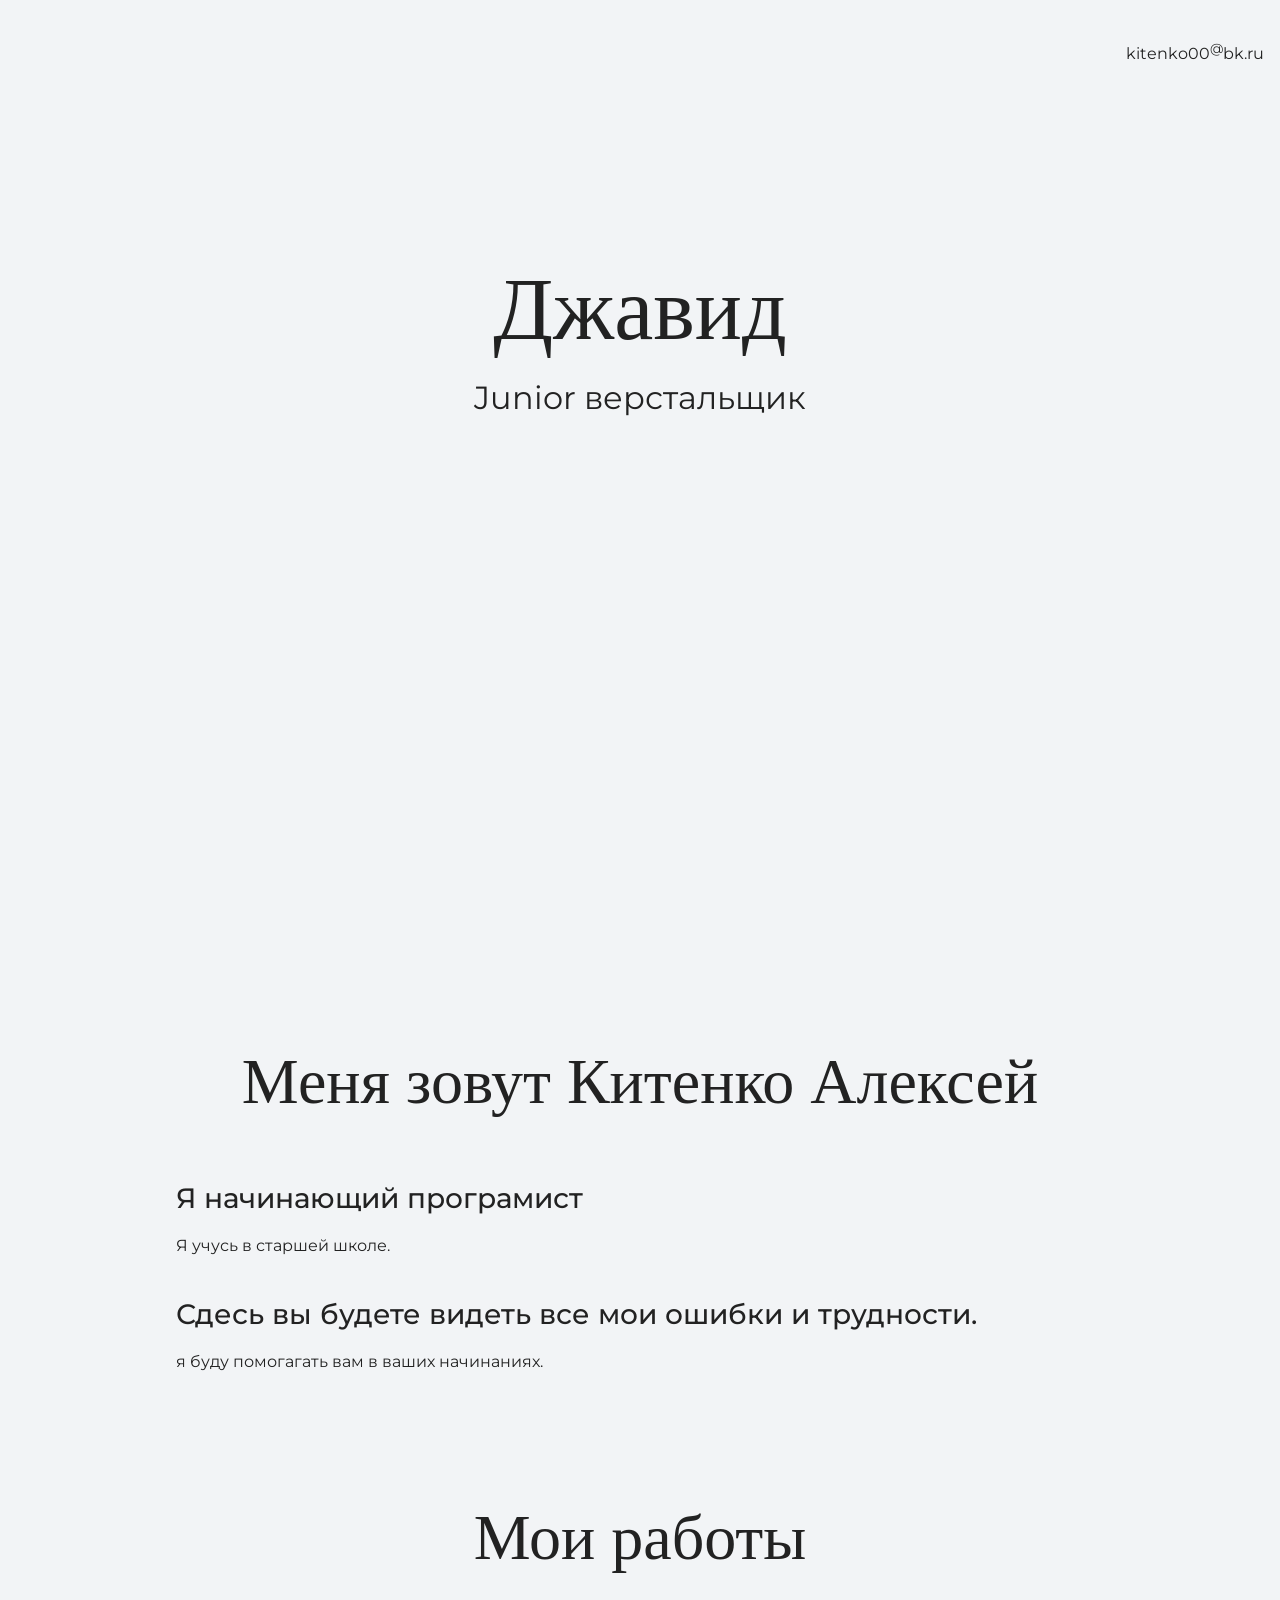
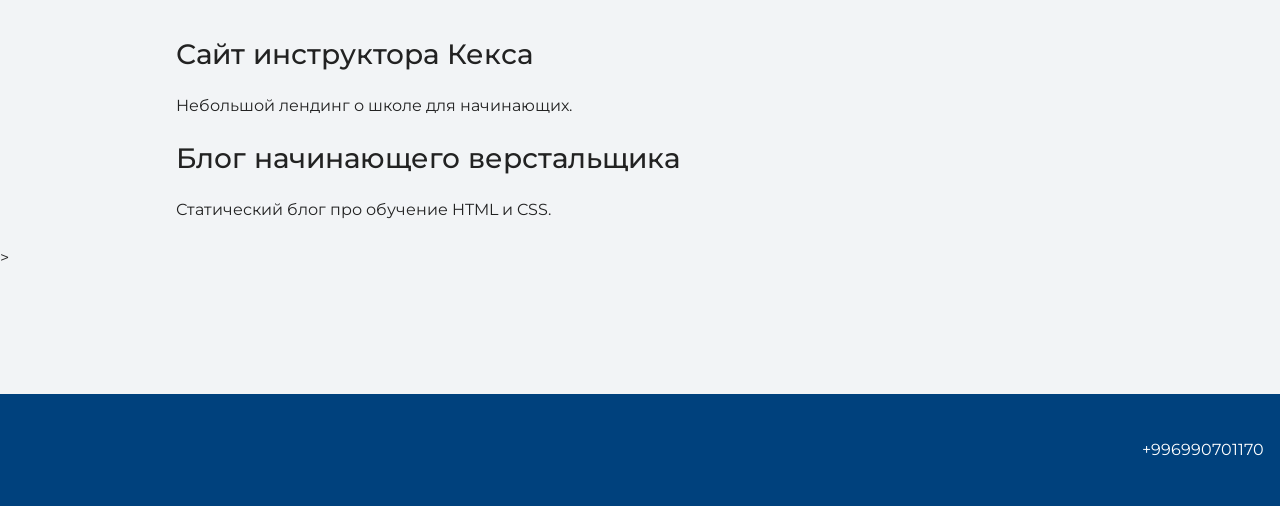
==== index.html @ 37817732 "Убрал ссылки" ====
<!DOCTYPE html>
<html lang="ru">
  <head>
    <link href="https://fonts.googleapis.com/css?family=Montserrat:400,500,700|Old+Standard+TT&display=swap&subset=cyrillic" rel="stylesheet">
    <meta charset="UTF-8">
    <link rel="stylesheet" href="style.css">
    <title>Портфолио Junior верстальщика</title>
  </head>

  <body>
    <header class="page-header">
      <div class="container">
        kitenko00<sup>@</sup>bk.ru
      </div>
    </header>

    <section class="hero-image">
      <div class="container">
      <h1 class="heading">Джавид</h1>
      <p>Junior верстальщик</p>
    </div>
    </section>

    <section class="intro">
      <div class="container">
      <h2 class="subheading">Меня зовут Китенко Алексей </h2>
      <h3>Я начинающий програмист</h3>
      <p>Я учусь в старшей школе.</p>
      <h3>Сдесь вы будете видеть все мои ошибки и трудности.</h3>
      <p>я буду помогагать вам в ваших начинаниях.</p>
    </div>
    </section>

    <section class="portfolio">
      <div class="container">
      <h2 class="subheading">Мои работы</h2>

      <h3>Сайт инструктора Кекса</h3>
      <p>Небольшой лендинг о школе для начинающих.</p>

      <h3>Блог начинающего верстальщика</h3>
      <p>Статический блог про обучение HTML и CSS.</p>
    </div>>
    </section>

    <footer class="page-footer">
      <div class="container">
      +996990701170
      </div>
    </footer>
  </body>
</html>
---- style.css ----
body {
  margin: 0;
  min-width: 960px;
  font-family: "Montserrat", "Helvetica", "Arial", sans-serif;
  font-size: 16px;
  line-height: 32px;
  color: #222222;
  background-color: #f2f4f6;
  background-image: url("img/hero-bg.jpg");
  background-repeat: no-repeat;
  background-position: top center;
}

.container {
  max-width: 928px;
  margin: 0 auto;
  padding: 0 16px;
}

.page-header {
  margin: 0 0 160px;
  padding: 32px 0 32px;
}

.page-header .container,
.page-footer .container {
  max-width: 1408px;
  text-align: right;
}

.page-header a {
  margin-left: 56px;
  color: #288be6;
  text-decoration: none;
  background-repeat: no-repeat;
  background-position: left;
}

.header-email {
  padding-left: 30px;
  background-image: url("img/icon-email-header.svg");
}

.header-phone {
  padding-left: 25px;
  background-image: url("img/icon-phone-header.svg");
}

.hero-image {
  margin-bottom: 620px;
}

.hero-image .container {
  max-width: 1408px;
  text-align: center;
}

.heading {
  margin: 0 0 16px;
  font-family: "Old Standard TT", "Times", "Times New Roman", serif;
  font-size: 88px;
  line-height: 96px;
  font-weight: 400;
}

.hero-image p {
  margin: 0;
  font-size: 32px;
  line-height: 48px;
}

.intro {
  margin: 0 0 120px;
}

.subheading {
  margin: 0 0 56px;
  font-family: "Old Standard TT", "Times", "Times New Roman", serif;
  font-size: 64px;
  line-height: 80px;
  font-weight: 400;
  text-align: center;
}

.user-image {
  margin: 0 0 32px;
  text-align: center;
}

.intro h3,
.portfolio h3 {
  margin: 0 0 12px;
  font-size: 28px;
  line-height: 40px;
  font-weight: 500;
}

.intro p {
  margin: 0 0 32px;
}

.skills-list {
  margin: 0;
  padding: 0;
}

.skills-list dt {
  padding-left: 32px;
  background-repeat: no-repeat;
  background-position: left;
}

.skill-html {
  background-image: url("img/icon-html.svg");
}

.skill-css {
  background-image: url("img/icon-css.svg");
}

.level {
  margin: 4px 0 16px;
  padding: 0;
  height: 14px;
  font-size: 0;
  background-color: #ffffff;
  border: 1px solid #86c3fa;
  border-radius: 8px;
}

.level div {
  margin: 1px;
  height: 12px;
  background-color: #288be6;
  border-radius: 6px;
}

.portfolio {
  margin: 0 0 120px;
}

.projects {
  margin: 0;
  padding: 0;
  list-style: none;
}

.projects li {
  margin: 0 0 80px;
}

.project-image {
  margin: 0 0 24px;
  text-align: center;
}

.projects p {
  margin: 0 0 24px;
}

.button {
  padding: 6px 20px;
  display: inline-block;
  vertical-align: baseline;
  text-decoration: none;
  text-transform: uppercase;
  border-radius: 4px;
  background-color: #288be6;
  color: #ffffff;
}

.page-footer {
  padding: 40px 0;
  background-color: #00417d;
  color: #ffffff;
}

.page-footer a {
  margin-left: 56px;
  color: inherit;
  text-decoration: none;
  background-repeat: no-repeat;
  background-position: left;
}

.footer-email {
  padding-left: 30px;
  background-image: url("img/icon-email-footer.svg");
}

.footer-phone {
  padding-left: 25px;
  background-image: url("img/icon-phone-footer.svg");
}
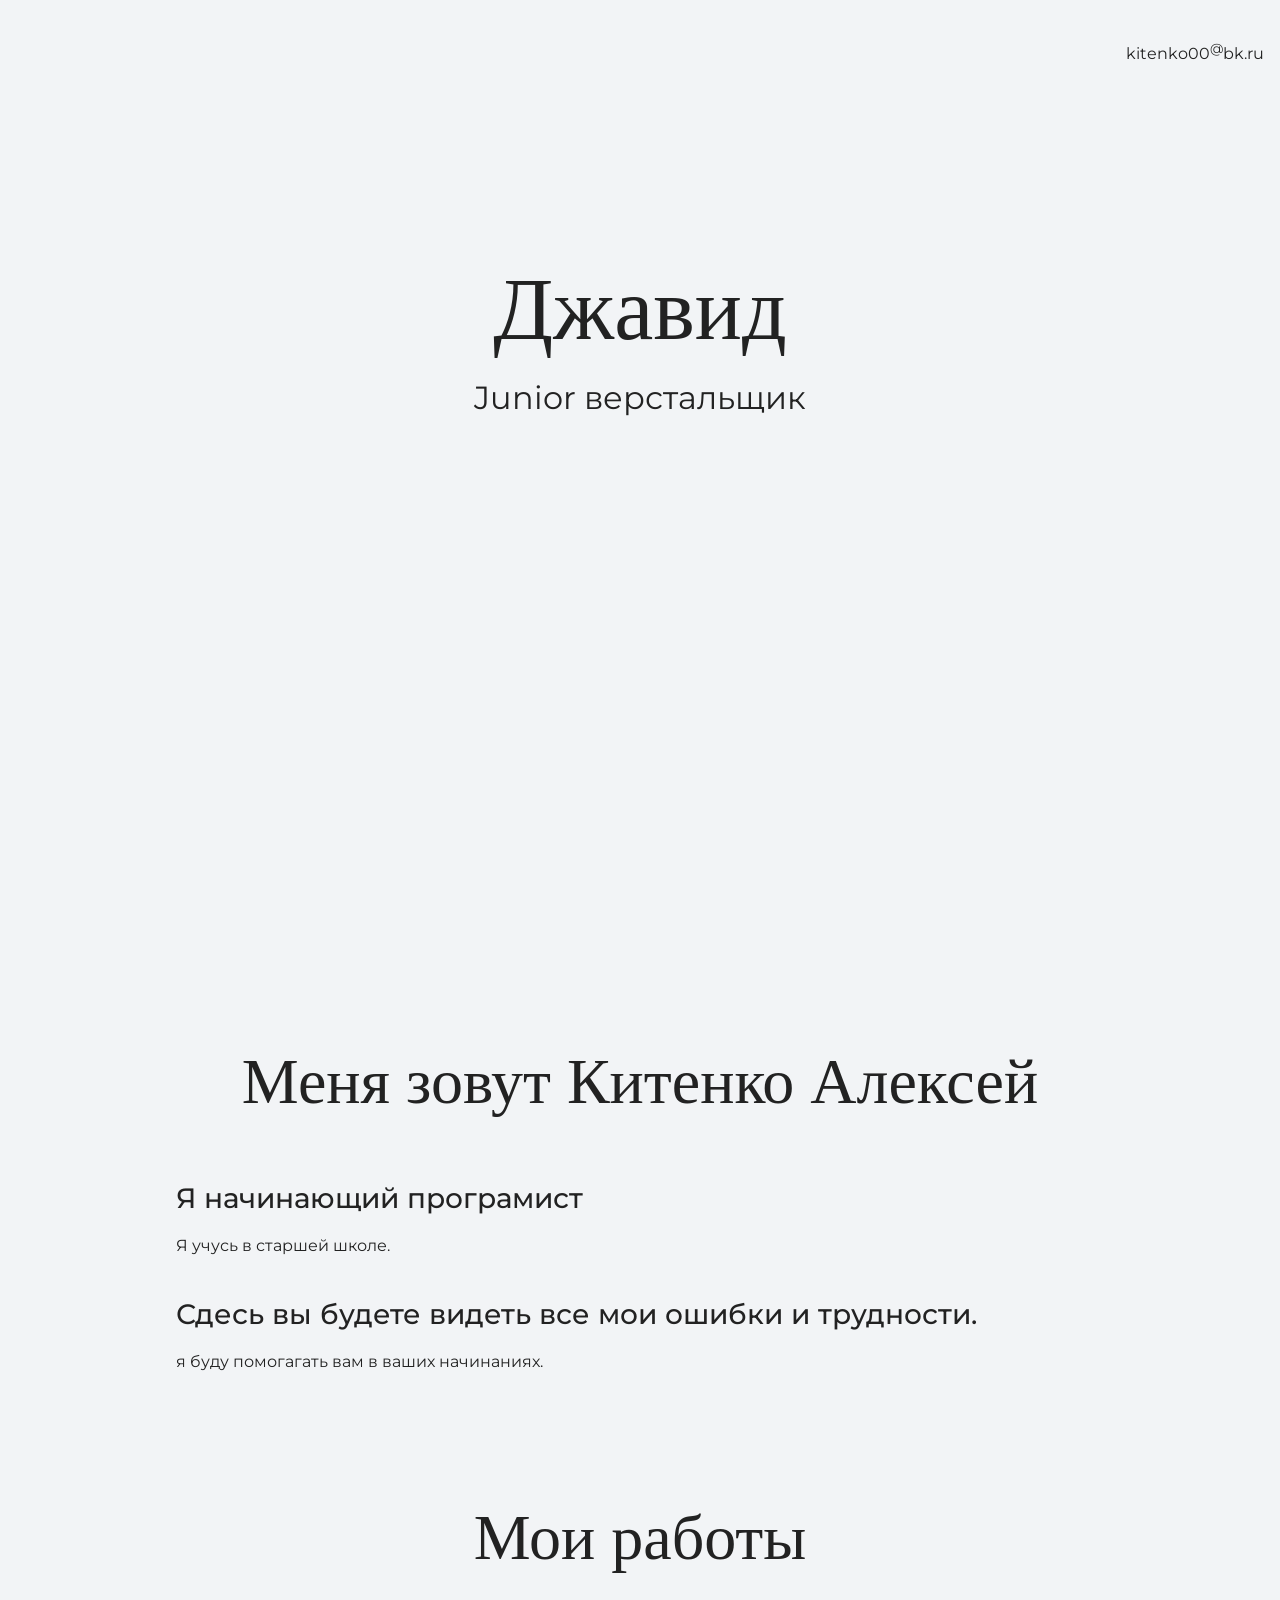
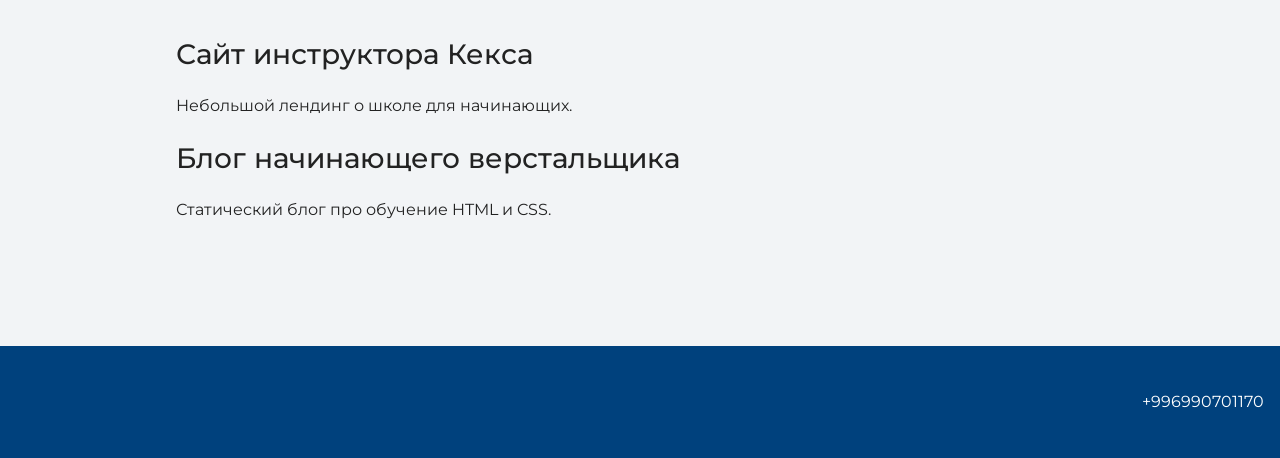
==== commit c15ed359: "изменение фона" ====
--- a/index.html
+++ b/index.html
@@ -40,7 +40,7 @@
 
       <h3>Блог начинающего верстальщика</h3>
       <p>Статический блог про обучение HTML и CSS.</p>
-    </div>>
+    </div>
     </section>
 
     <footer class="page-footer">
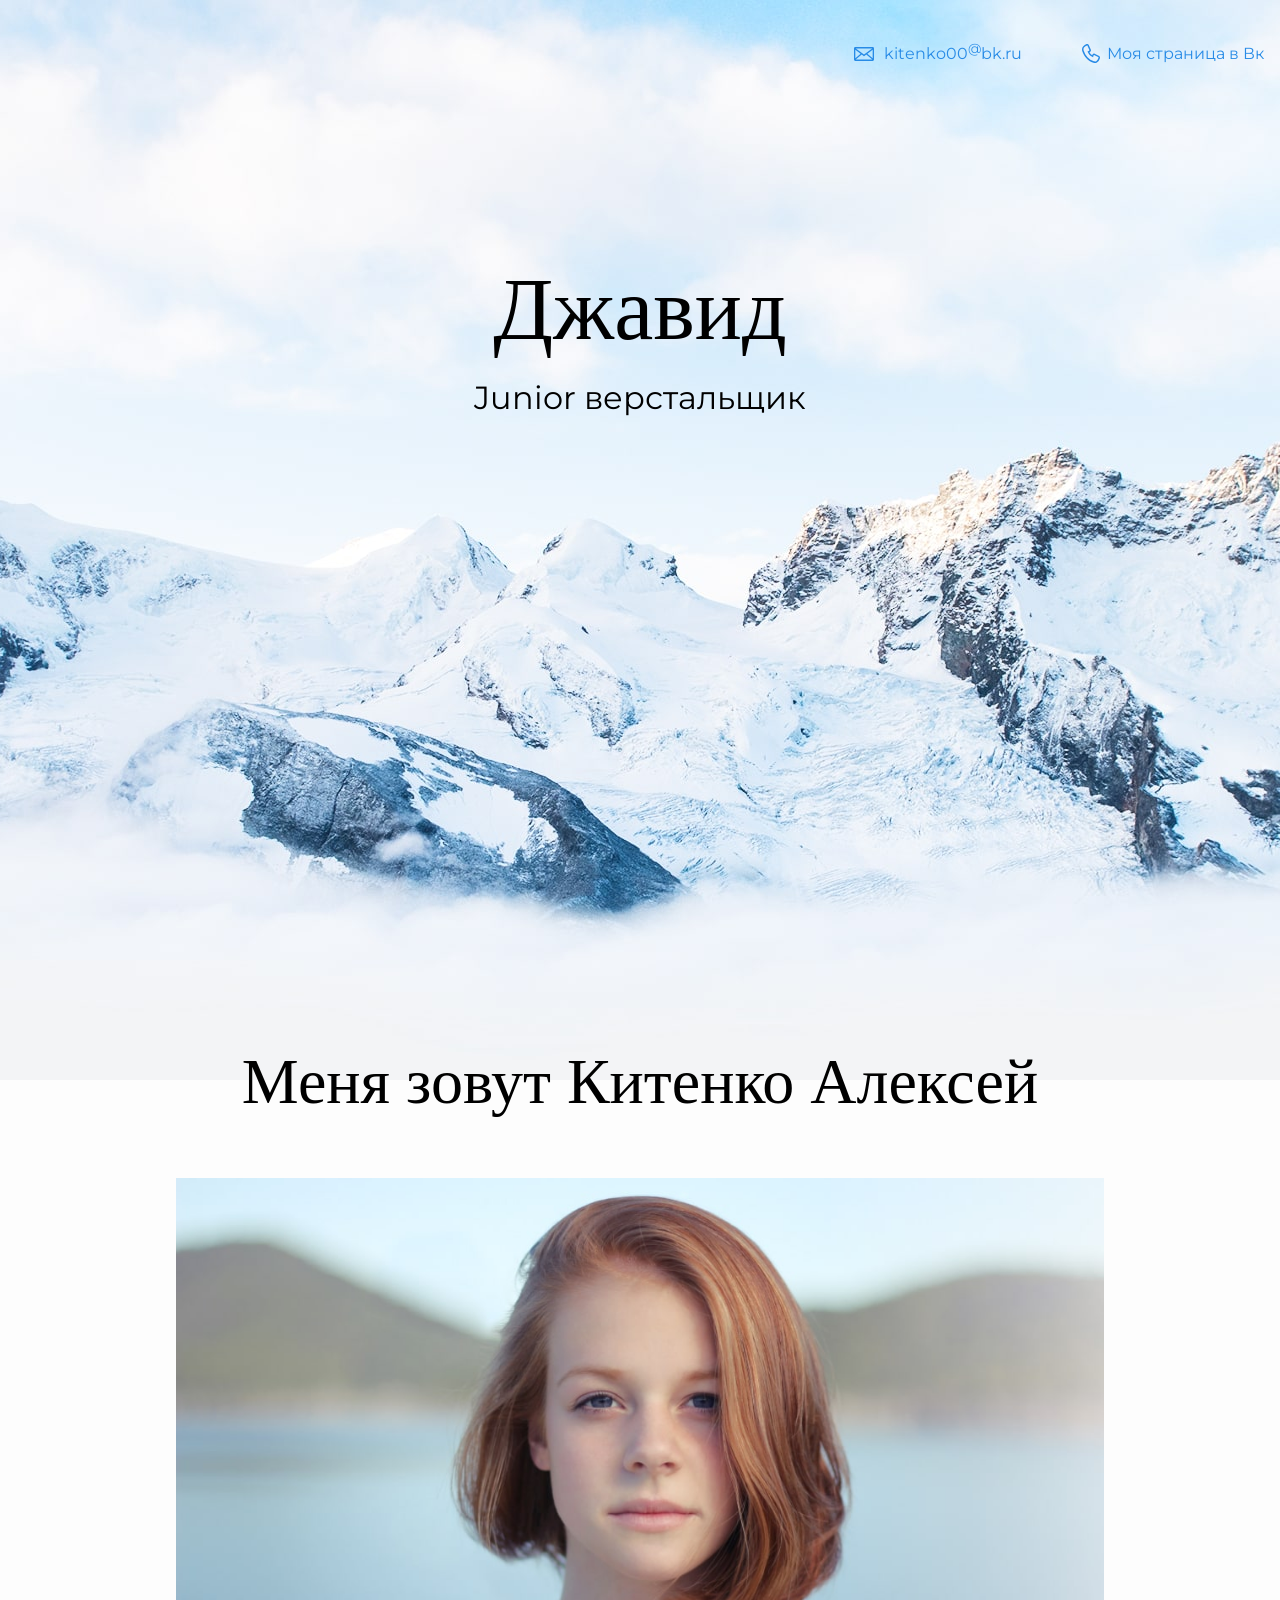
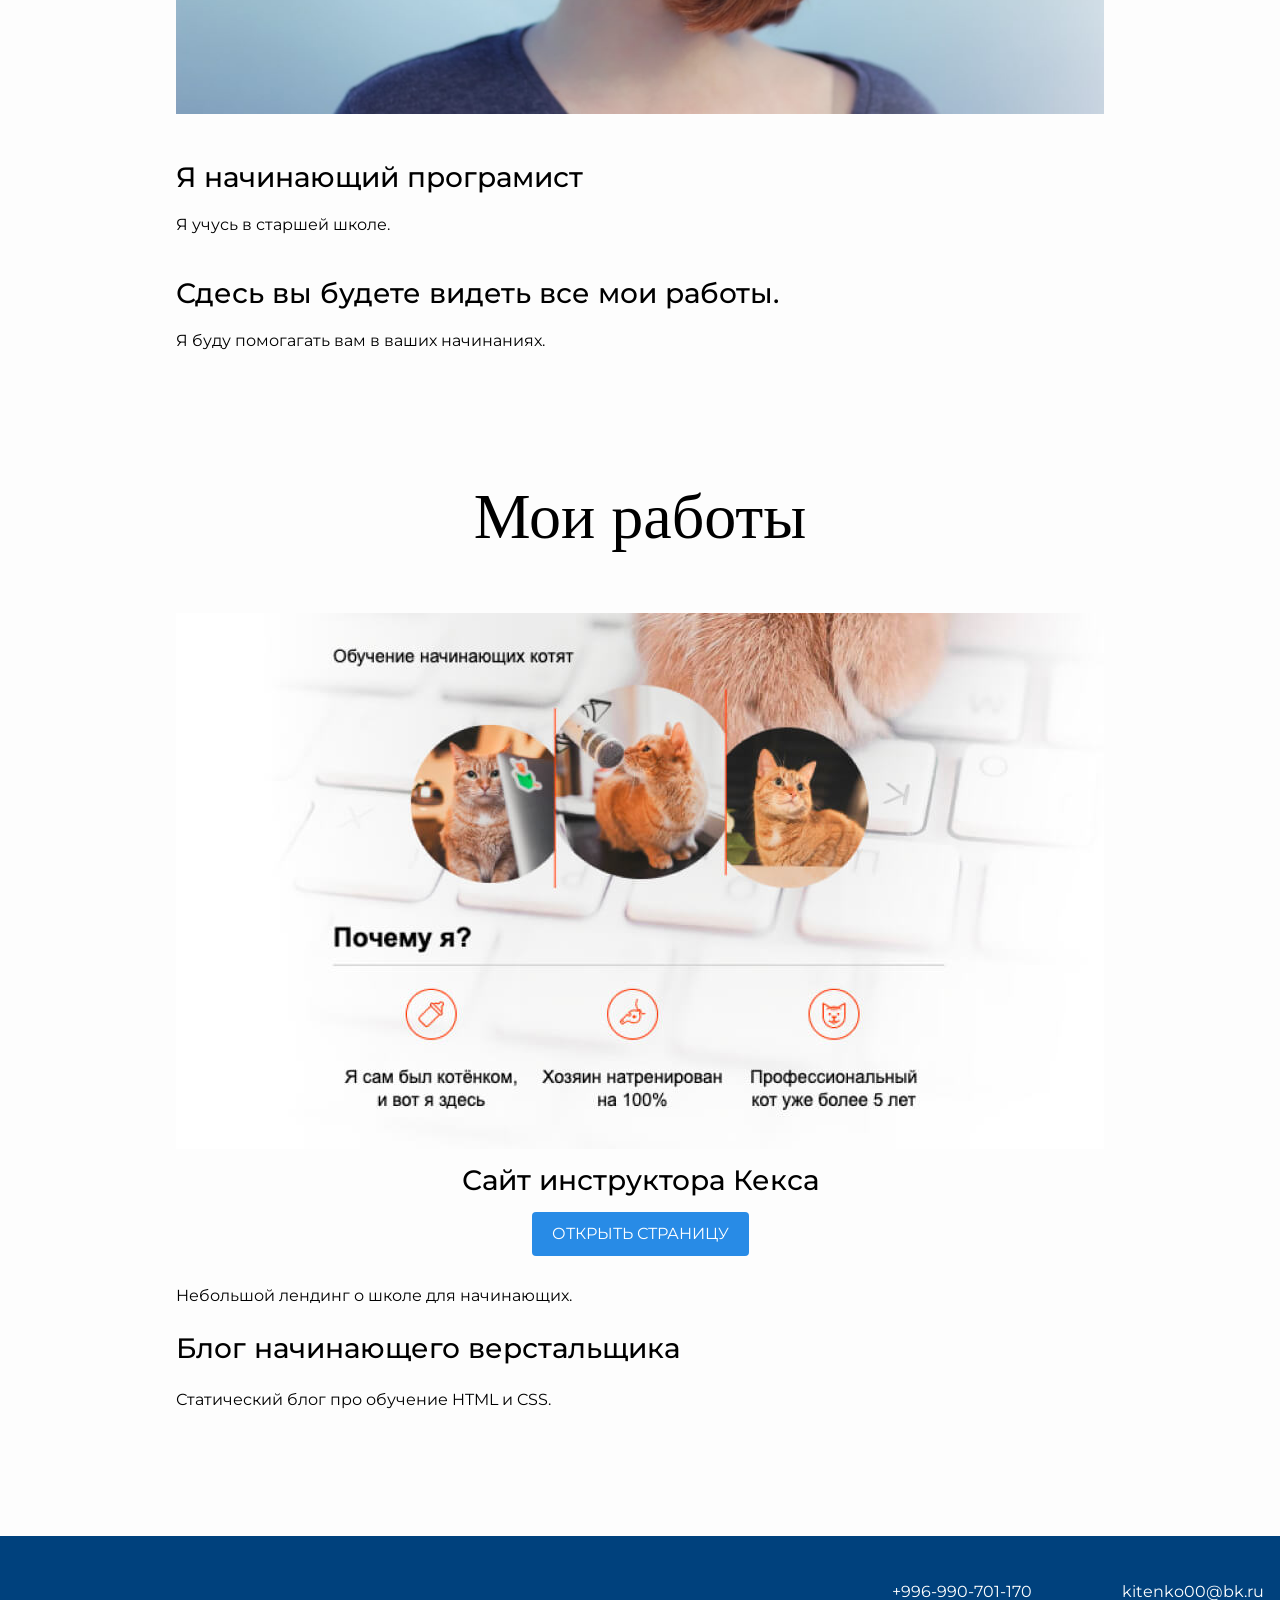
==== commit 903bbeda: "изменение фона. добавление страниц. добавление фот" ====
--- a/index.html
+++ b/index.html
@@ -10,7 +10,10 @@
   <body>
     <header class="page-header">
       <div class="container">
-        kitenko00<sup>@</sup>bk.ru
+        <a class="header-email"
+        href="kitenko00@bk.ru">kitenko00<sup>@</sup>bk.ru</a>
+        <a class="header-phone"
+        href="https://vk.com/a.kit_02">Моя страница в Вк</a>
       </div>
     </header>
 
@@ -24,18 +27,24 @@
     <section class="intro">
       <div class="container">
       <h2 class="subheading">Меня зовут Китенко Алексей </h2>
+      <figure class="user-image">
+        <img src="files/user.jpg" width="928" height="536" alt="Фотография Джавида">
+      </figure>
       <h3>Я начинающий програмист</h3>
       <p>Я учусь в старшей школе.</p>
-      <h3>Сдесь вы будете видеть все мои ошибки и трудности.</h3>
-      <p>я буду помогагать вам в ваших начинаниях.</p>
+      <h3>Сдесь вы будете видеть все мои работы.</h3>
+      <p>Я буду помогагать вам в ваших начинаниях.</p>
     </div>
     </section>
 
     <section class="portfolio">
       <div class="container">
       <h2 class="subheading">Мои работы</h2>
-
-      <h3>Сайт инструктора Кекса</h3>
+      <figure class="project-image">
+        <img src="files/project.jpg" width="928" height="536" alt="Cайт инструктора Кекса">
+        <h3>Сайт инструктора Кекса</h3>
+        <a class="button" href="source/project/project/index.html">Открыть страницу</a>
+    </figure>
       <p>Небольшой лендинг о школе для начинающих.</p>
 
       <h3>Блог начинающего верстальщика</h3>
@@ -45,7 +54,11 @@
 
     <footer class="page-footer">
       <div class="container">
-      +996990701170
+        <a class="footer-phone"
+        hrev="+996990701170">
+      +996-990-701-170</a>
+      <a class="footer-email"
+      href="kitenko00@bk.ru">kitenko00@bk.ru</a>
       </div>
     </footer>
   </body>
--- a/style.css
+++ b/style.css
@@ -4,8 +4,8 @@
   font-family: "Montserrat", "Helvetica", "Arial", sans-serif;
   font-size: 16px;
   line-height: 32px;
-  color: #222222;
-  background-color: #f2f4f6;
+  color: #000000;
+  background-color: #fdfdfd;
   background-image: url("img/hero-bg.jpg");
   background-repeat: no-repeat;
   background-position: top center;
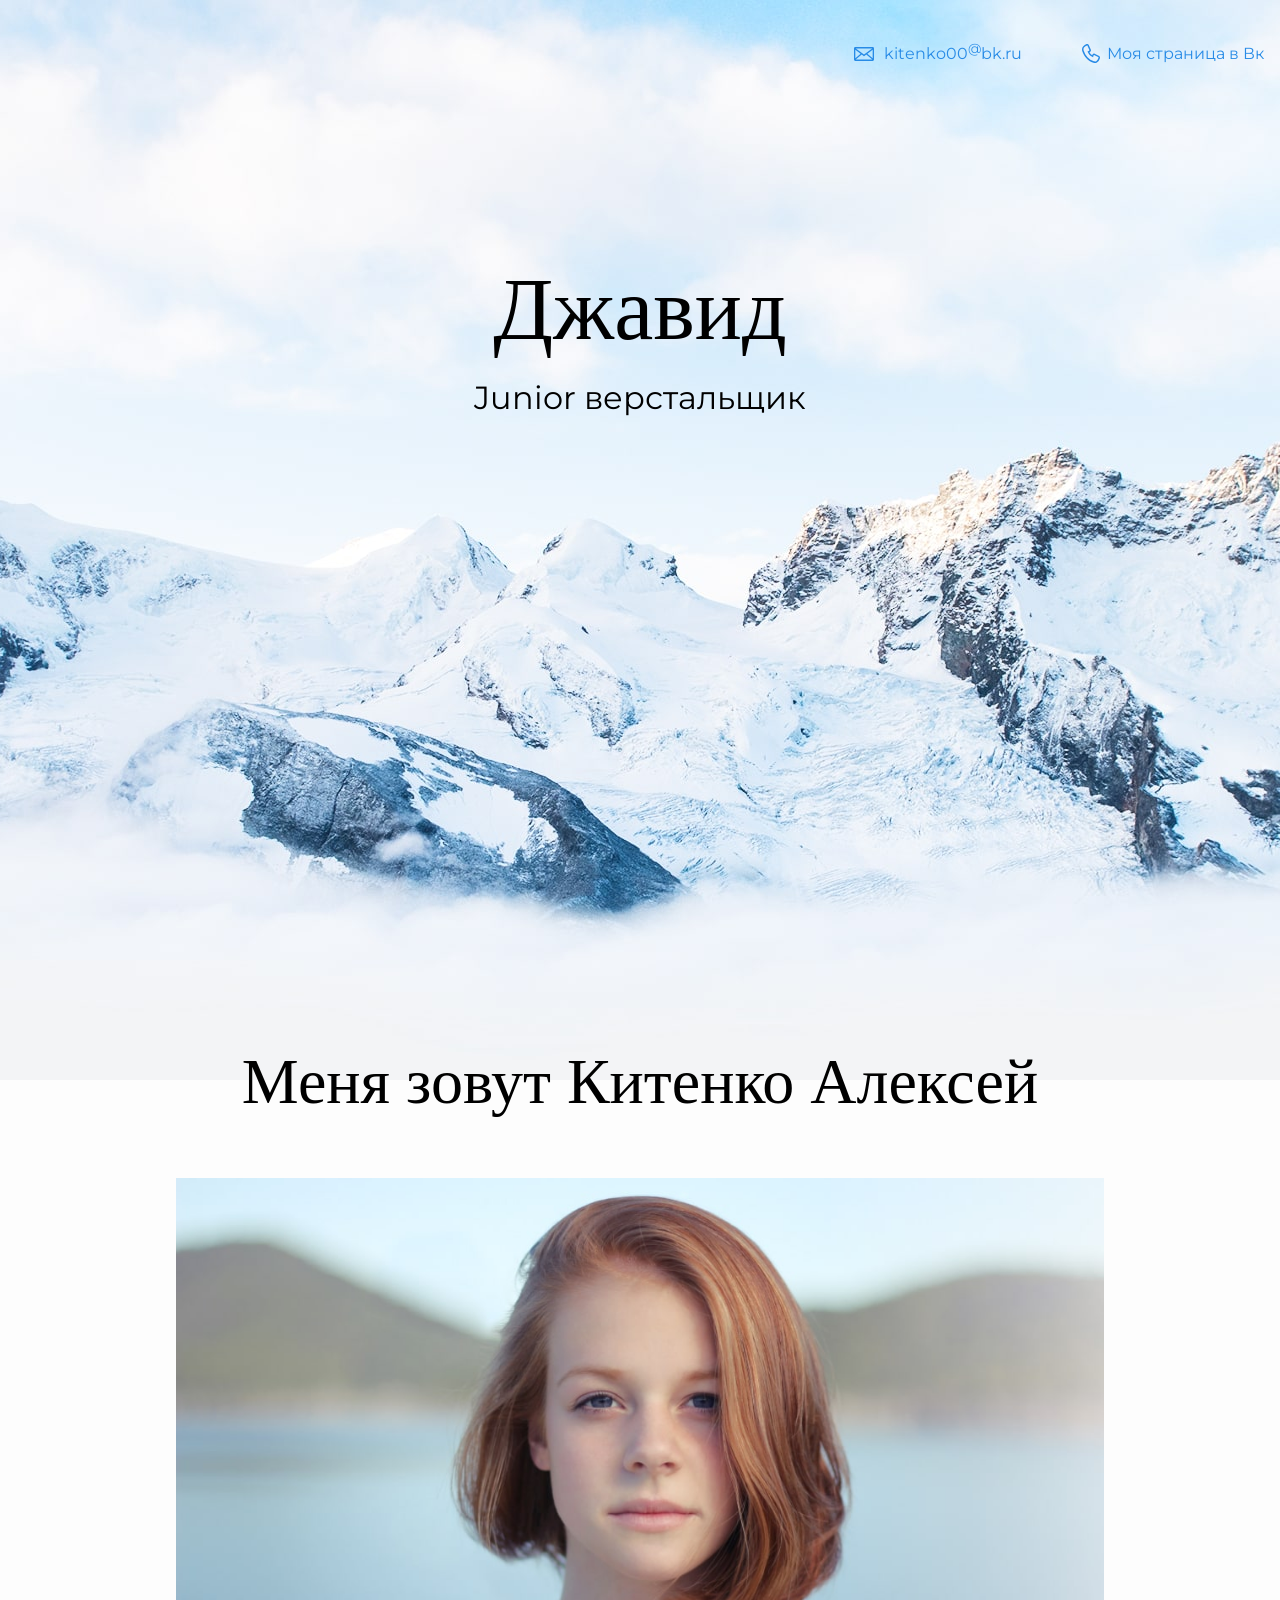
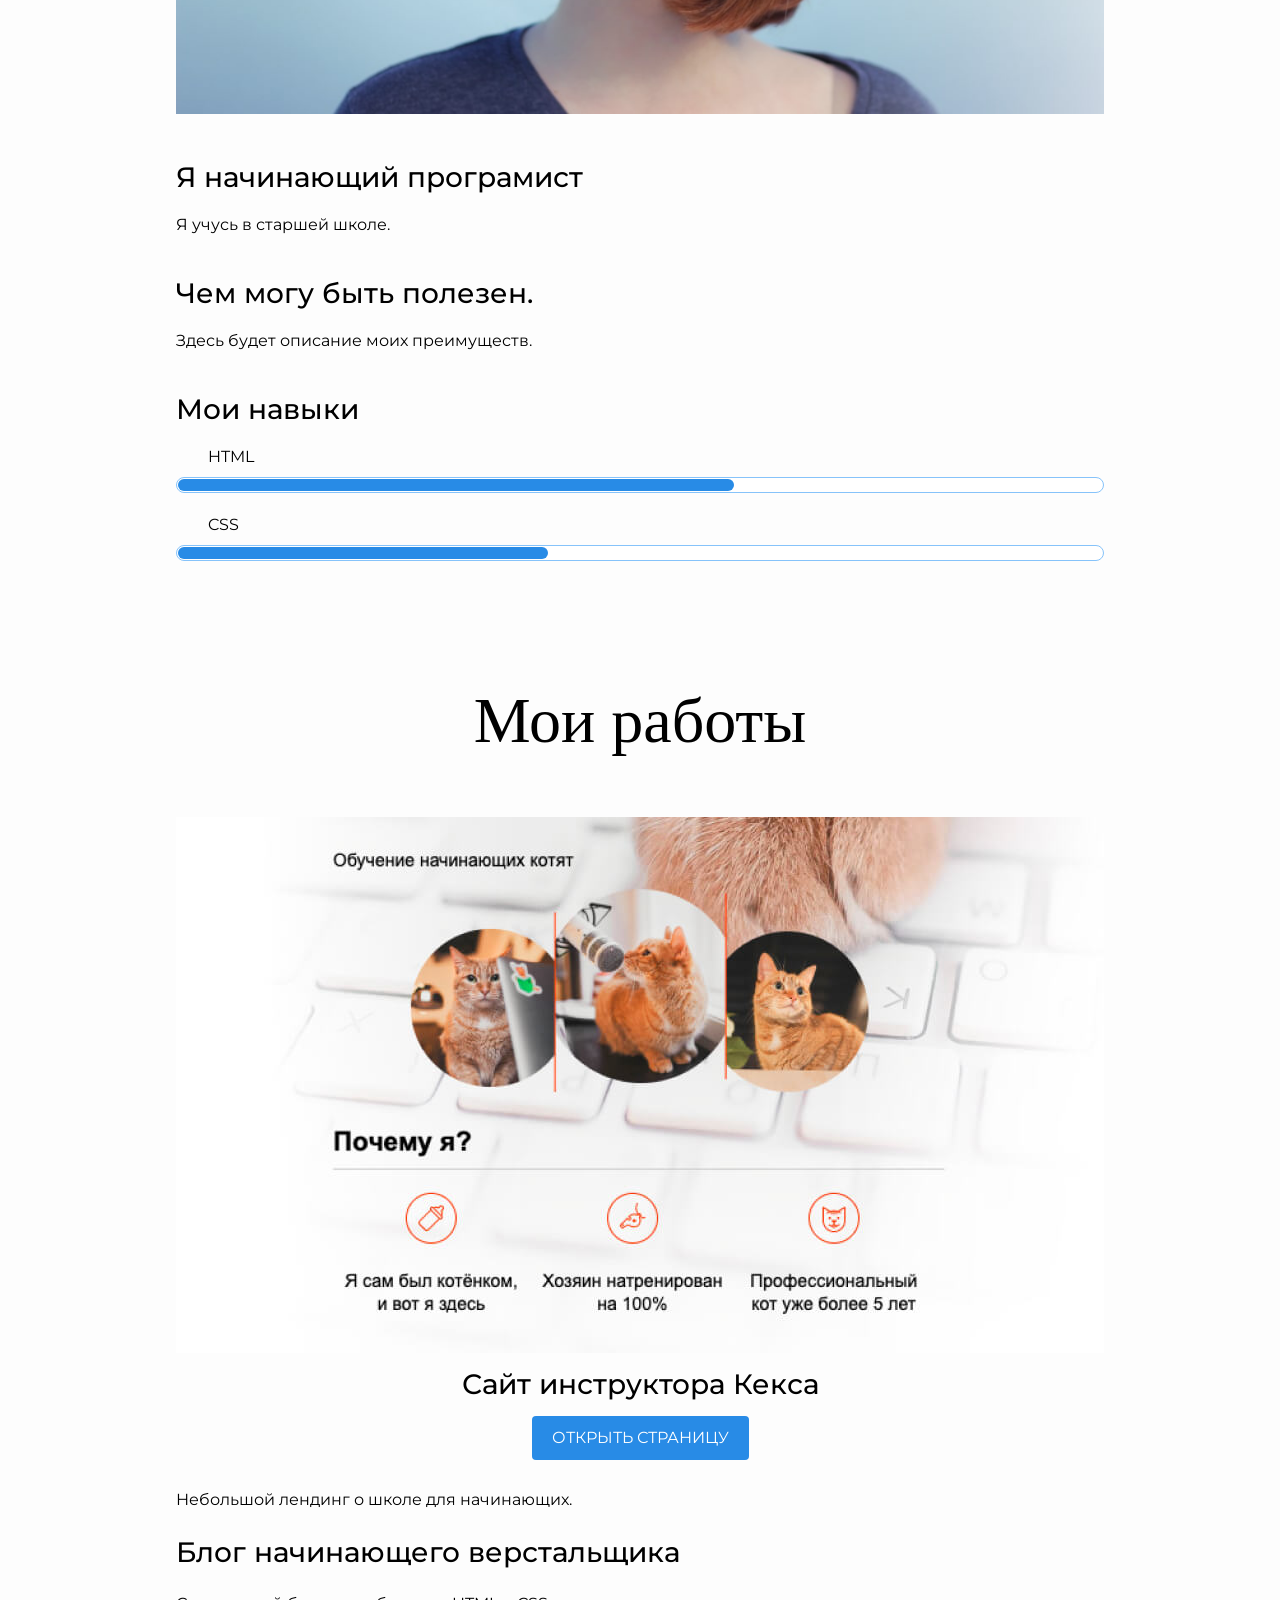
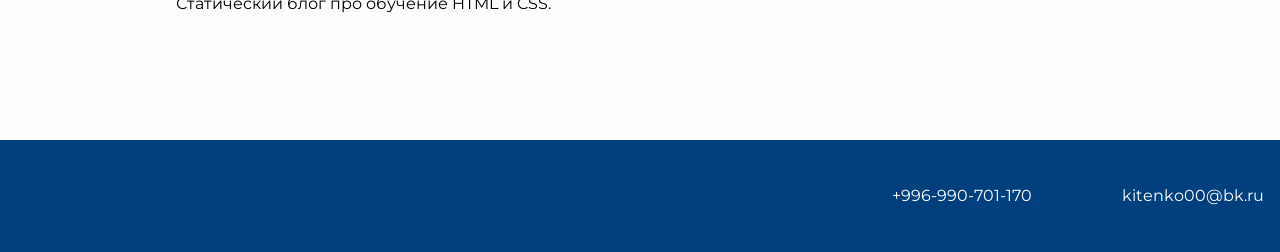
==== commit 543df1fa: "добавление навыков" ====
--- a/index.html
+++ b/index.html
@@ -32,8 +32,19 @@
       </figure>
       <h3>Я начинающий програмист</h3>
       <p>Я учусь в старшей школе.</p>
-      <h3>Сдесь вы будете видеть все мои работы.</h3>
-      <p>Я буду помогагать вам в ваших начинаниях.</p>
+    </div>
+    <div class="container">
+      <h3>Чем могу быть полезен.</h3>
+      <p>Здесь будет описание моих преимуществ.</p>
+    </div>
+    <div class= "container">
+      <h3>Мои навыки</h3>
+      <dl class="skills-list">
+        <dt class="skill-html">HTML</dt>
+        <dd class="level"><div style="width: 60%;">60%</div></dd>
+        <dt class="skill-css">CSS</dt>
+        <dd class="level"><div style="width: 40%;">40%</div></dd>
+      </dl>
     </div>
     </section>
 
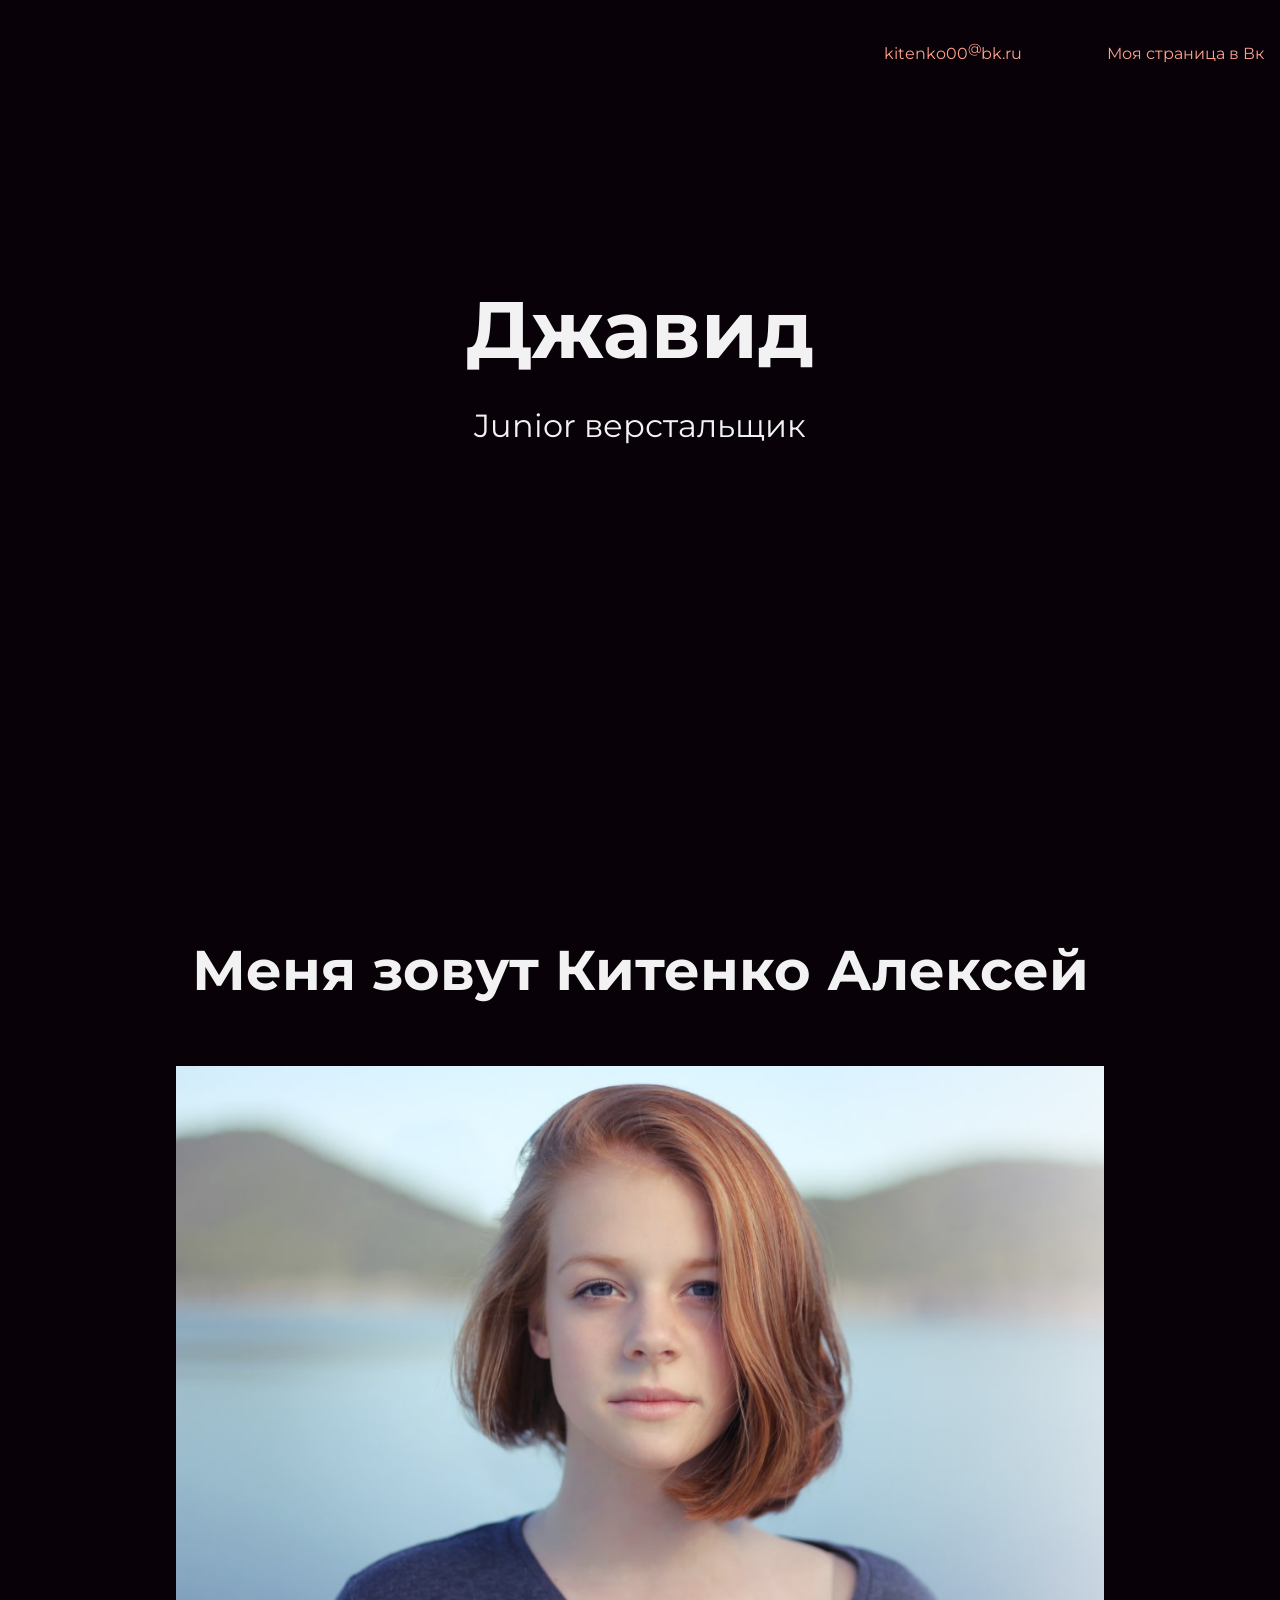
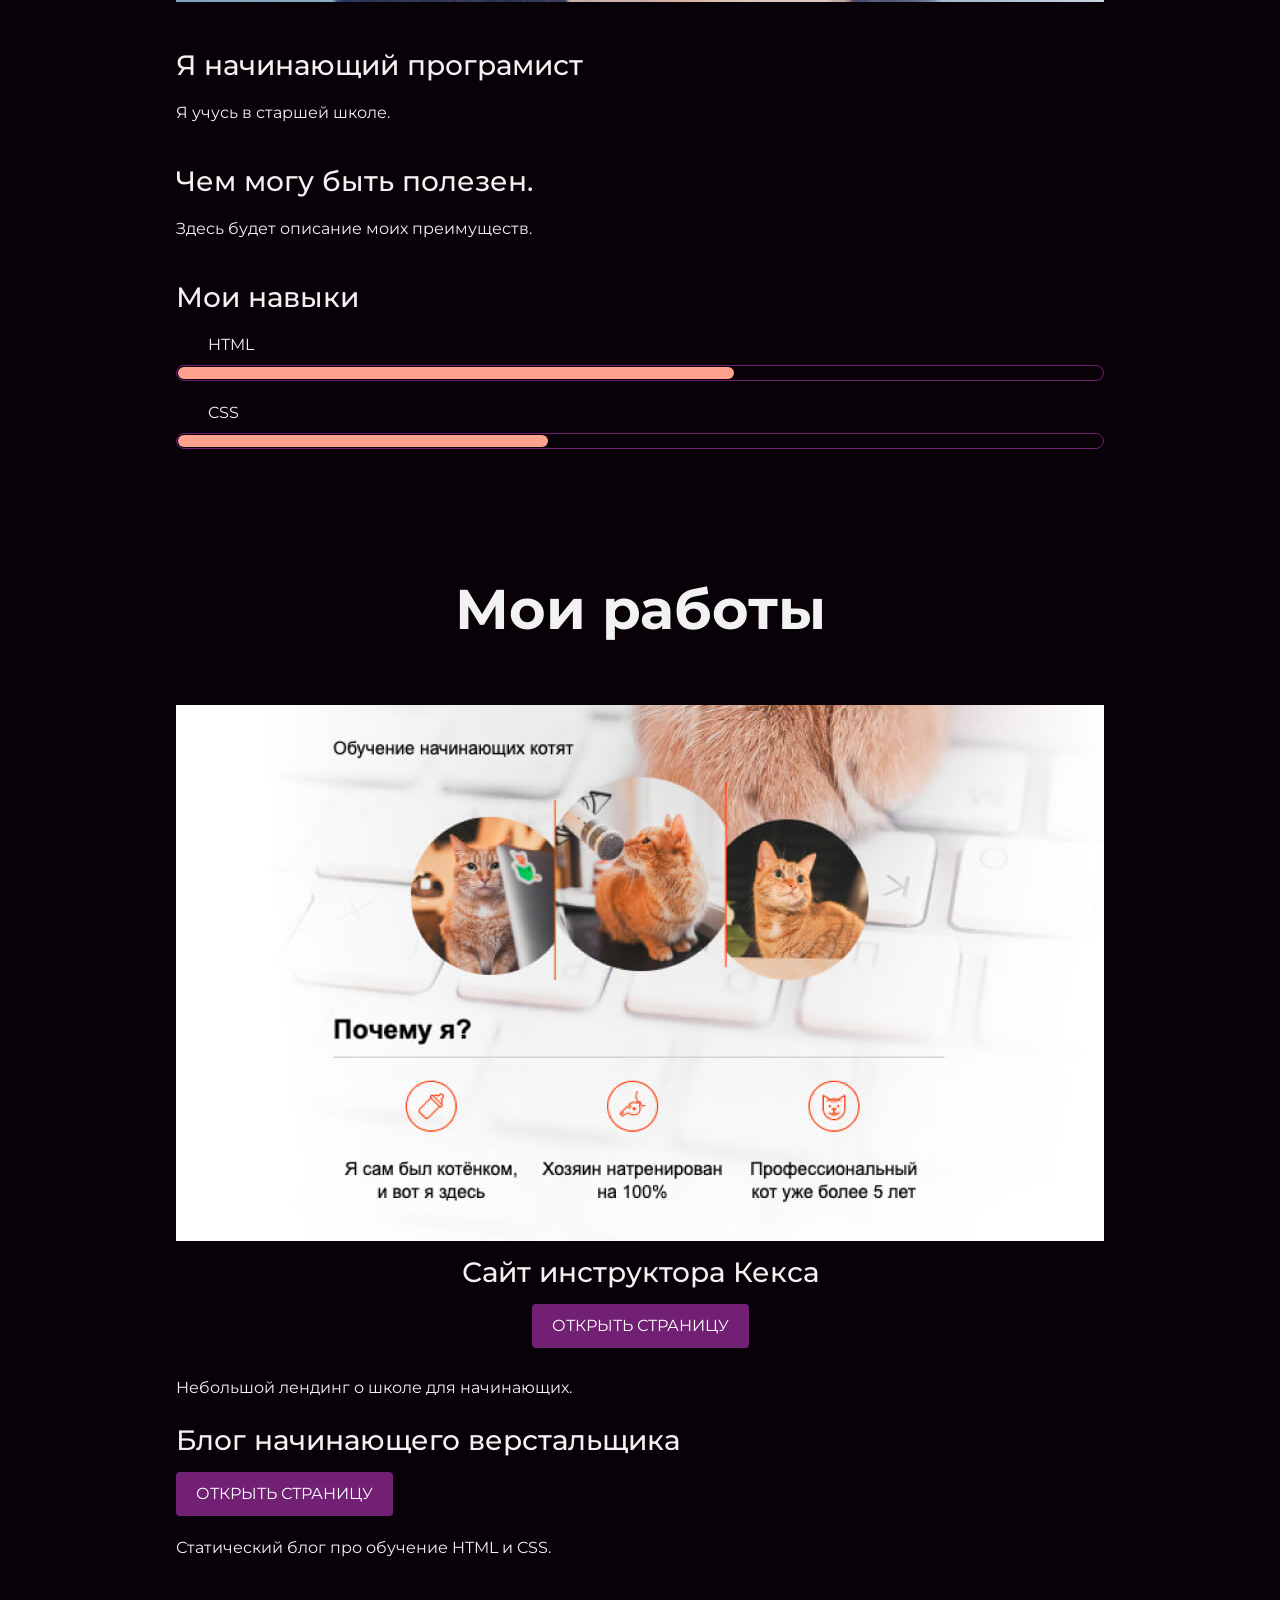
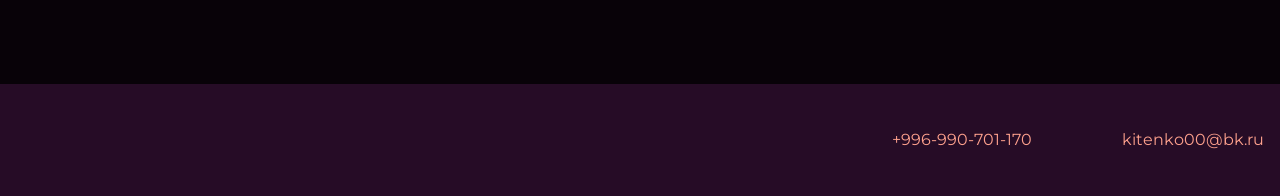
==== commit b29d8349: "добавление новых страниц" ====
--- a/index.html
+++ b/index.html
@@ -59,6 +59,7 @@
       <p>Небольшой лендинг о школе для начинающих.</p>
 
       <h3>Блог начинающего верстальщика</h3>
+      <a class="button" href="source/pro/project/index.html">Открыть страницу</a>
       <p>Статический блог про обучение HTML и CSS.</p>
     </div>
     </section>
--- a/style.css
+++ b/style.css
@@ -4,8 +4,8 @@
   font-family: "Montserrat", "Helvetica", "Arial", sans-serif;
   font-size: 16px;
   line-height: 32px;
-  color: #000000;
-  background-color: #fdfdfd;
+  color: #f2f2f2;
+  background-color: #080208;
   background-image: url("img/hero-bg.jpg");
   background-repeat: no-repeat;
   background-position: top center;
@@ -18,7 +18,7 @@
 }
 
 .page-header {
-  margin: 0 0 160px;
+  margin: 0 0 180px;
   padding: 32px 0 32px;
 }
 
@@ -30,7 +30,7 @@
 
 .page-header a {
   margin-left: 56px;
-  color: #288be6;
+  color: #fea18d;
   text-decoration: none;
   background-repeat: no-repeat;
   background-position: left;
@@ -38,16 +38,16 @@
 
 .header-email {
   padding-left: 30px;
-  background-image: url("img/icon-email-header.svg");
+  background-image: url("img/icon-email.svg");
 }
 
 .header-phone {
   padding-left: 25px;
-  background-image: url("img/icon-phone-header.svg");
+  background-image: url("img/icon-phone.svg");
 }
 
 .hero-image {
-  margin-bottom: 620px;
+  margin-bottom: 480px;
 }
 
 .hero-image .container {
@@ -56,11 +56,9 @@
 }
 
 .heading {
-  margin: 0 0 16px;
-  font-family: "Old Standard TT", "Times", "Times New Roman", serif;
-  font-size: 88px;
+  margin: 0 0 24px;
+  font-size: 80px;
   line-height: 96px;
-  font-weight: 400;
 }
 
 .hero-image p {
@@ -75,10 +73,8 @@
 
 .subheading {
   margin: 0 0 56px;
-  font-family: "Old Standard TT", "Times", "Times New Roman", serif;
-  font-size: 64px;
+  font-size: 56px;
   line-height: 80px;
-  font-weight: 400;
   text-align: center;
 }
 
@@ -123,15 +119,15 @@
   padding: 0;
   height: 14px;
   font-size: 0;
-  background-color: #ffffff;
-  border: 1px solid #86c3fa;
+  background-color: #080208;
+  border: 1px solid #712073;
   border-radius: 8px;
 }
 
 .level div {
   margin: 1px;
   height: 12px;
-  background-color: #288be6;
+  background-color: #fea18d;
   border-radius: 6px;
 }
 
@@ -165,19 +161,18 @@
   text-decoration: none;
   text-transform: uppercase;
   border-radius: 4px;
-  background-color: #288be6;
+  background-color: #712073;
   color: #ffffff;
 }
 
 .page-footer {
   padding: 40px 0;
-  background-color: #00417d;
-  color: #ffffff;
+  background-color: #260c26;
 }
 
 .page-footer a {
   margin-left: 56px;
-  color: inherit;
+  color: #fea18d;
   text-decoration: none;
   background-repeat: no-repeat;
   background-position: left;
@@ -185,10 +180,10 @@
 
 .footer-email {
   padding-left: 30px;
-  background-image: url("img/icon-email-footer.svg");
+  background-image: url("img/icon-email.svg");
 }
 
 .footer-phone {
   padding-left: 25px;
-  background-image: url("img/icon-phone-footer.svg");
+  background-image: url("img/icon-phone.svg");
 }
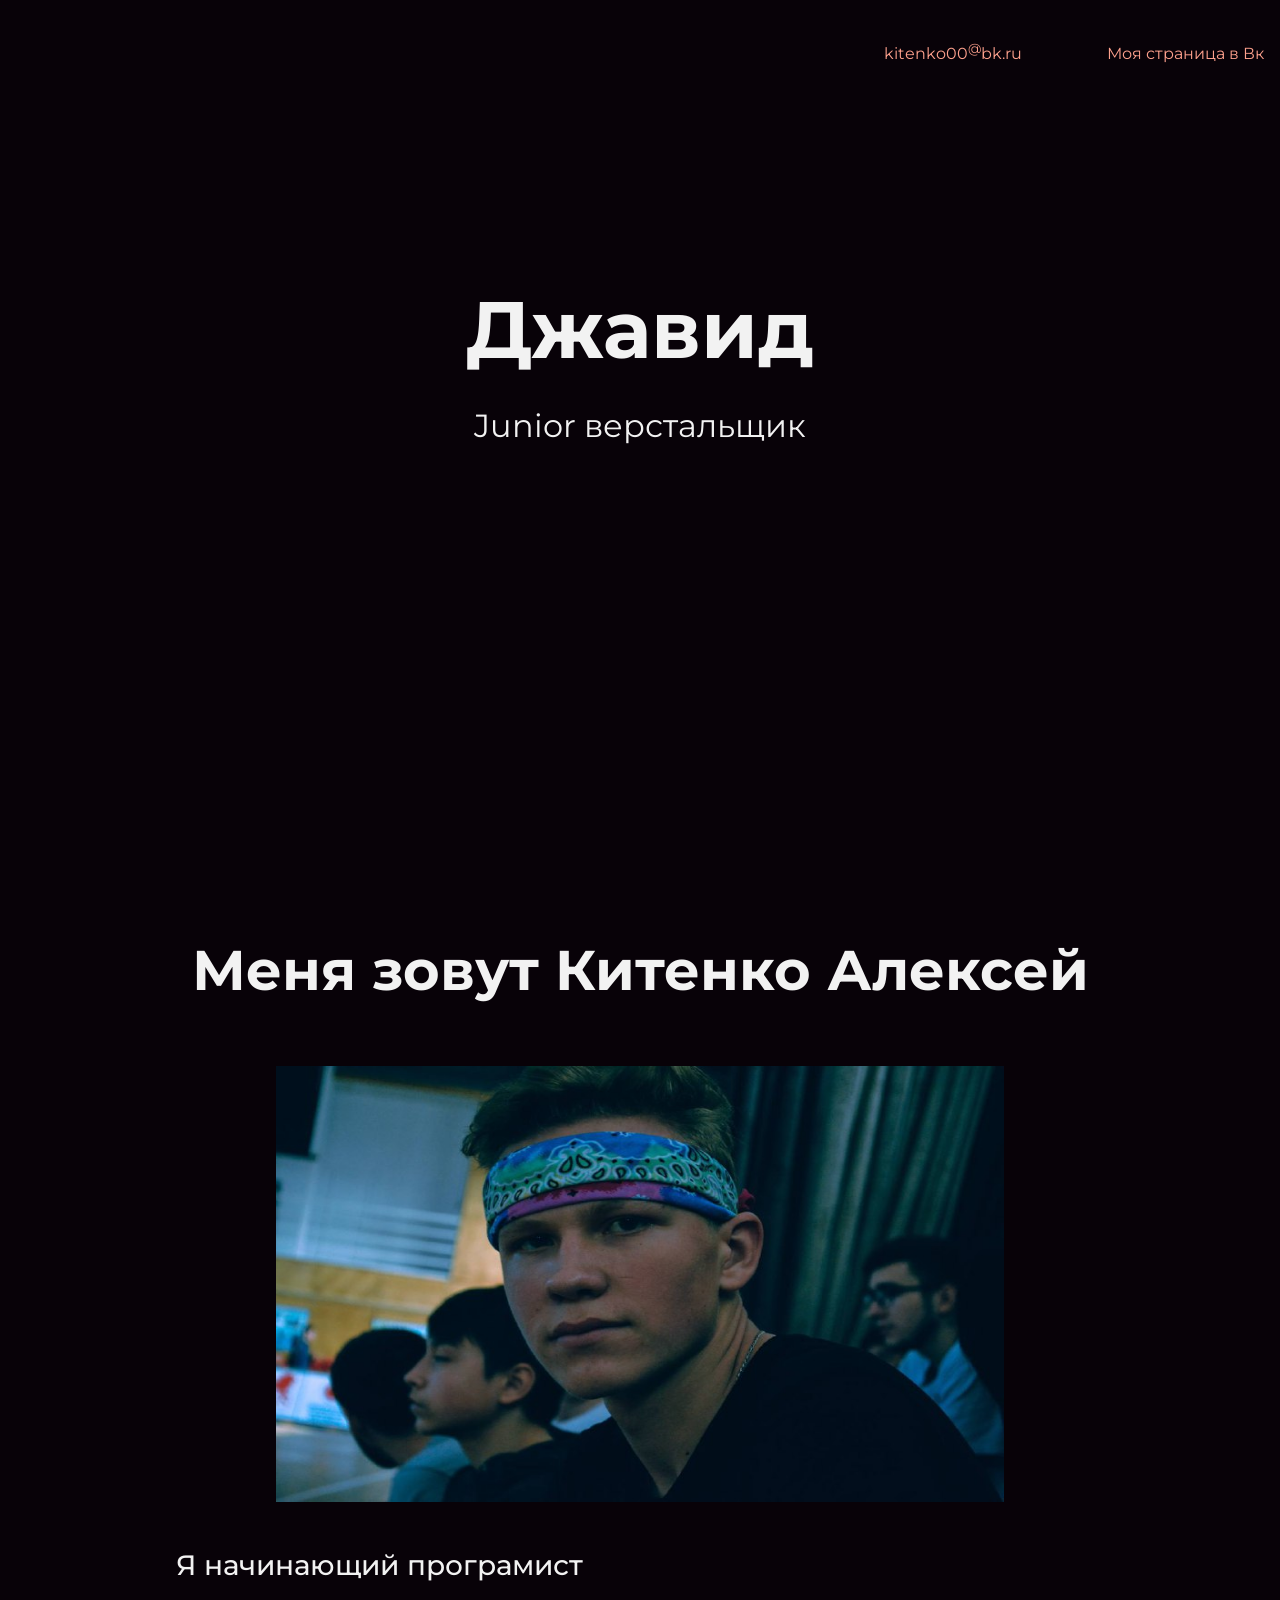
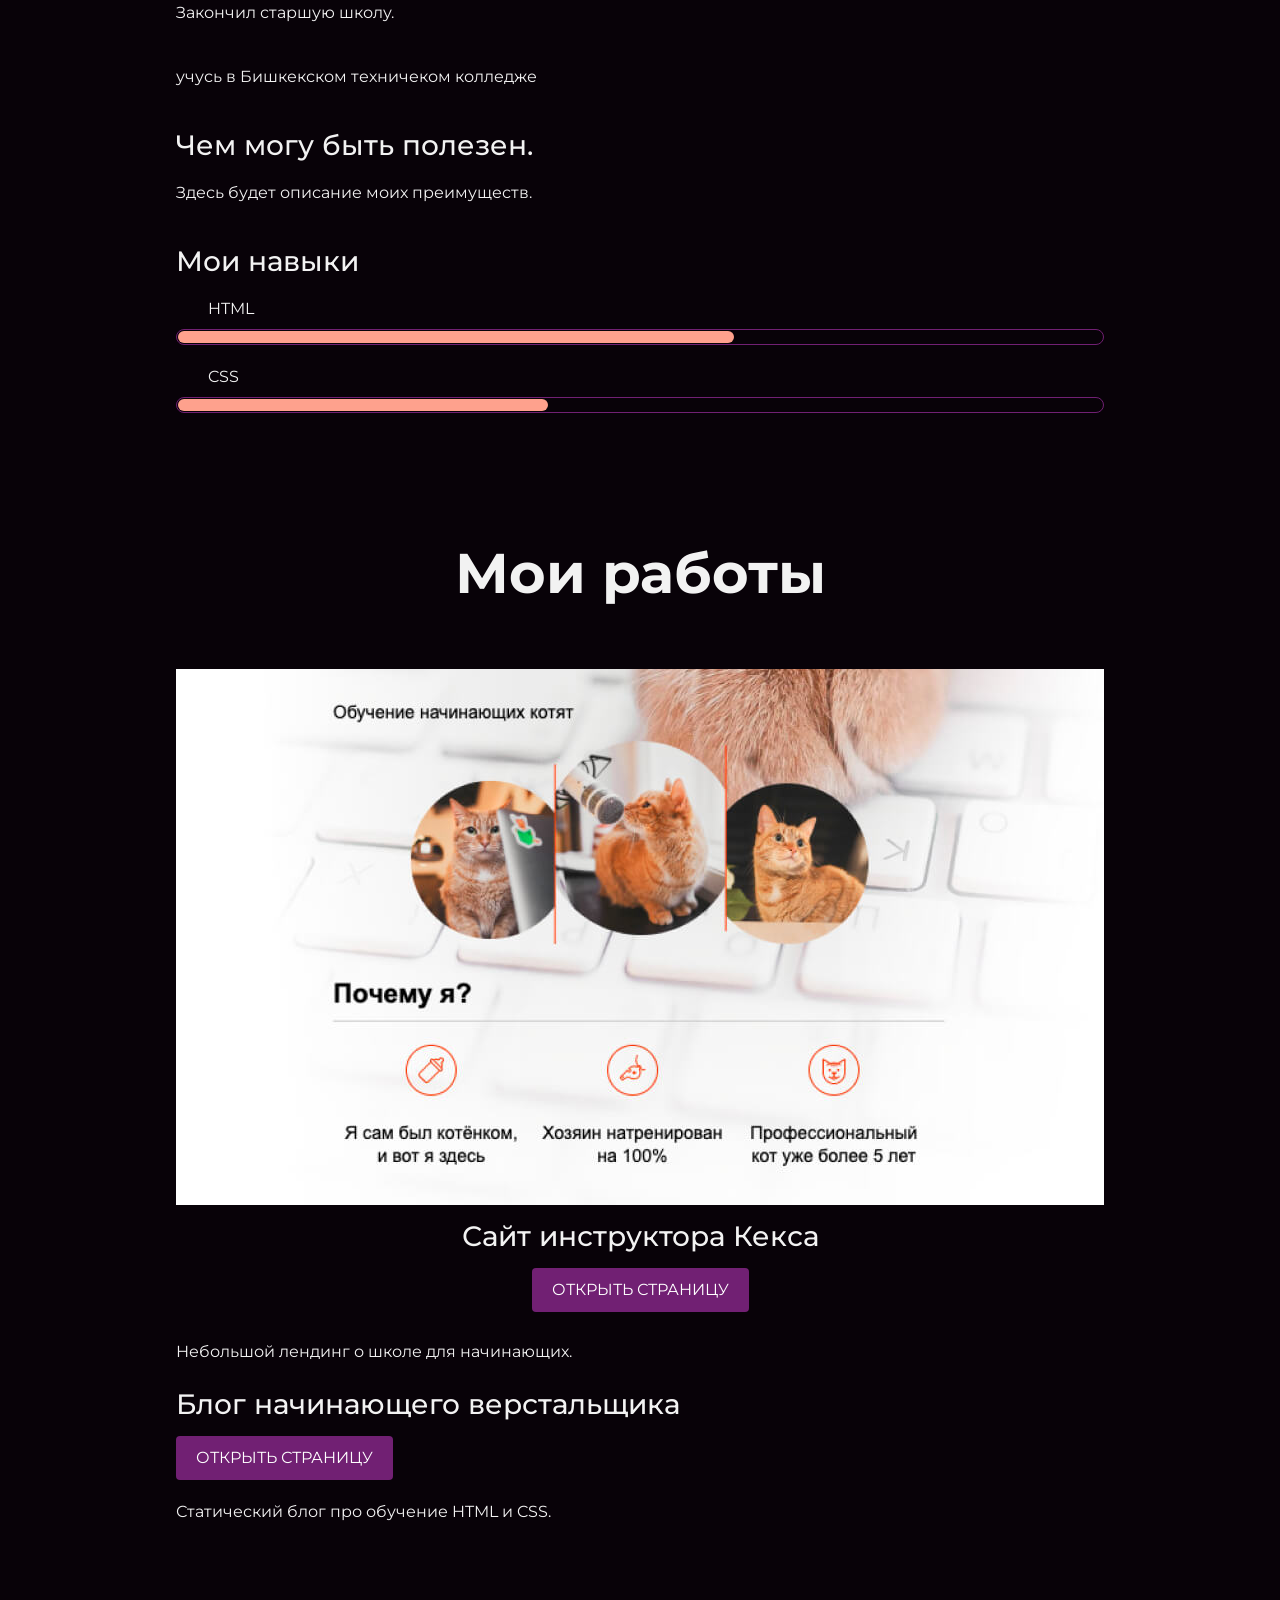
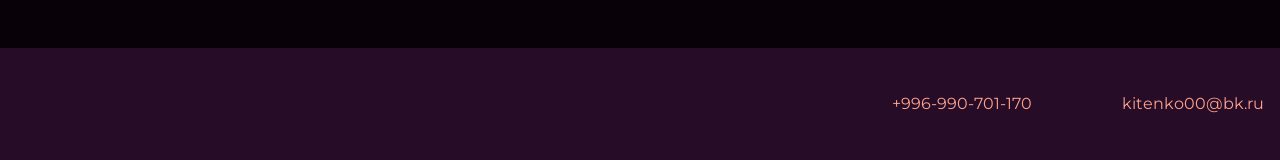
==== commit 82f344d1: "изменение фота" ====
--- a/index.html
+++ b/index.html
@@ -19,7 +19,7 @@
 
     <section class="hero-image">
       <div class="container">
-      <h1 class="heading">Джавид</h1>
+      <h1 class="heading"> <href="https://vk.com/a.kit_02">Джавид</h1>
       <p>Junior верстальщик</p>
     </div>
     </section>
@@ -28,10 +28,11 @@
       <div class="container">
       <h2 class="subheading">Меня зовут Китенко Алексей </h2>
       <figure class="user-image">
-        <img src="files/user.jpg" width="928" height="536" alt="Фотография Джавида">
+        <img src="files/user.jpg" width="728" height="436" alt="Фотография Джавида">
       </figure>
       <h3>Я начинающий програмист</h3>
-      <p>Я учусь в старшей школе.</p>
+      <p>Закончил старшую школу.</p>
+      <p>учусь в Бишкекском техничеком колледже</p>
     </div>
     <div class="container">
       <h3>Чем могу быть полезен.</h3>
@@ -39,7 +40,11 @@
     </div>
     <div class= "container">
       <h3>Мои навыки</h3>
-      <dl class="skills-list">
+      <dl class="skills-list">      <div class="65%www h">
+        <mom class="hhhww">
+          <fazer.www <hnorok class="www"></hnorok>
+        </mom>
+      </div>
         <dt class="skill-html">HTML</dt>
         <dd class="level"><div style="width: 60%;">60%</div></dd>
         <dt class="skill-css">CSS</dt>
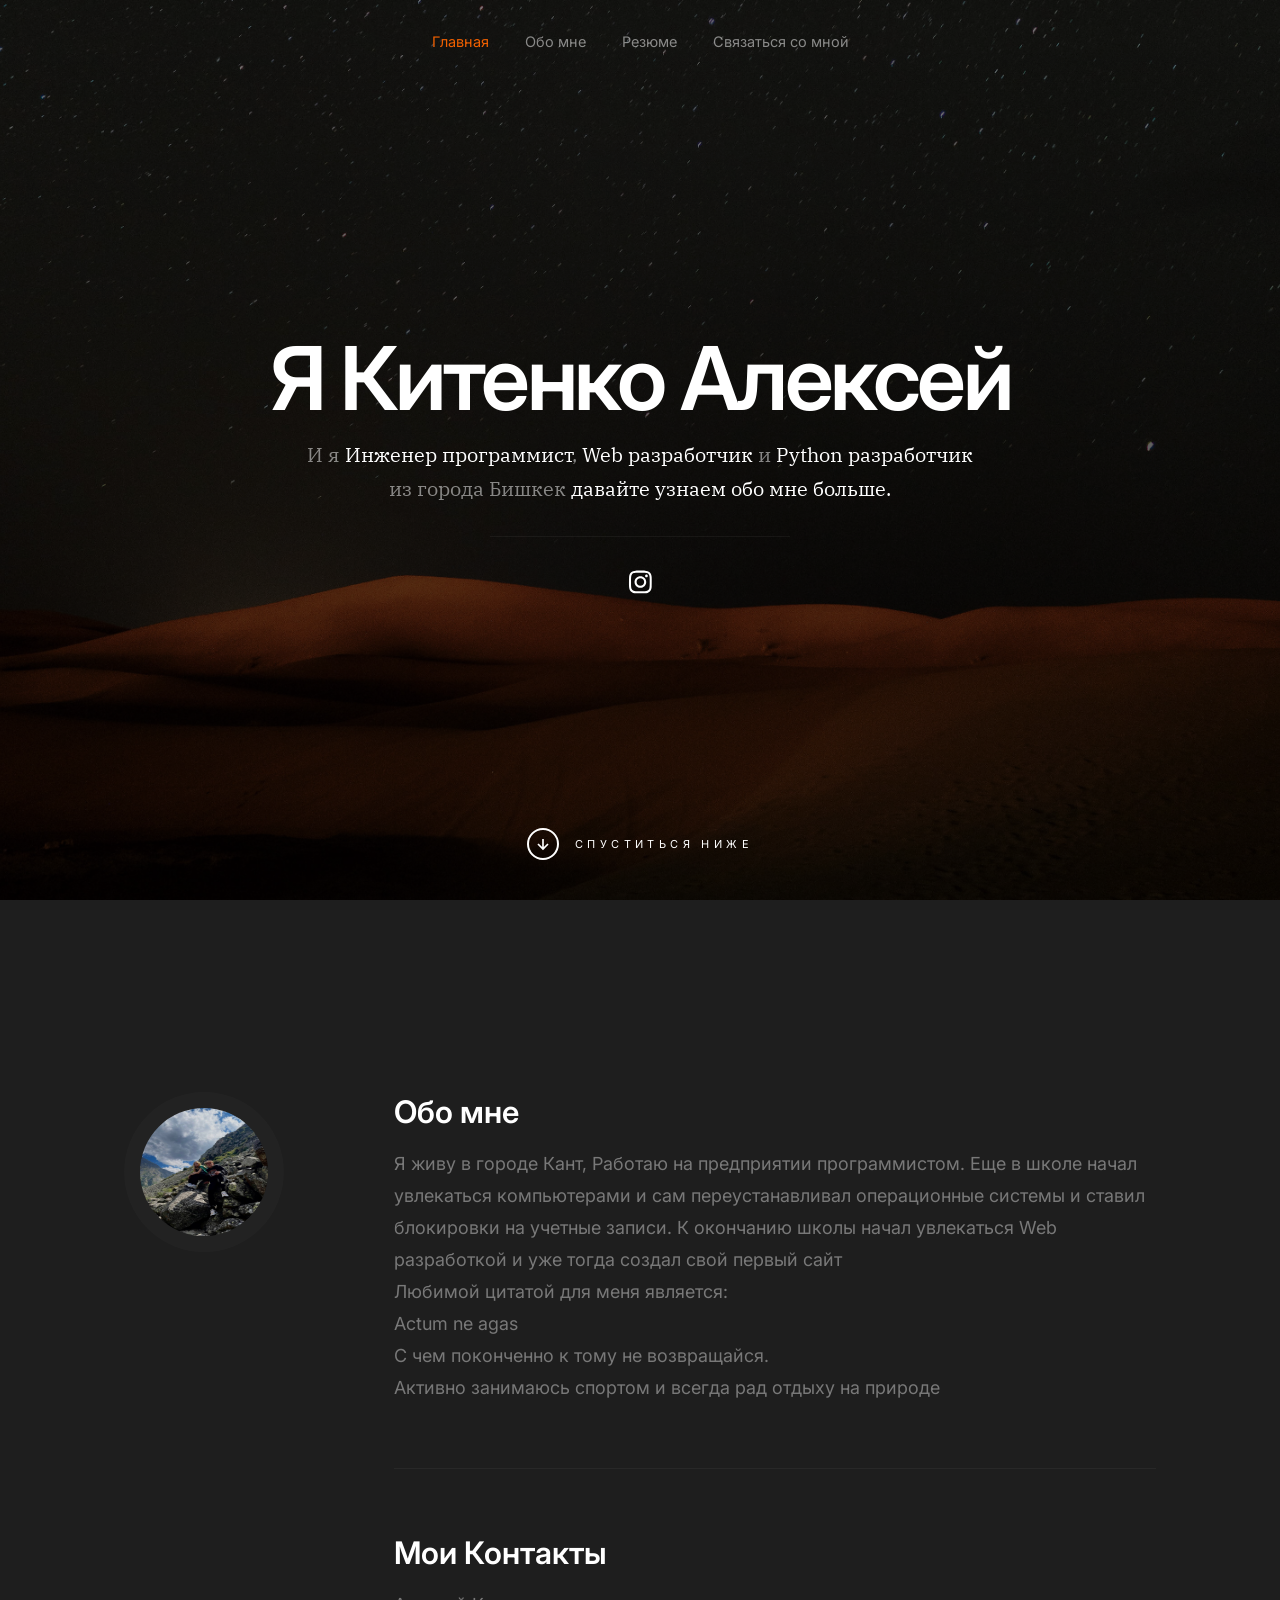
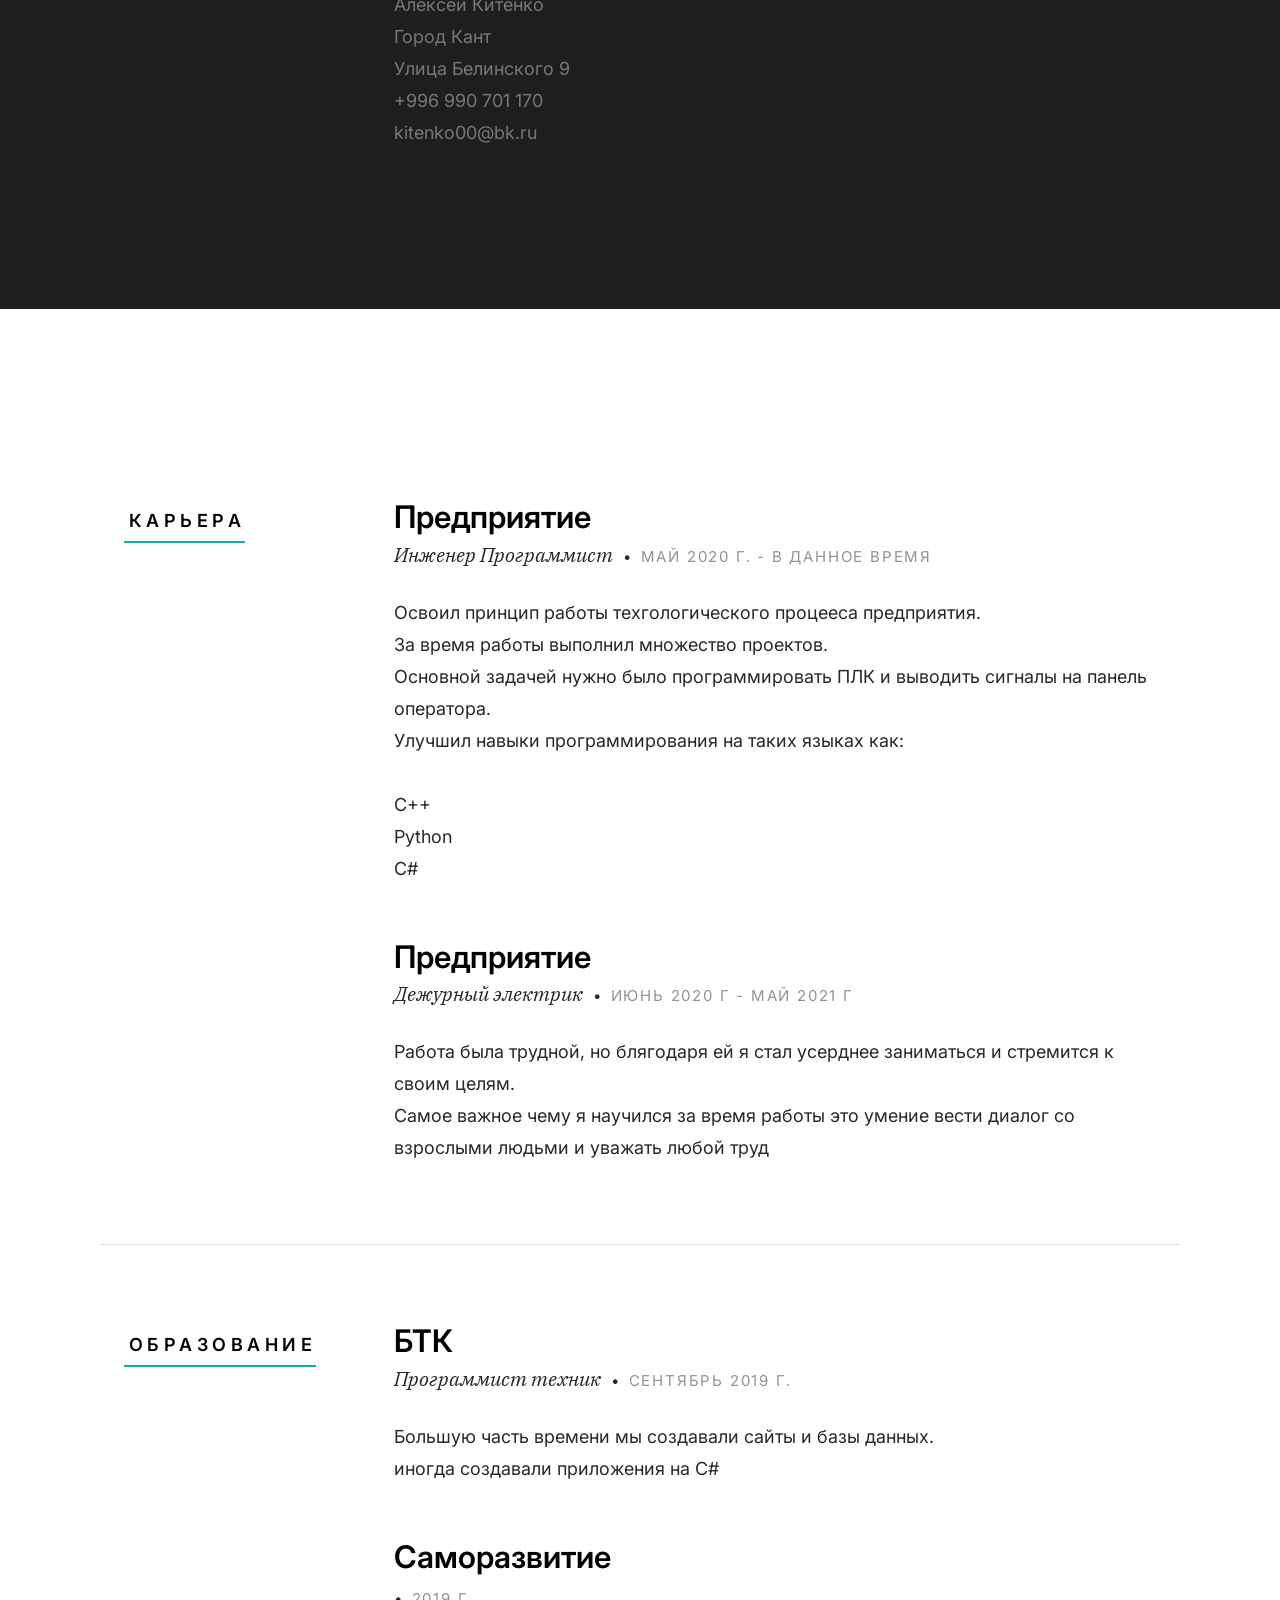
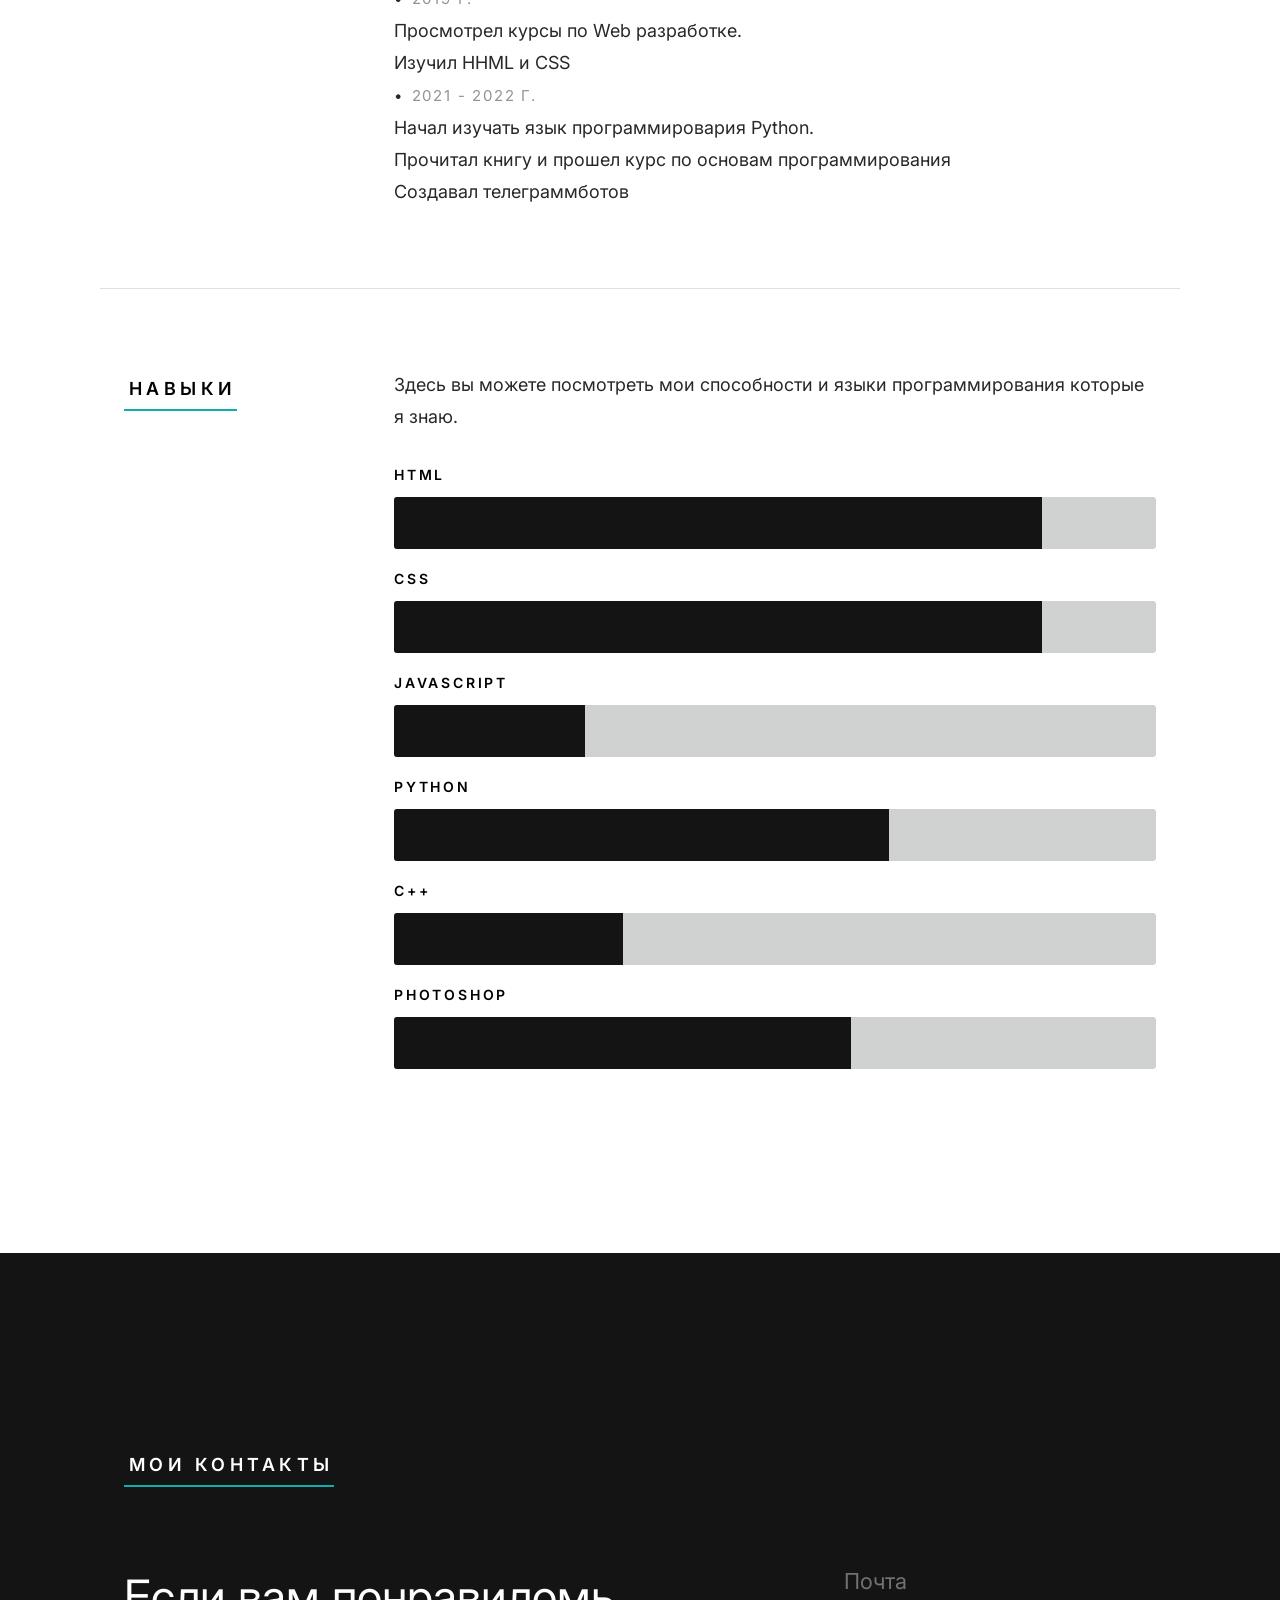
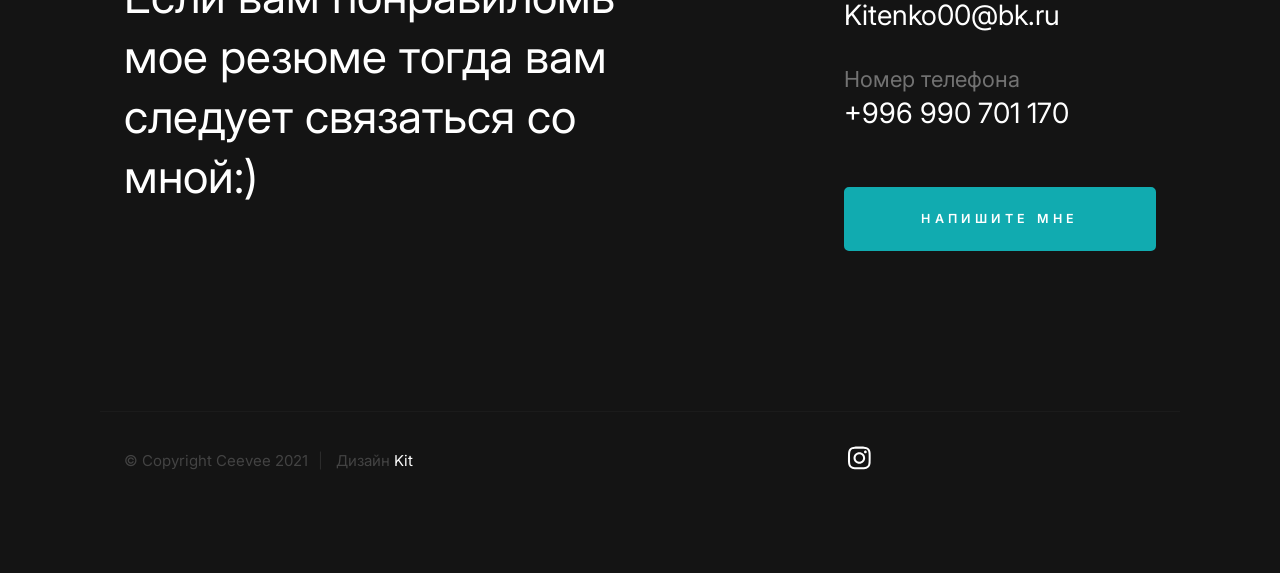
==== commit badbeca1: "Add files via upload" ====
--- a/index.html
+++ b/index.html
@@ -1,82 +1,402 @@
-<!DOCTYPE html>
-<html lang="ru">
-  <head>
-    <link href="https://fonts.googleapis.com/css?family=Montserrat:400,500,700|Old+Standard+TT&display=swap&subset=cyrillic" rel="stylesheet">
-    <meta charset="UTF-8">
-    <link rel="stylesheet" href="style.css">
-    <title>Портфолио Junior верстальщика</title>
-  </head>
-
-  <body>
-    <header class="page-header">
-      <div class="container">
-        <a class="header-email"
-        href="kitenko00@bk.ru">kitenko00<sup>@</sup>bk.ru</a>
-        <a class="header-phone"
-        href="https://vk.com/a.kit_02">Моя страница в Вк</a>
-      </div>
-    </header>
-
-    <section class="hero-image">
-      <div class="container">
-      <h1 class="heading"> <href="https://vk.com/a.kit_02">Джавид</h1>
-      <p>Junior верстальщик</p>
-    </div>
-    </section>
-
-    <section class="intro">
-      <div class="container">
-      <h2 class="subheading">Меня зовут Китенко Алексей </h2>
-      <figure class="user-image">
-        <img src="files/user.jpg" width="728" height="436" alt="Фотография Джавида">
-      </figure>
-      <h3>Я начинающий програмист</h3>
-      <p>Закончил старшую школу.</p>
-      <p>учусь в Бишкекском техничеком колледже</p>
-    </div>
-    <div class="container">
-      <h3>Чем могу быть полезен.</h3>
-      <p>Здесь будет описание моих преимуществ.</p>
-    </div>
-    <div class= "container">
-      <h3>Мои навыки</h3>
-      <dl class="skills-list">      <div class="65%www h">
-        <mom class="hhhww">
-          <fazer.www <hnorok class="www"></hnorok>
-        </mom>
-      </div>
-        <dt class="skill-html">HTML</dt>
-        <dd class="level"><div style="width: 60%;">60%</div></dd>
-        <dt class="skill-css">CSS</dt>
-        <dd class="level"><div style="width: 40%;">40%</div></dd>
-      </dl>
-    </div>
-    </section>
-
-    <section class="portfolio">
-      <div class="container">
-      <h2 class="subheading">Мои работы</h2>
-      <figure class="project-image">
-        <img src="files/project.jpg" width="928" height="536" alt="Cайт инструктора Кекса">
-        <h3>Сайт инструктора Кекса</h3>
-        <a class="button" href="source/project/project/index.html">Открыть страницу</a>
-    </figure>
-      <p>Небольшой лендинг о школе для начинающих.</p>
-
-      <h3>Блог начинающего верстальщика</h3>
-      <a class="button" href="source/pro/project/index.html">Открыть страницу</a>
-      <p>Статический блог про обучение HTML и CSS.</p>
-    </div>
-    </section>
-
-    <footer class="page-footer">
-      <div class="container">
-        <a class="footer-phone"
-        hrev="+996990701170">
-      +996-990-701-170</a>
-      <a class="footer-email"
-      href="kitenko00@bk.ru">kitenko00@bk.ru</a>
-      </div>
-    </footer>
-  </body>
+<!DOCTYPE html>
+<html class="no-js" lang="ru">
+<head>
+
+    <!--- basic page needs
+    ================================================== -->
+    <meta charset="utf-8">
+    <title>Портфолио</title>
+    <meta name="description" content="">
+    <meta name="author" content="">
+
+    <!-- mobile specific metas
+    ================================================== -->
+    <meta name="viewport" content="width=device-width, initial-scale=1">
+
+    <!-- CSS
+    ================================================== -->
+    <link rel="stylesheet" href="css/styles.css">
+    <link rel="stylesheet" href="css/vendor.css">
+
+    <!-- script
+    ================================================== -->
+    <script defer src="js/vendor/fontawesome/all.min.js"></script>
+
+    <!-- favicons
+    ================================================== -->
+    <link rel="apple-touch-icon" sizes="180x180" href="apple-touch-icon.png">
+    <link rel="icon" type="image/png" sizes="32x32" href="favicon-32x32.png">
+    <link rel="icon" type="image/png" sizes="16x16" href="favicon-16x16.png">
+    <link rel="manifest" href="site.webmanifest">
+
+</head>
+
+<body id="top" class="ss-preload">
+
+
+    <!-- preloader
+    ================================================== -->
+    <div id="preloader">
+        <div id="loader"></div>
+    </div>
+
+
+    <!-- header
+    ================================================== -->
+    <header class="s-header">
+        <div class="row s-header__nav-wrap">
+            <nav class="s-header__nav">
+                <ul>
+                    <li class="current"><a class="smoothscroll" href="#hero">Главная</a></li>
+                    <li><a class="smoothscroll" href="#about">Обо мне</a></li>
+                    <li><a class="smoothscroll" href="#resume">Резюме</a></li>
+                    <!--<li><a class="smoothscroll" href="#portfolio">Работы</a></li>-->
+                    <!-- <li><a class="smoothscroll" href="#testimonials">Testimonials</a></li> -->
+                    <li><a class="smoothscroll" href="#contact">Связаться со мной</a></li>
+                </ul>
+            </nav>
+        </div> <!-- end row -->
+        
+        <a class="s-header__menu-toggle" href="#0" title="Menu">
+            <span class="s-header__menu-icon"></span>
+        </a>
+    </header> <!-- end s-header -->
+
+
+    <!-- hero
+    ================================================== -->
+    <section id="hero" class="s-hero target-section">
+
+        <div class="s-hero__bg rellax" data-rellax-speed="-7"></div>
+
+        <div class="row s-hero__content">
+            <div class="column">
+
+                <div class="s-hero__content-about">
+
+                    <h1>Я Китенко Алексей</h1>
+
+                    <h3>
+                    И я <span>Инженер программист</span>, <span>Web разработчик</span> и <span>Python разработчик</span>
+                    из города Бишкек    
+                    <a class="smoothscroll" href="#about">давайте узнаем обо мне больше.</a>
+                    </h3>
+
+                    <div class="s-hero__content-social">
+                        <!-- <a href="#0"><i class="fab fa-facebook-square" aria-hidden="true"></i></a> -->
+                        <!-- <a href="#0"><i class="fab fa-twitter" aria-hidden="true"></i></a> -->
+                        <a href="https://www.instagram.com/?hl=ru"><i class="fab fa-instagram" aria-hidden="true"></i></a>
+                        <!-- <a href="#0"><i class="fab fa-dribbble" aria-hidden="true"></i></a> -->
+                        <!-- <a href="#0"><i class="fab fa-behance" aria-hidden="true"></i></a> -->
+                        <!-- <a href="#0"><i class="fab fa-linkedin" aria-hidden="true"></i></a> -->
+                    </div>
+
+                </div> <!-- end s-hero__content-about -->
+
+            </div>
+        </div> <!-- s-hero__content -->
+
+        <div class="s-hero__scroll">
+            <a href="#about" class="s-hero__scroll-link smoothscroll">
+                <span class="scroll-arrow">
+                    <svg xmlns="http://www.w3.org/2000/svg" width="24" height="24" viewBox="0 0 24 24" style="fill:rgba(0, 0, 0, 1);transform:;-ms-filter:"><path d="M18.707 12.707L17.293 11.293 13 15.586 13 6 11 6 11 15.586 6.707 11.293 5.293 12.707 12 19.414z"></path></svg>
+                </span>
+                <span class="scroll-text">Спуститься ниже</span>
+            </a>
+        </div> <!-- s-hero__scroll -->
+
+    </section> <!-- end s-hero -->
+
+
+    <!-- about
+    ================================================== -->
+    <section id="about" class="s-about target-section">
+
+        <div class="row">
+            <div class="column large-3 tab-12">
+                <img class="s-about__pic" src="images/avatars/user-06.jpeg" alt="">
+            </div>
+            <div class="column large-9 tab-12 s-about__content">
+                <h3>Обо мне</h3>
+                <p>
+                Я живу в городе Кант, Работаю на предприятии программистом.
+                Еще в школе начал увлекаться  компьютерами и  сам переустанавливал
+                операционные системы и ставил блокировки на учетные записи.
+                К окончанию школы начал увлекаться Web разработкой и уже тогда создал свой первый сайт<br>
+                Любимой цитатой для меня является:<br>
+                <span>Actum ne agas</span><br>
+                С чем поконченно к тому не возвращайся.<br>
+                Активно занимаюсь спортом и всегда рад отдыху на природе
+                
+                </p>
+
+                <hr>
+
+                <div class="row s-about__content-bottom">
+                    <div class="column w-1000-stack">
+                        <h3>Мои Контакты</h3>
+    
+                        <p>
+                        Алексей Китенко <br>
+                        Город Кант <br>
+                        Улица Белинского 9<br>
+                        <a href="tel:+996990701170">+996 990 701 170</a> <br>
+                        <a href="mailto:#0">kitenko00@bk.ru</a>
+                        </p>
+                        
+                    </div>
+                </div>
+            </div>
+        </div> <!-- end row -->
+
+    </section> <!-- end s-about -->
+
+
+    <!-- resume
+    ================================================== -->
+    <section id="resume" class="s-resume target-section">
+        
+        <div class="row s-resume__section">
+            <div class="column large-3 tab-12">
+                <h3 class="section-header-allcaps">Карьера</h3>
+            </div>
+            <div class="column large-9 tab-12">
+                <div class="resume-block">
+
+                    <div class="resume-block__header">
+                        <h4 class="h3">Предприятие</h4>
+                        <p class="resume-block__header-meta">
+                            <span>Инженер Программист</span> 
+                            <span class="resume-block__header-date">
+                                Май 2020 Г. - В данное время
+                            </span>
+                        </p>
+                    </div>
+
+                    <p>
+                   Освоил принцип работы техгологического процееса предприятия.<br>
+                   За время работы выполнил множество проектов.<br>
+                   Основной задачей нужно было программировать ПЛК и выводить сигналы на панель оператора.<br>
+                    Улучшил навыки программирования на таких языках как:<br>
+                    <br>
+                    <span>C++</span><br>
+                    <span>Python</span><br>
+                    <span>C#</span><br>
+                    </p>
+
+                </div> <!-- end resume-block -->
+
+                <div class="resume-block">
+
+                    <div class="resume-block__header">
+                        <h4 class="h3">Предприятие</h4>
+                        <p class="resume-block__header-meta">
+                            <span>Дежурный электрик</span> 
+                            <span class="resume-block__header-date">
+                                Июнь 2020 Г - Май 2021 Г
+                            </span>
+                        </p>
+                    </div>
+
+                    <p>
+                    Работа была трудной, но блягодаря ей я стал усерднее заниматься и стремится к своим целям.<br>
+                    Самое важное чему я научился за время работы это умение вести диалог со взрослыми людьми и уважать любой труд
+                    
+                    </p>
+
+                </div> <!-- end resume-block -->
+            </div>
+        </div> <!-- s-resume__section -->
+
+
+        <div class="row s-resume__section">
+            <div class="column large-3 tab-12">
+                <h3 class="section-header-allcaps">Образование</h3>
+            </div>
+            <div class="column large-9 tab-12">
+                <div class="resume-block">
+
+                    <div class="resume-block__header">
+                        <h4 class="h3">БТК</h4>
+                        <p class="resume-block__header-meta">
+                            <span>Программист техник</span> 
+                            <span class="resume-block__header-date">
+                                Сентябрь 2019 Г.
+                            </span>
+                        </p>
+                    </div>
+
+                    <p>
+                    Большую часть времени мы создавали сайты и базы данных.<br>
+                    иногда создавали приложения на С#<br>
+                    </p>
+
+                </div> <!-- end resume-block -->
+
+                <div class="resume-block">
+
+                    <div class="resume-block__header">
+                        <h4 class="h3">Саморазвитие</h4>
+                        <span class="resume-block__header-date">
+                            2019 Г.
+                        </span>
+                        <br>
+                    </div>
+                    <p>
+                        Просмотрел курсы по Web разработке.<br>
+                        Изучил HHML и CSS<br>
+                    <span class="resume-block__header-date">
+                        2021 - 2022 Г.
+                    </span><br>
+                    Начал изучать язык программировария Python.<br>
+                    Прочитал книгу и прошел курс по основам программирования<br>
+                    Создавал телеграммботов
+                    </p>
+
+                </div> <!-- end resume-block -->
+            </div>
+        </div> <!-- s-resume__section -->
+
+
+        <div class="row s-resume__section">
+            <div class="column large-3 tab-12">
+                <h3 class="section-header-allcaps">Навыки</h3>
+            </div>
+            <div class="column large-9 tab-12">
+                <div class="resume-block">
+
+                    <p>
+                    Здесь вы можете посмотреть мои способности и языки программирования которые я знаю.
+                    </p>
+
+                    <ul class="skill-bars-fat">
+                        <li>
+                        <div class="progress percent85"></div>
+                        <strong>HTML</strong>
+                        </li>
+                        <li>
+                        <div class="progress percent85"></div>
+                        <strong>CSS</strong>
+                        </li>
+                        <li>
+                        <div class="progress percent65"></div>
+                        <strong>Javascript</strong>
+                        </li>
+                        <li>
+                        <div class="progress percent90"></div>
+                        <strong>Python</strong>
+                        </li>
+                        <li>
+                        <div class="progress percent75"></div>
+                        <strong>C++</strong>
+                        </li>
+                        <li>
+                        <div class="progress percent60"></div>
+                        <strong>Photoshop</strong>
+                        </li>
+                    </ul>
+
+                </div> <!-- end resume-block -->
+
+            </div>
+        </div> <!-- s-resume__section -->
+
+
+
+    </section> <!-- end s-cta -->
+
+
+
+
+
+    <!-- contact
+    ================================================== -->
+    <section id="contact" class="s-contact target-section">
+
+        <div class="row s-contact__header">
+            <div class="column large-12">
+                <h3 class="section-header-allcaps">Мои контакты</h3>
+            </div>
+        </div>
+
+        <div class="row s-contact__content">
+
+            <div class="column large-7 medium-12">
+
+                <h4 class="huge-text">
+                    Если вам понравиломь мое резюме тогда вам следует связаться со мной:)
+                </h4>
+
+            </div>
+
+            <div class="column large-4 medium-12">
+
+                <div class="row contact-infos">
+                    <div class="column large-12 medium-6 tab-12">
+                        <div class="contact-block">
+                            <h5 class="contact-block__header">
+                                Почта
+                            </h5>
+                            <p class="contact-block__content">
+                                <a class="mailtoui" href="mailto:Kitenko00@bk.ru">Kitenko00@bk.ru</a>
+                            </p>
+                        </div> <!-- end contact-block -->
+                    </div>
+                    <div class="column large-12 medium-6 tab-12">
+                        <div class="contact-block">
+                            <h5 class="contact-block__header">
+                                Номер телефона
+                            </h5>
+                            <p class="contact-block__content">
+                                <a href="tel:+996990701170">+996 990 701 170</a>
+                            </p>
+                        </div> <!-- end contact-block -->
+                    </div>
+
+                    <div class="column large-12">
+                        <a href="mailto:kitenko00@bk.ru" class="mailtoui btn btn--primary h-full-width">Напишите мне</a>
+                    </div>
+                </div> <!-- end contact-infos -->
+
+            </div>
+        </div> <!-- s-contact__content -->
+
+    </section> <!-- end s-contact -->
+    
+
+    <!-- footer
+    ================================================== -->
+    <footer class="s-footer">
+        <div class="row">
+            <div class="column large-4 medium-6 w-1000-stack s-footer__social-block">
+                <ul class="s-footer__social">
+                     <!--<li><a href="#0"><i class="fab fa-facebook-f" aria-hidden="true"></i></a></li>--> 
+                     <!--<li><a href="#0"><i class="fab fa-twitter" aria-hidden="true"></i></a></li>--> 
+                    <li><a href="https://www.instagram.com/?hl=ru"><i class="fab fa-instagram" aria-hidden="true"></i></a></li>
+                     <!--<li><a href="#0"><i class="fab fa-dribbble" aria-hidden="true"></i></a></li>--> 
+                    <!--<li><a href="#0"><i class="fab fa-linkedin-in" aria-hidden="true"></i></a></li>--> 
+                </ul>
+            </div>
+
+            <div class="column large-7 medium-6 w-1000-stack ss-copyright">
+                <span>© Copyright Ceevee 2021</span> 
+                <span>Дизайн <a href="https://vk.com/a.kit_02">Kit</a></span>
+            </div>
+        </div>
+
+ <!--       <div class="ss-go-top">
+            <a class="smoothscroll" title="Back to Top" href="#top">
+                <svg xmlns="http://www.w3.org/2000/svg" viewBox="0 0 24 24"><path d="M6 4h12v2H6zm5 10v6h2v-6h5l-6-6-6 6z"/></svg>
+             </a>
+        </div> end ss-go-top --> 
+    </footer>
+
+
+    <!-- Java Script
+    ================================================== -->
+    <script src="js/plugins.js"></script>
+    <script src="js/main.js"></script>
+
+</body>
+
 </html>
--- a/css/styles.css
+++ b/css/styles.css
@@ -0,0 +1,4712 @@
+/* =================================================================== 
+ * Ceevee Main Stylesheet
+ * Template Ver. 2.0.0
+ * 01-03-2021
+ * ------------------------------------------------------------------
+ *
+ * TOC:
+ * # settings and variables
+ *      ## fonts
+ *      ## colors
+ *      ## vertical spacing and typescale
+ *      ## grid variables
+ * # normalize
+ * # basic/base setup styles
+ *      ## media
+ *      ## typography resets
+ *      ## links
+ *      ## inputs
+ * # Grid v3.0.0
+ *      ## medium screen devices
+ *      ## tablets
+ *      ## mobile devices
+ *      ## small mobile devices <= 400px
+ * # block grids
+ *      ## block grids - medium screen devices
+ *      ## block grids - tablets
+ *      ## block grids - mobile devices
+ *      ## block grids - small mobile devices <= 400px
+ * # MISC 
+ * # custom grid, block grid STACK breakpoints
+ * # base style overrides 
+ *      ## links
+ * # typography & general theme styles
+ *      ## Lists
+ *      ## responsive video container
+ *      ## floated image
+ *      ## tables
+ *      ## spacing
+ * # preloader
+ *      ## page loaded
+ * # forms 
+ *      ## Style Placeholder Text
+ * # buttons 
+ * # additional components
+ *      ## skillbars
+ *      ## alert box
+ *      ## pagination 
+ * # common and reusable styles
+ *      ## animation stuff 
+ *      ## MailtoUI style overrides
+ * # site header
+ *      ## header nav
+ *      ## mobile menu toggle 
+ * # hero
+ *      ## hero content
+ *      ## hero social
+ *      ## hero scrolldown
+ *      ## animate intro content
+ * # resume 
+ *      ## resume block
+ * # portfolio
+ *      ## portfolio list
+ *      ## modal popup
+ * # CTA
+ * # testimonials
+ *      ## swiper style overrides
+ *      ## testimonial slider 
+ * # contact
+ *      ## contact block
+ * # footer
+ *      ## footer social
+ *      ## copyright
+ *      ## go top
+ *
+ * ------------------------------------------------------------------ */
+
+
+/* ===================================================================
+ * # settings and variables
+ *
+ * ------------------------------------------------------------------- */
+
+/* ------------------------------------------------------------------- 
+ * ## fonts
+ * ------------------------------------------------------------------- */
+@import url("https://fonts.googleapis.com/css2?family=IBM+Plex+Serif:ital,wght@0,300;0,400;0,500;0,600;0,700;1,200;1,300;1,400;1,500;1,600&family=Inter:wght@300;400;500;600;700&display=swap");
+:root {
+    --font-1: "Inter", sans-serif;
+    --font-2: "IBM Plex Serif", serif;
+    /* monospace
+     */
+    --font-mono: Consolas, "Andale Mono", Courier, "Courier New", monospace;
+}
+
+/* ------------------------------------------------------------------- 
+ * ## colors
+ * ------------------------------------------------------------------- */
+:root {
+    /* color-1(#11ABB0)
+     * color-2(#F06000)
+     */
+    --color-1: hsla(182, 82%, 38%, 1);
+    --color-2: hsla(24, 100%, 47%, 1);
+
+    /* theme color variations
+     */
+    --color-1-lighter: hsla(182, 82%, 58%, 1);
+    --color-1-light  : hsla(182, 82%, 48%, 1);
+    --color-1-dark   : hsla(182, 82%, 28%, 1);
+    --color-1-darker : hsla(182, 82%, 18%, 1);
+    --color-2-lighter: hsla(24, 100%, 67%, 1);
+    --color-2-light  : hsla(24, 100%, 57%, 1);
+    --color-2-dark   : hsla(24, 100%, 37%, 1);
+    --color-2-darker : hsla(24, 100%, 27%, 1);
+
+    /* feedback colors
+     * color-error(#ffd1d2), color-success(#c8e675), 
+     * color-info(#d7ecfb), color-notice(#fff099)
+     */
+    --color-error          : hsla(359, 100%, 91%, 1);
+    --color-success        : hsla(76, 69%, 68%, 1);
+    --color-info           : hsla(205, 82%, 91%, 1);
+    --color-notice         : hsla(51, 100%, 80%, 1);
+    --color-error-content  : hsla(359, 50%, 50%, 1);
+    --color-success-content: hsla(76, 29%, 28%, 1);
+    --color-info-content   : hsla(205, 32%, 31%, 1);
+    --color-notice-content : hsla(51, 30%, 30%, 1);
+
+    /* shades 
+     * generated using 
+     * Tint & Shade Generator 
+     * (https://maketintsandshades.com/)
+     */
+    --color-black  : #000000;
+    --color-gray-19: #0a0a0a;
+    --color-gray-18: #141414;
+    --color-gray-17: #1e1e1e;
+    --color-gray-16: #282828;
+    --color-gray-15: #323333;
+    --color-gray-14: #3b3d3d;
+    --color-gray-13: #454747;
+    --color-gray-12: #4f5151;
+    --color-gray-11: #595b5b;
+    --color-gray-10: #636565;
+    --color-gray-9 : #737474;
+    --color-gray-8 : #828484;
+    --color-gray-7 : #929393;
+    --color-gray-6 : #a1a3a3;
+    --color-gray-5 : #b1b2b2;
+    --color-gray-4 : #c1c1c1;
+    --color-gray-3 : #d0d1d1;
+    --color-gray-2 : #e0e0e0;
+    --color-gray-1 : #eff0f0;
+    --color-white  : #ffffff;
+
+    /* text
+     */
+    --color-text       : var(--color-gray-16);
+    --color-text-dark  : var(--color-black);
+    --color-text-light : var(--color-gray-7);
+    --color-placeholder: var(--color-gray-7);
+
+    /* buttons
+     */
+    --color-btn                   : var(--color-gray-3);
+    --color-btn-text              : var(--color-black);
+    --color-btn-hover             : var(--color-black);
+    --color-btn-hover-text        : var(--color-white);
+    --color-btn-primary           : var(--color-1);
+    --color-btn-primary-text      : var(--color-white);
+    --color-btn-primary-hover     : var(--color-2);
+    --color-btn-primary-hover-text: var(--color-white);
+    --color-btn-stroke            : var(--color-black);
+    --color-btn-stroke-text       : var(--color-black);
+    --color-btn-stroke-hover      : var(--color-black);
+    --color-btn-stroke-hover-text : var(--color-white);
+
+    /* others
+     */
+    --color-bg     : var(--color-gray-18);
+    --color-border : var(--color-gray-2);
+    --border-radius: 5px;
+}
+
+/* ------------------------------------------------------------------- 
+ * ## vertical spacing and typescale
+ * ------------------------------------------------------------------- */
+:root {
+
+    /* spacing
+     * base font size: 18px 
+     * vertical space unit : 32px
+     */
+    --base-size: 62.5%;
+    --base-font-size: 1.8rem;
+    --space: 3.2rem;
+
+    /* vertical spacing 
+     */
+    --vspace-0_125: calc(0.125 * var(--space));
+    --vspace-0_25 : calc(0.25 * var(--space));
+    --vspace-0_5  : calc(0.5 * var(--space));
+    --vspace-0_75 : calc(0.75 * var(--space));
+    --vspace-0_875: calc(0.875 * var(--space));
+    --vspace-1    : calc(var(--space));
+    --vspace-1_25 : calc(1.25 * var(--space));
+    --vspace-1_5  : calc(1.5 * var(--space));
+    --vspace-1_75 : calc(1.75 * var(--space));
+    --vspace-2    : calc(2 * var(--space));
+    --vspace-2_5  : calc(2.5 * var(--space));
+    --vspace-3    : calc(3 * var(--space));
+    --vspace-3_5  : calc(3.5 * var(--space));
+    --vspace-4    : calc(4 * var(--space));
+    --vspace-4_5  : calc(4.5 * var(--space));
+    --vspace-5    : calc(5 * var(--space));
+
+    /* type scale
+     * ratio 1:2 | base: 18px
+     * -------------------------------------------------------
+     *
+     * --text-display-3 = (77.40px)
+     * --text-display-2 = (64.50px)
+     * --text-display-1 = (53.75px)
+     * --text-xxxl      = (44.79px)
+     * --text-xxl       = (37.32px)
+     * --text-xl        = (31.10px)
+     * --text-lg        = (25.92px)
+     * --text-md        = (21.60px)
+     * --text-size      = (18.00px) BASE
+     * --text-sm        = (15.00px)
+     * --text-xs        = (12.50px)
+     *
+     * -------------------------------------------------------
+     */
+    --text-scale-ratio: 1.2;
+    --text-size       : var(--base-font-size);
+    --text-xs         : calc((var(--text-size) / var(--text-scale-ratio)) / var(--text-scale-ratio));
+    --text-sm         : calc(var(--text-xs) * var(--text-scale-ratio));
+    --text-md         : calc(var(--text-sm) * var(--text-scale-ratio) * var(--text-scale-ratio));
+    --text-lg         : calc(var(--text-md) * var(--text-scale-ratio));
+    --text-xl         : calc(var(--text-lg) * var(--text-scale-ratio));
+    --text-xxl        : calc(var(--text-xl) * var(--text-scale-ratio));
+    --text-xxxl       : calc(var(--text-xxl) * var(--text-scale-ratio));
+    --text-display-1  : calc(var(--text-xxxl) * var(--text-scale-ratio));
+    --text-display-2  : calc(var(--text-display-1) * var(--text-scale-ratio));
+    --text-display-3  : calc(var(--text-display-2) * var(--text-scale-ratio));
+
+    /* default button height
+     */
+    --vspace-btn: var(--vspace-2);
+}
+
+/* on mobile devices below 600px
+ */
+@media screen and (max-width: 600px) {
+    :root {
+        --base-font-size: 1.6rem;
+        --space: 2.8rem;
+    }
+}
+
+/* ------------------------------------------------------------------- 
+ * ## grid variables
+ * ------------------------------------------------------------------- */
+:root {
+
+    /* widths for rows and containers
+     */
+    --width-full    : 100%;
+    --width-max     : 1080px;
+    --width-wide    : 1400px;
+    --width-wider   : 1600px;
+    --width-widest  : 1800px;
+    --width-narrow  : 800px;
+    --width-narrower: 600px;
+    --width-grid-max: var(--width-max);
+
+    /* gutters
+     */
+    --gutter-lg : 2.4rem;
+    --gutter-md : 2rem;
+    --gutter-mob: 1rem;
+}
+
+
+/* ==========================================================================
+ * # normalize
+ * normalize.css v8.0.1 | MIT License |
+ * github.com/necolas/normalize.css
+ *
+ * -------------------------------------------------------------------------- */
+
+/* ------------------------------------------------------------------- 
+ * ## document
+ * ------------------------------------------------------------------- */
+
+/* 1. Correct the line height in all browsers.
+ * 2. Prevent adjustments of font size after orientation changes in iOS.*/
+
+html {
+    line-height: 1.15;
+    /* 1 */
+    -webkit-text-size-adjust: 100%;
+    /* 2 */
+}
+
+/* ------------------------------------------------------------------- 
+ * ## sections
+ * ------------------------------------------------------------------- */
+
+/* Remove the margin in all browsers. */
+
+body {
+    margin: 0;
+}
+
+/* Render the `main` element consistently in IE. */
+
+main {
+    display: block;
+}
+
+/* Correct the font size and margin on `h1` elements within `section` and
+ * `article` contexts in Chrome, Firefox, and Safari. */
+
+h1 {
+    font-size: 2em;
+    margin: 0.67em 0;
+}
+
+/* ------------------------------------------------------------------- 
+ * ## grouping
+ * ------------------------------------------------------------------- */
+
+/* 1. Add the correct box sizing in Firefox.
+ * 2. Show the overflow in Edge and IE. */
+
+hr {
+    -webkit-box-sizing: content-box;
+    box-sizing: content-box;
+    /* 1 */
+    height: 0;
+    /* 1 */
+    overflow: visible;
+    /* 2 */
+}
+
+/* 1. Correct the inheritance and scaling of font size in all browsers.
+ * 2. Correct the odd `em` font sizing in all browsers. */
+
+pre {
+    font-family: monospace, monospace;
+    /* 1 */
+    font-size: 1em;
+    /* 2 */
+}
+
+/* ------------------------------------------------------------------- 
+ * ## text-level semantics
+ * ------------------------------------------------------------------- */
+
+/* Remove the gray background on active links in IE 10. */
+
+a {
+    background-color: transparent;
+}
+
+/* 1. Remove the bottom border in Chrome 57-
+ * 2. Add the correct text decoration in Chrome, Edge, IE, Opera, and Safari. */
+
+abbr[title] {
+    border-bottom: none;
+    /* 1 */
+    text-decoration: underline;
+    /* 2 */
+    -webkit-text-decoration: underline dotted;
+    text-decoration: underline dotted;
+    /* 2 */
+}
+
+/* Add the correct font weight in Chrome, Edge, and Safari. */
+
+b, strong {
+    font-weight: bolder;
+}
+
+/* 1. Correct the inheritance and scaling of font size in all browsers.
+ * 2. Correct the odd `em` font sizing in all browsers. */
+
+code, kbd, samp {
+    font-family: monospace, monospace;
+    /* 1 */
+    font-size: 1em;
+    /* 2 */
+}
+
+/* Add the correct font size in all browsers. */
+
+small {
+    font-size: 80%;
+}
+
+/* Prevent `sub` and `sup` elements from affecting the line height in
+ * all browsers. */
+
+sub, sup {
+    font-size: 75%;
+    line-height: 0;
+    position: relative;
+    vertical-align: baseline;
+}
+
+sub {
+    bottom: -0.25em;
+}
+
+sup {
+    top: -0.5em;
+}
+
+/* ------------------------------------------------------------------- 
+ * ## embedded content
+ * ------------------------------------------------------------------- */
+
+/* Remove the border on images inside links in IE 10. */
+
+img {
+    border-style: none;
+}
+
+/* ------------------------------------------------------------------- 
+ * ## forms
+ * ------------------------------------------------------------------- */
+
+/* 1. Change the font styles in all browsers.
+ * 2. Remove the margin in Firefox and Safari. */
+
+button, input, optgroup, select, textarea {
+    font-family: inherit;
+    /* 1 */
+    font-size: 100%;
+    /* 1 */
+    line-height: 1.15;
+    /* 1 */
+    margin: 0;
+    /* 2 */
+}
+
+/* Show the overflow in IE.
+ * 1. Show the overflow in Edge. */
+
+button, input {
+    /* 1 */
+    overflow: visible;
+}
+
+/* Remove the inheritance of text transform in Edge, Firefox, and IE.
+ * 1. Remove the inheritance of text transform in Firefox. */
+
+button, select {
+    /* 1 */
+    text-transform: none;
+}
+
+/* Correct the inability to style clickable types in iOS and Safari. */
+
+button, [type="button"], [type="reset"], [type="submit"] {
+    -webkit-appearance: button;
+}
+
+/* Remove the inner border and padding in Firefox. */
+
+button::-moz-focus-inner, [type="button"]::-moz-focus-inner, [type="reset"]::-moz-focus-inner, [type="submit"]::-moz-focus-inner {
+    border-style: none;
+    padding: 0;
+}
+
+/* Restore the focus styles unset by the previous rule. */
+
+button:-moz-focusring, [type="button"]:-moz-focusring, [type="reset"]:-moz-focusring, [type="submit"]:-moz-focusring {
+    outline: 1px dotted ButtonText;
+}
+
+/* Correct the padding in Firefox. */
+
+fieldset {
+    padding: 0.35em 0.75em 0.625em;
+}
+
+/* 1. Correct the text wrapping in Edge and IE.
+ * 2. Correct the color inheritance from `fieldset` elements in IE.
+ * 3. Remove the padding so developers are not caught out when they zero out
+ *    `fieldset` elements in all browsers. */
+
+legend {
+    -webkit-box-sizing: border-box;
+    box-sizing: border-box;
+    /* 1 */
+    color: inherit;
+    /* 2 */
+    display: table;
+    /* 1 */
+    max-width: 100%;
+    /* 1 */
+    padding: 0;
+    /* 3 */
+    white-space: normal;
+    /* 1 */
+}
+
+/* Add the correct vertical alignment in Chrome, Firefox, and Opera. */
+
+progress {
+    vertical-align: baseline;
+}
+
+/* Remove the default vertical scrollbar in IE 10+. */
+
+textarea {
+    overflow: auto;
+}
+
+/* 1. Add the correct box sizing in IE 10.
+ * 2. Remove the padding in IE 10. */
+
+[type="checkbox"], [type="radio"] {
+    -webkit-box-sizing: border-box;
+    box-sizing: border-box;
+    /* 1 */
+    padding: 0;
+    /* 2 */
+}
+
+/* Correct the cursor style of increment and decrement buttons in Chrome. */
+
+[type="number"]::-webkit-inner-spin-button, [type="number"]::-webkit-outer-spin-button {
+    height: auto;
+}
+
+/* 1. Correct the odd appearance in Chrome and Safari.
+ * 2. Correct the outline style in Safari. */
+
+[type="search"] {
+    -webkit-appearance: textfield;
+    /* 1 */
+    outline-offset: -2px;
+    /* 2 */
+}
+
+/* Remove the inner padding in Chrome and Safari on macOS. */
+
+[type="search"]::-webkit-search-decoration {
+    -webkit-appearance: none;
+}
+
+/* 1. Correct the inability to style clickable types in iOS and Safari.
+ * 2. Change font properties to `inherit` in Safari. */
+
+::-webkit-file-upload-button {
+    -webkit-appearance: button;
+    /* 1 */
+    font: inherit;
+    /* 2 */
+}
+
+/* ------------------------------------------------------------------- 
+ * ## interactive
+ * ------------------------------------------------------------------- */
+
+/* Add the correct display in Edge, IE 10+, and Firefox. */
+
+details {
+    display: block;
+}
+
+/* Add the correct display in all browsers. */
+
+summary {
+    display: list-item;
+}
+
+/* ------------------------------------------------------------------- 
+ * ## misc
+ * ------------------------------------------------------------------- */
+
+/* Add the correct display in IE 10+. */
+
+template {
+    display: none;
+}
+
+/* Add the correct display in IE 10. */
+
+[hidden] {
+    display: none;
+}
+
+
+/* ===================================================================
+ * # basic/base setup styles
+ *
+ * ------------------------------------------------------------------- */
+html {
+    font-size: 62.5%;
+    -webkit-box-sizing: border-box;
+    box-sizing: border-box;
+}
+
+*, *::before, *::after {
+    -webkit-box-sizing: inherit;
+    box-sizing: inherit;
+}
+
+body {
+    font-weight: normal;
+    line-height: 1;
+    word-wrap: break-word;
+    -moz-font-smoothing: grayscale;
+    -moz-osx-font-smoothing: grayscale;
+    -webkit-font-smoothing: antialiased;
+    -webkit-overflow-scrolling: touch;
+    -webkit-text-size-adjust: none;
+}
+
+/* ------------------------------------------------------------------- 
+ * ## media
+ * ------------------------------------------------------------------- */
+svg, img, video embed, iframe, object {
+    max-width: 100%;
+    height: auto;
+}
+
+/* ------------------------------------------------------------------- 
+ * ## typography resets
+ * ------------------------------------------------------------------- */
+div, dl, dt, dd, ul, ol, li, h1, h2, h3, h4, h5, h6, pre, form, p, blockquote, th, td {
+    margin: 0;
+    padding: 0;
+}
+
+p {
+    font-size: inherit;
+    text-rendering: optimizeLegibility;
+}
+
+em, i {
+    font-style: italic;
+    line-height: inherit;
+}
+
+strong, b {
+    font-weight: bold;
+    line-height: inherit;
+}
+
+small {
+    font-size: 60%;
+    line-height: inherit;
+}
+
+ol, ul {
+    list-style: none;
+}
+
+li {
+    display: block;
+}
+
+/* ------------------------------------------------------------------- 
+ * ## links
+ * ------------------------------------------------------------------- */
+a {
+    text-decoration: none;
+    line-height: inherit;
+}
+
+a img {
+    border: none;
+}
+
+/* ------------------------------------------------------------------- 
+ * ## inputs
+ * ------------------------------------------------------------------- */
+fieldset {
+    margin: 0;
+    padding: 0;
+}
+
+input[type="email"], 
+input[type="number"], 
+input[type="search"], 
+input[type="text"], 
+input[type="tel"], 
+input[type="url"], 
+input[type="password"], textarea {
+    -webkit-appearance: none;
+    -moz-appearance: none;
+    appearance: none;
+}
+
+
+/* ===================================================================
+ * # Grid v3.0.0
+ *
+ *   -----------------------------------------------------------------
+ * - Grid breakpoints are based on MAXIMUM WIDTH media queries, 
+ *   meaning they apply to that one breakpoint and ALL THOSE BELOW IT.
+ * - Grid columns without a specified width will automatically layout 
+ *   as equal width columns.
+ * ------------------------------------------------------------------- */
+
+/* rows
+ * ------------------------------------- */
+.row {
+    width: 92%;
+    max-width: var(--width-grid-max);
+    margin: 0 auto;
+    display: -ms-flexbox;
+    display: -webkit-box;
+    display: flex;
+    -ms-flex-flow: row wrap;
+    -webkit-box-orient: horizontal;
+    -webkit-box-direction: normal;
+    flex-flow: row wrap;
+}
+
+.row .row {
+    width: auto;
+    max-width: none;
+    margin-left: calc(var(--gutter-lg) * -1);
+    margin-right: calc(var(--gutter-lg) * -1);
+}
+
+/* columns
+ * -------------------------------------- */
+.column {
+    -ms-flex: 1 1 0%;
+    -webkit-box-flex: 1;
+    flex: 1 1 0%;
+    padding: 0 var(--gutter-lg);
+}
+
+.collapse>.column, .column.collapse {
+    padding: 0;
+}
+
+/* flex row containers utility classes
+ */
+.row.row-wrap {
+    -ms-flex-wrap: wrap;
+    flex-wrap: wrap;
+}
+
+.row.row-nowrap {
+    -ms-flex-wrap: none;
+    flex-wrap: nowrap;
+}
+
+.row.row-y-top {
+    -ms-flex-align: start;
+    -webkit-box-align: start;
+    align-items: flex-start;
+}
+
+.row.row-y-bottom {
+    -ms-flex-align: end;
+    -webkit-box-align: end;
+    align-items: flex-end;
+}
+
+.row.row-y-center {
+    -ms-flex-align: center;
+    -webkit-box-align: center;
+    align-items: center;
+}
+
+.row.row-stretch {
+    -ms-flex-align: stretch;
+    -webkit-box-align: stretch;
+    align-items: stretch;
+}
+
+.row.row-baseline {
+    -ms-flex-align: baseline;
+    -webkit-box-align: baseline;
+    align-items: baseline;
+}
+
+.row.row-x-left {
+    -ms-flex-pack: start;
+    -webkit-box-pack: start;
+    justify-content: flex-start;
+}
+
+.row.row-x-right {
+    -ms-flex-pack: end;
+    -webkit-box-pack: end;
+    justify-content: flex-end;
+}
+
+.row.row-x-center {
+    -ms-flex-pack: center;
+    -webkit-box-pack: center;
+    justify-content: center;
+}
+
+/* flex item utility alignment classes
+ */
+.align-center {
+    margin: auto;
+    -webkit-align-self: center;
+    -ms-flex-item-align: center;
+    -ms-grid-row-align: center;
+    align-self: center;
+}
+
+.align-left {
+    margin-right: auto;
+    -webkit-align-self: center;
+    -ms-flex-item-align: center;
+    -ms-grid-row-align: center;
+    align-self: center;
+}
+
+.align-right {
+    margin-left: auto;
+    -webkit-align-self: center;
+    -ms-flex-item-align: center;
+    -ms-grid-row-align: center;
+    align-self: center;
+}
+
+.align-x-center {
+    margin-right: auto;
+    margin-left: auto;
+}
+
+.align-x-left {
+    margin-right: auto;
+}
+
+.align-x-right {
+    margin-left: auto;
+}
+
+.align-y-center {
+    -webkit-align-self: center;
+    -ms-flex-item-align: center;
+    -ms-grid-row-align: center;
+    align-self: center;
+}
+
+.align-y-top {
+    -webkit-align-self: flex-start;
+    -ms-flex-item-align: start;
+    align-self: flex-start;
+}
+
+.align-y-bottom {
+    -webkit-align-self: flex-end;
+    -ms-flex-item-align: end;
+    align-self: flex-end;
+}
+
+/* large screen column widths 
+ */
+.large-1 {
+    -ms-flex: 0 0 8.33333%;
+    -webkit-box-flex: 0;
+    flex: 0 0 8.33333%;
+    max-width: 8.33333%;
+}
+
+.large-2 {
+    -ms-flex: 0 0 16.66667%;
+    -webkit-box-flex: 0;
+    flex: 0 0 16.66667%;
+    max-width: 16.66667%;
+}
+
+.large-3 {
+    -ms-flex: 0 0 25%;
+    -webkit-box-flex: 0;
+    flex: 0 0 25%;
+    max-width: 25%;
+}
+
+.large-4 {
+    -ms-flex: 0 0 33.33333%;
+    -webkit-box-flex: 0;
+    flex: 0 0 33.33333%;
+    max-width: 33.33333%;
+}
+
+.large-5 {
+    -ms-flex: 0 0 41.66667%;
+    -webkit-box-flex: 0;
+    flex: 0 0 41.66667%;
+    max-width: 41.66667%;
+}
+
+.large-6 {
+    -ms-flex: 0 0 50%;
+    -webkit-box-flex: 0;
+    flex: 0 0 50%;
+    max-width: 50%;
+}
+
+.large-7 {
+    -ms-flex: 0 0 58.33333%;
+    -webkit-box-flex: 0;
+    flex: 0 0 58.33333%;
+    max-width: 58.33333%;
+}
+
+.large-8 {
+    -ms-flex: 0 0 66.66667%;
+    -webkit-box-flex: 0;
+    flex: 0 0 66.66667%;
+    max-width: 66.66667%;
+}
+
+.large-9 {
+    -ms-flex: 0 0 75%;
+    -webkit-box-flex: 0;
+    flex: 0 0 75%;
+    max-width: 75%;
+}
+
+.large-10 {
+    -ms-flex: 0 0 83.33333%;
+    -webkit-box-flex: 0;
+    flex: 0 0 83.33333%;
+    max-width: 83.33333%;
+}
+
+.large-11 {
+    -ms-flex: 0 0 91.66667%;
+    -webkit-box-flex: 0;
+    flex: 0 0 91.66667%;
+    max-width: 91.66667%;
+}
+
+.large-12 {
+    -ms-flex: 0 0 100%;
+    -webkit-box-flex: 0;
+    flex: 0 0 100%;
+    max-width: 100%;
+}
+
+/* ------------------------------------------------------------------- 
+ * ## medium screen devices
+ * ------------------------------------------------------------------- */
+@media screen and (max-width: 1200px) {
+    .row .row {
+        margin-left: calc(var(--gutter-md) * -1);
+        margin-right: calc(var(--gutter-md) * -1);
+    }
+    .column {
+        padding: 0 var(--gutter-md);
+    }
+    .medium-1 {
+        -ms-flex: 0 0 8.33333%;
+        -webkit-box-flex: 0;
+        flex: 0 0 8.33333%;
+        max-width: 8.33333%;
+    }
+    .medium-2 {
+        -ms-flex: 0 0 16.66667%;
+        -webkit-box-flex: 0;
+        flex: 0 0 16.66667%;
+        max-width: 16.66667%;
+    }
+    .medium-3 {
+        -ms-flex: 0 0 25%;
+        -webkit-box-flex: 0;
+        flex: 0 0 25%;
+        max-width: 25%;
+    }
+    .medium-4 {
+        -ms-flex: 0 0 33.33333%;
+        -webkit-box-flex: 0;
+        flex: 0 0 33.33333%;
+        max-width: 33.33333%;
+    }
+    .medium-5 {
+        -ms-flex: 0 0 41.66667%;
+        -webkit-box-flex: 0;
+        flex: 0 0 41.66667%;
+        max-width: 41.66667%;
+    }
+    .medium-6 {
+        -ms-flex: 0 0 50%;
+        -webkit-box-flex: 0;
+        flex: 0 0 50%;
+        max-width: 50%;
+    }
+    .medium-7 {
+        -ms-flex: 0 0 58.33333%;
+        -webkit-box-flex: 0;
+        flex: 0 0 58.33333%;
+        max-width: 58.33333%;
+    }
+    .medium-8 {
+        -ms-flex: 0 0 66.66667%;
+        -webkit-box-flex: 0;
+        flex: 0 0 66.66667%;
+        max-width: 66.66667%;
+    }
+    .medium-9 {
+        -ms-flex: 0 0 75%;
+        -webkit-box-flex: 0;
+        flex: 0 0 75%;
+        max-width: 75%;
+    }
+    .medium-10 {
+        -ms-flex: 0 0 83.33333%;
+        -webkit-box-flex: 0;
+        flex: 0 0 83.33333%;
+        max-width: 83.33333%;
+    }
+    .medium-11 {
+        -ms-flex: 0 0 91.66667%;
+        -webkit-box-flex: 0;
+        flex: 0 0 91.66667%;
+        max-width: 91.66667%;
+    }
+    .medium-12 {
+        -ms-flex: 0 0 100%;
+        -webkit-box-flex: 0;
+        flex: 0 0 100%;
+        max-width: 100%;
+    }
+}
+
+/* ------------------------------------------------------------------- 
+ * ## tablets
+ * ------------------------------------------------------------------- */
+@media screen and (max-width: 800px) {
+    .row {
+        width: 90%;
+    }
+    .tab-1 {
+        -ms-flex: 0 0 8.33333%;
+        -webkit-box-flex: 0;
+        flex: 0 0 8.33333%;
+        max-width: 8.33333%;
+    }
+    .tab-2 {
+        -ms-flex: 0 0 16.66667%;
+        -webkit-box-flex: 0;
+        flex: 0 0 16.66667%;
+        max-width: 16.66667%;
+    }
+    .tab-3 {
+        -ms-flex: 0 0 25%;
+        -webkit-box-flex: 0;
+        flex: 0 0 25%;
+        max-width: 25%;
+    }
+    .tab-4 {
+        -ms-flex: 0 0 33.33333%;
+        -webkit-box-flex: 0;
+        flex: 0 0 33.33333%;
+        max-width: 33.33333%;
+    }
+    .tab-5 {
+        -ms-flex: 0 0 41.66667%;
+        -webkit-box-flex: 0;
+        flex: 0 0 41.66667%;
+        max-width: 41.66667%;
+    }
+    .tab-6 {
+        -ms-flex: 0 0 50%;
+        -webkit-box-flex: 0;
+        flex: 0 0 50%;
+        max-width: 50%;
+    }
+    .tab-7 {
+        -ms-flex: 0 0 58.33333%;
+        -webkit-box-flex: 0;
+        flex: 0 0 58.33333%;
+        max-width: 58.33333%;
+    }
+    .tab-8 {
+        -ms-flex: 0 0 66.66667%;
+        -webkit-box-flex: 0;
+        flex: 0 0 66.66667%;
+        max-width: 66.66667%;
+    }
+    .tab-9 {
+        -ms-flex: 0 0 75%;
+        -webkit-box-flex: 0;
+        flex: 0 0 75%;
+        max-width: 75%;
+    }
+    .tab-10 {
+        -ms-flex: 0 0 83.33333%;
+        -webkit-box-flex: 0;
+        flex: 0 0 83.33333%;
+        max-width: 83.33333%;
+    }
+    .tab-11 {
+        -ms-flex: 0 0 91.66667%;
+        -webkit-box-flex: 0;
+        flex: 0 0 91.66667%;
+        max-width: 91.66667%;
+    }
+    .tab-12 {
+        -ms-flex: 0 0 100%;
+        -webkit-box-flex: 0;
+        flex: 0 0 100%;
+        max-width: 100%;
+    }
+    .hide-on-tablet {
+        display: none;
+    }
+}
+
+/* ------------------------------------------------------------------- 
+ * ## mobile devices
+ * ------------------------------------------------------------------- */
+@media screen and (max-width: 600px) {
+    .row {
+        width: 100%;
+        padding-left: 6vw;
+        padding-right: 6vw;
+    }
+    .row .row {
+        margin-left: calc(var(--gutter-mob) * -1);
+        margin-right: calc(var(--gutter-mob) * -1);
+        padding-left: 0;
+        padding-right: 0;
+    }
+    .column {
+        padding: 0 var(--gutter-mob);
+    }
+    .mob-1 {
+        -ms-flex: 0 0 8.33333%;
+        -webkit-box-flex: 0;
+        flex: 0 0 8.33333%;
+        max-width: 8.33333%;
+    }
+    .mob-2 {
+        -ms-flex: 0 0 16.66667%;
+        -webkit-box-flex: 0;
+        flex: 0 0 16.66667%;
+        max-width: 16.66667%;
+    }
+    .mob-3 {
+        -ms-flex: 0 0 25%;
+        -webkit-box-flex: 0;
+        flex: 0 0 25%;
+        max-width: 25%;
+    }
+    .mob-4 {
+        -ms-flex: 0 0 33.33333%;
+        -webkit-box-flex: 0;
+        flex: 0 0 33.33333%;
+        max-width: 33.33333%;
+    }
+    .mob-5 {
+        -ms-flex: 0 0 41.66667%;
+        -webkit-box-flex: 0;
+        flex: 0 0 41.66667%;
+        max-width: 41.66667%;
+    }
+    .mob-6 {
+        -ms-flex: 0 0 50%;
+        -webkit-box-flex: 0;
+        flex: 0 0 50%;
+        max-width: 50%;
+    }
+    .mob-7 {
+        -ms-flex: 0 0 58.33333%;
+        -webkit-box-flex: 0;
+        flex: 0 0 58.33333%;
+        max-width: 58.33333%;
+    }
+    .mob-8 {
+        -ms-flex: 0 0 66.66667%;
+        -webkit-box-flex: 0;
+        flex: 0 0 66.66667%;
+        max-width: 66.66667%;
+    }
+    .mob-9 {
+        -ms-flex: 0 0 75%;
+        -webkit-box-flex: 0;
+        flex: 0 0 75%;
+        max-width: 75%;
+    }
+    .mob-10 {
+        -ms-flex: 0 0 83.33333%;
+        -webkit-box-flex: 0;
+        flex: 0 0 83.33333%;
+        max-width: 83.33333%;
+    }
+    .mob-11 {
+        -ms-flex: 0 0 91.66667%;
+        -webkit-box-flex: 0;
+        flex: 0 0 91.66667%;
+        max-width: 91.66667%;
+    }
+    .mob-12 {
+        -ms-flex: 0 0 100%;
+        -webkit-box-flex: 0;
+        flex: 0 0 100%;
+        max-width: 100%;
+    }
+    .hide-on-mobile {
+        display: none;
+    }
+}
+
+/* ------------------------------------------------------------------- 
+ * ## small mobile devices <= 400px
+ * ------------------------------------------------------------------- */
+@media screen and (max-width: 400px) {
+    .row .row {
+        margin-left: 0;
+        margin-right: 0;
+    }
+    .column {
+        -ms-flex: 0 0 100%;
+        -webkit-box-flex: 0;
+        flex: 0 0 100%;
+        max-width: 100%;
+        margin-left: 0;
+        margin-right: 0;
+        padding: 0;
+    }
+    .hide-on-mobile-small {
+        display: none;
+    }
+}
+
+
+/* ===================================================================
+ * # block grids
+ *
+ * -------------------------------------------------------------------
+ * Equally-sized columns define at parent/row level.
+ * ------------------------------------------------------------------- */
+.block-large-1-8>.column {
+    -ms-flex: 0 0 12.5%;
+    -webkit-box-flex: 0;
+    flex: 0 0 12.5%;
+    max-width: 12.5%;
+}
+
+.block-large-1-6>.column {
+    -ms-flex: 0 0 16.66667%;
+    -webkit-box-flex: 0;
+    flex: 0 0 16.66667%;
+    max-width: 16.66667%;
+}
+
+.block-large-1-5>.column {
+    -ms-flex: 0 0 20%;
+    -webkit-box-flex: 0;
+    flex: 0 0 20%;
+    max-width: 20%;
+}
+
+.block-large-1-4>.column {
+    -ms-flex: 0 0 25%;
+    -webkit-box-flex: 0;
+    flex: 0 0 25%;
+    max-width: 25%;
+}
+
+.block-large-1-3>.column {
+    -ms-flex: 0 0 33.33333%;
+    -webkit-box-flex: 0;
+    flex: 0 0 33.33333%;
+    max-width: 33.33333%;
+}
+
+.block-large-1-2>.column {
+    -ms-flex: 0 0 50%;
+    -webkit-box-flex: 0;
+    flex: 0 0 50%;
+    max-width: 50%;
+}
+
+.block-large-full>.column {
+    -ms-flex: 0 0 100%;
+    -webkit-box-flex: 0;
+    flex: 0 0 100%;
+    max-width: 100%;
+}
+
+/* ------------------------------------------------------------------- 
+ * ## block grids - medium screen devices
+ * ------------------------------------------------------------------- */
+@media screen and (max-width: 1200px) {
+    .block-medium-1-8>.column {
+        -ms-flex: 0 0 12.5%;
+        -webkit-box-flex: 0;
+        flex: 0 0 12.5%;
+        max-width: 12.5%;
+    }
+    .block-medium-1-6>.column {
+        -ms-flex: 0 0 16.66667%;
+        -webkit-box-flex: 0;
+        flex: 0 0 16.66667%;
+        max-width: 16.66667%;
+    }
+    .block-medium-1-5>.column {
+        -ms-flex: 0 0 20%;
+        -webkit-box-flex: 0;
+        flex: 0 0 20%;
+        max-width: 20%;
+    }
+    .block-medium-1-4>.column {
+        -ms-flex: 0 0 25%;
+        -webkit-box-flex: 0;
+        flex: 0 0 25%;
+        max-width: 25%;
+    }
+    .block-medium-1-3>.column {
+        -ms-flex: 0 0 33.33333%;
+        -webkit-box-flex: 0;
+        flex: 0 0 33.33333%;
+        max-width: 33.33333%;
+    }
+    .block-medium-1-2>.column {
+        -ms-flex: 0 0 50%;
+        -webkit-box-flex: 0;
+        flex: 0 0 50%;
+        max-width: 50%;
+    }
+    .block-medium-full>.column {
+        -ms-flex: 0 0 100%;
+        -webkit-box-flex: 0;
+        flex: 0 0 100%;
+        max-width: 100%;
+    }
+}
+
+/* ------------------------------------------------------------------- 
+ * ## block grids - tablets
+ * ------------------------------------------------------------------- */
+@media screen and (max-width: 800px) {
+    .block-tab-1-8>.column {
+        -ms-flex: 0 0 12.5%;
+        -webkit-box-flex: 0;
+        flex: 0 0 12.5%;
+        max-width: 12.5%;
+    }
+    .block-tab-1-6>.column {
+        -ms-flex: 0 0 16.66667%;
+        -webkit-box-flex: 0;
+        flex: 0 0 16.66667%;
+        max-width: 16.66667%;
+    }
+    .block-tab-1-5>.column {
+        -ms-flex: 0 0 20%;
+        -webkit-box-flex: 0;
+        flex: 0 0 20%;
+        max-width: 20%;
+    }
+    .block-tab-1-4>.column {
+        -ms-flex: 0 0 25%;
+        -webkit-box-flex: 0;
+        flex: 0 0 25%;
+        max-width: 25%;
+    }
+    .block-tab-1-3>.column {
+        -ms-flex: 0 0 33.33333%;
+        -webkit-box-flex: 0;
+        flex: 0 0 33.33333%;
+        max-width: 33.33333%;
+    }
+    .block-tab-1-2>.column {
+        -ms-flex: 0 0 50%;
+        -webkit-box-flex: 0;
+        flex: 0 0 50%;
+        max-width: 50%;
+    }
+    .block-tab-full>.column {
+        -ms-flex: 0 0 100%;
+        -webkit-box-flex: 0;
+        flex: 0 0 100%;
+        max-width: 100%;
+    }
+}
+
+/* ------------------------------------------------------------------- 
+ * ## block grids - mobile devices
+ * ------------------------------------------------------------------- */
+@media screen and (max-width: 600px) {
+    .block-mob-1-8>.column {
+        -ms-flex: 0 0 12.5%;
+        -webkit-box-flex: 0;
+        flex: 0 0 12.5%;
+        max-width: 12.5%;
+    }
+    .block-mob-1-6>.column {
+        -ms-flex: 0 0 16.66667%;
+        -webkit-box-flex: 0;
+        flex: 0 0 16.66667%;
+        max-width: 16.66667%;
+    }
+    .block-mob-1-5>.column {
+        -ms-flex: 0 0 20%;
+        -webkit-box-flex: 0;
+        flex: 0 0 20%;
+        max-width: 20%;
+    }
+    .block-mob-1-4>.column {
+        -ms-flex: 0 0 25%;
+        -webkit-box-flex: 0;
+        flex: 0 0 25%;
+        max-width: 25%;
+    }
+    .block-mob-1-3>.column {
+        -ms-flex: 0 0 33.33333%;
+        -webkit-box-flex: 0;
+        flex: 0 0 33.33333%;
+        max-width: 33.33333%;
+    }
+    .block-mob-1-2>.column {
+        -ms-flex: 0 0 50%;
+        -webkit-box-flex: 0;
+        flex: 0 0 50%;
+        max-width: 50%;
+    }
+    .block-mob-full>.column {
+        -ms-flex: 0 0 100%;
+        -webkit-box-flex: 0;
+        flex: 0 0 100%;
+        max-width: 100%;
+    }
+}
+
+/* ------------------------------------------------------------------- 
+ * ## block grids - small mobile devices <= 400px
+ * ------------------------------------------------------------------- */
+@media screen and (max-width: 400px) {
+    .stack>.column {
+        -ms-flex: 0 0 100%;
+        -webkit-box-flex: 0;
+        flex: 0 0 100%;
+        max-width: 100%;
+        margin-left: 0;
+        margin-right: 0;
+        padding: 0;
+    }
+}
+
+
+/* ===================================================================
+ * # MISC 
+ *
+ * ------------------------------------------------------------------- */
+.h-group:after {
+    content: "";
+    display: table;
+    clear: both;
+}
+
+/* misc helper classes
+ */
+.is-hidden {
+    display: none;
+}
+
+.is-invisible {
+    visibility: hidden;
+}
+
+.h-screen-reader-text {
+    clip: rect(1px, 1px, 1px, 1px);
+    -webkit-clip-path: inset(50%);
+    clip-path: inset(50%);
+    height: 1px;
+    width: 1px;
+    margin: -1px;
+    overflow: hidden;
+    padding: 0;
+    border: 0;
+    position: absolute;
+}
+
+.h-antialiased {
+    -webkit-font-smoothing: antialiased;
+    -moz-osx-font-smoothing: grayscale;
+}
+
+.h-overflow-hidden {
+    overflow: hidden;
+}
+
+.h-remove-top {
+    margin-top: 0;
+}
+
+.h-remove-bottom {
+    margin-bottom: 0;
+}
+
+.h-add-half-bottom {
+    margin-bottom: var(--vspace-0_5) !important;
+}
+
+.h-add-bottom {
+    margin-bottom: var(--vspace-1) !important;
+}
+
+.h-no-border {
+    border: none;
+}
+
+.h-full-width {
+    width: 100%;
+}
+
+.h-text-center {
+    text-align: center;
+}
+
+.h-text-left {
+    text-align: left;
+}
+
+.h-text-right {
+    text-align: right;
+}
+
+.h-pull-left {
+    float: left;
+}
+
+.h-pull-right {
+    float: right;
+}
+
+
+/* ===================================================================
+ * # custom grid, block grid STACK breakpoints
+ *
+ * ------------------------------------------------------------------- */
+@media screen and (max-width: 1000px) {
+    .w-1000-stack, .block-1000-stack>.column {
+        -ms-flex: 0 0 100%;
+        -webkit-box-flex: 0;
+        flex: 0 0 100%;
+        max-width: 100%;
+    }
+}
+
+@media screen and (max-width: 700px) {
+    .w-700-stack, .block-700-stack>.column {
+        -ms-flex: 0 0 100%;
+        -webkit-box-flex: 0;
+        flex: 0 0 100%;
+        max-width: 100%;
+    }
+}
+
+@media screen and (max-width: 500px) {
+    .w-500-stack, .block-500-stack>.column {
+        -ms-flex: 0 0 100%;
+        -webkit-box-flex: 0;
+        flex: 0 0 100%;
+        max-width: 100%;
+    }
+}
+
+/* ===================================================================
+ * # base style overrides 
+ *
+ * ------------------------------------------------------------------- */
+html {
+    font-size: var(--base-size);
+}
+
+html, body {
+    height: 100%;
+}
+
+body {
+    background: var(--color-bg);
+    font-family: var(--font-1);
+    font-size: var(--text-size);
+    font-style: normal;
+    font-weight: normal;
+    line-height: var(--vspace-1);
+    color: var(--color-text);
+    margin: 0;
+    padding: 0;
+}
+
+/* ------------------------------------------------------------------- 
+ * ## links
+ * ------------------------------------------------------------------- */
+a {
+    color: var(--color-1);
+    -webkit-transition: all 0.3s ease-in-out;
+    transition: all 0.3s ease-in-out;
+}
+
+a:hover, a:focus, a:active {
+    color: var(--color-2);
+}
+
+a:hover, a:active {
+    outline: 0;
+}
+
+
+/* ===================================================================
+ * # typography & general theme styles
+ * 
+ * ------------------------------------------------------------------- */
+
+/* type scale - ratio 1:2 | base: 18px
+ * -------------------------------------------------------------------
+ * --text-display-3 = (77.40px)
+ * --text-display-2 = (64.50px)
+ * --text-display-1 = (53.75px)
+ * --text-xxxl      = (44.79px)
+ * --text-xxl       = (37.32px)
+ * --text-xl        = (31.10px)
+ * --text-lg        = (25.92px)
+ * --text-md        = (21.60px)
+ * --text-size      = (18.00px) BASE
+ * --text-sm        = (15.00px)
+ * --text-xs        = (12.50px)
+ * -------------------------------------------------------------------- */
+h1, h2, h3, h4, h5, h6, 
+.h1, .h2, .h3, .h4, .h5, .h6 {
+    font-family: var(--font-1);
+    font-weight: 600;
+    font-style: normal;
+    color: var(--color-text-dark);
+    -webkit-font-variant-ligatures: common-ligatures;
+    font-variant-ligatures: common-ligatures;
+    text-rendering: optimizeLegibility;
+}
+
+h1, .h1 {
+    margin-top: var(--vspace-3);
+    margin-bottom: var(--vspace-0_75);
+}
+
+h2, .h2, h3, .h3, h4, .h4 {
+    margin-top: var(--vspace-2_5);
+    margin-bottom: var(--vspace-0_5);
+}
+
+h5, .h5, h6, .h6 {
+    margin-top: var(--vspace-1_5);
+    margin-bottom: var(--vspace-0_5);
+}
+
+h1, .h1 {
+    font-size: var(--text-display-1);
+    line-height: calc(var(--vspace-1_75) + var(--vspace-0_125));
+    letter-spacing: -.015em;
+}
+
+@media screen and (max-width: 600px) {
+    h1, .h1 {
+        font-size: var(--text-xxxl);
+        line-height: var(--vspace-1_75);
+    }
+}
+
+h2, .h2 {
+    font-size: var(--text-xxl);
+    line-height: calc(var(--vspace-1_25) + var(--vspace-0_125));
+    letter-spacing: -.01em;
+}
+
+h3, .h3 {
+    font-size: var(--text-xl);
+    line-height: var(--vspace-1_25);
+}
+
+h4, .h4 {
+    font-size: var(--text-lg);
+    line-height: var(--vspace-1);
+}
+
+h5, .h5 {
+    font-size: var(--text-md);
+    line-height: calc(0.875 * var(--space));
+}
+
+h6, .h6 {
+    font-size: var(--text-sm);
+    font-weight: 700;
+    line-height: var(--vspace-0_75);
+    text-transform: uppercase;
+    letter-spacing: .2em;
+}
+
+.lead, .attention-getter {
+    font-weight: 300;
+    font-size: var(--text-md);
+    line-height: calc(1.125 * var(--space));
+    color: var(--color-text-dark);
+}
+
+@media screen and (max-width: 400px) {
+    .lead, .attention-getter {
+        font-size: calc(var(--text-size) * 1.0556);
+    }
+}
+
+figure img, p img {
+    margin: 0;
+    vertical-align: bottom;
+}
+
+em, i, strong, b {
+    font-size: inherit;
+    line-height: inherit;
+}
+
+em, i {
+    font-family: var(--font-1);
+    font-style: italic;
+}
+
+strong, b {
+    font-family: var(--font-1);
+    font-weight: 600;
+    color: var(--color-text-dark);
+}
+
+small {
+    font-size: var(--text-sm);
+    font-weight: 500;
+    line-height: var(--vspace-0_5);
+}
+
+blockquote {
+    margin: 0 0 var(--vspace-1) 0;
+    padding: var(--vspace-1) var(--vspace-1_5);
+    border-left: 4px solid black;
+    position: relative;
+}
+
+@media screen and (max-width: 400px) {
+    blockquote {
+        padding: var(--vspace-0_75) var(--vspace-0_75);
+    }
+}
+
+blockquote p {
+    font-family: var(--font-2);
+    font-size: var(--text-lg);
+    font-weight: 400;
+    font-style: normal;
+    line-height: var(--vspace-1_25);
+    color: var(--color-text-dark);
+    padding: 0;
+}
+
+blockquote cite {
+    display: block;
+    font-family: var(--font-1);
+    font-weight: 400;
+    font-size: var(--text-sm);
+    line-height: var(--vspace-0_75);
+    font-style: normal;
+}
+
+blockquote cite:before {
+    content: "\2014 \0020";
+}
+
+blockquote cite, blockquote cite a, blockquote cite a:visited {
+    color: var(--color-text-light);
+    border: none;
+}
+
+figure {
+    display: block;
+    margin-left: 0;
+    margin-right: 0;
+}
+
+figure img+figcaption {
+    margin-top: var(--vspace-1);
+}
+
+figcaption {
+    font-size: var(--text-sm);
+    text-align: center;
+    margin-bottom: 0;
+}
+
+var, kbd, samp, code, pre {
+    font-family: var(--font-mono);
+}
+
+pre {
+    padding: var(--vspace-0_75) var(--vspace-1) var(--vspace-1);
+    background: var(--color-gray-1);
+    overflow-x: auto;
+}
+
+code {
+    font-size: var(--text-sm);
+    line-height: 1.6rem;
+    margin: 0 .2rem;
+    padding: calc(((var(--vspace-1) - 1.6rem) / 2) - .1rem) calc(.8rem - .1rem);
+    white-space: nowrap;
+    background: var(--color-gray-1);
+    border: 1px solid var(--color-gray-3);
+    color: var(--color-text);
+    border-radius: 3px;
+}
+
+pre>code {
+    display: block;
+    white-space: pre;
+    line-height: var(--vspace-1);
+    padding: 0;
+    margin: 0;
+    border: none;
+}
+
+del {
+    text-decoration: line-through;
+}
+
+abbr {
+    font-family: var(--font-1);
+    font-weight: 400;
+    font-variant: small-caps;
+    text-transform: lowercase;
+    letter-spacing: .1em;
+}
+
+abbr[title], dfn[title] {
+    border-bottom: 1px dotted;
+    cursor: help;
+    text-decoration: none;
+}
+
+mark {
+    background: var(--color-notice);
+    color: var(--color-black);
+}
+
+hr {
+    border: solid var(--color-border);
+    border-width: .1rem 0 0;
+    clear: both;
+    margin: var(--vspace-2) 0 calc(var(--vspace-2) - .1rem);
+    height: 0;
+}
+
+hr.fancy {
+    border: none;
+    margin: var(--vspace-2) 0;
+    height: var(--vspace-1);
+    text-align: center;
+}
+
+hr.fancy::before {
+    content: "*****";
+    letter-spacing: .3em;
+}
+
+/* ------------------------------------------------------------------- 
+ * ## Lists
+ * ------------------------------------------------------------------- */
+ol {
+    list-style: decimal;
+}
+
+ul {
+    list-style: disc;
+}
+
+li {
+    display: list-item;
+}
+
+ol, ul {
+    margin-left: 1.6rem;
+}
+
+ul li {
+    padding-left: .4rem;
+}
+
+ul ul, ul ol, ol ol, ol ul {
+    margin: 1.6rem 0 1.6rem 1.6rem;
+}
+
+ul.disc li {
+    display: list-item;
+    list-style: none;
+    padding: 0 0 0 .8rem;
+    position: relative;
+}
+
+ul.disc li::before {
+    content: "";
+    display: inline-block;
+    width: var(--vspace-0_25);
+    height: var(--vspace-0_25);
+    border-radius: 50%;
+    background: var(--color-1-dark);
+    position: absolute;
+    left: -.9em;
+    top: .65em;
+    vertical-align: middle;
+}
+
+dt {
+    margin: 0;
+    color: var(--color-1);
+}
+
+dd {
+    margin: 0 0 0 2rem;
+}
+
+/* ------------------------------------------------------------------- 
+ * ## responsive video container
+ * ------------------------------------------------------------------- */
+.video-container {
+    position: relative;
+    padding-bottom: 56.25%;
+    height: 0;
+    overflow: hidden;
+}
+
+.video-container iframe, 
+.video-container object, 
+.video-container embed, 
+.video-container video {
+    position: absolute;
+    top: 0;
+    left: 0;
+    width: 100%;
+    height: 100%;
+}
+
+/* ------------------------------------------------------------------- 
+ * ## floated image 
+ * ------------------------------------------------------------------- */
+img.h-pull-right {
+    margin: var(--vspace-0_5) 0 var(--vspace-0_5) 2.8rem;
+}
+
+img.h-pull-left {
+    margin: var(--vspace-0_5) 2.8rem var(--vspace-0_5) 0;
+}
+
+/* ------------------------------------------------------------------- 
+ * ## tables
+ * ------------------------------------------------------------------- */
+table {
+    border-width: 0;
+    width: 100%;
+    max-width: 100%;
+    font-family: var(--font-1);
+    border-collapse: collapse;
+}
+
+th, td {
+    padding: var(--vspace-0_5) 3.2rem calc(var(--vspace-0_5) - .1rem);
+    text-align: left;
+    border-bottom: 1px solid var(--color-border);
+}
+
+th {
+    padding: var(--vspace-0_5) 3.2rem;
+    color: var(--color-text-dark);
+    font-family: var(--font-1);
+    font-weight: 600;
+}
+
+th:first-child, td:first-child {
+    padding-left: 0;
+}
+
+th:last-child, td:last-child {
+    padding-right: 0;
+}
+
+.table-responsive {
+    overflow-x: auto;
+    -webkit-overflow-scrolling: touch;
+}
+
+/* ------------------------------------------------------------------- 
+ * ## spacing
+ * ------------------------------------------------------------------- */
+fieldset, 
+button, 
+.btn {
+    margin-bottom: var(--vspace-0_5);
+}
+
+input, 
+textarea, 
+select, 
+pre, 
+blockquote, 
+figure, 
+figcaption, 
+table, 
+p, 
+ul, 
+ol, 
+dl, 
+form, 
+img, 
+.video-container, 
+.ss-custom-select {
+    margin-bottom: var(--vspace-1);
+}
+
+
+/* =================================================================== 
+ * # preloader
+ *
+ * ------------------------------------------------------------------- */
+#preloader {
+    position: fixed;
+    top: 0;
+    left: 0;
+    right: 0;
+    bottom: 0;
+    display: -ms-flexbox;
+    display: -webkit-box;
+    display: flex;
+    -ms-flex-flow: row wrap;
+    -webkit-box-orient: horizontal;
+    -webkit-box-direction: normal;
+    flex-flow: row wrap;
+    -ms-flex-pack: center;
+    -webkit-box-pack: center;
+    justify-content: center;
+    -ms-flex-line-pack: center;
+    align-content: center;
+    background: #050505;
+    z-index: 500;
+    height: 100vh;
+    width: 100%;
+    opacity: 1;
+}
+
+.no-js #preloader, .oldie #preloader {
+    display: none;
+}
+
+#loader {
+    width: var(--vspace-1_5);
+    height: var(--vspace-1_5);
+    padding: 0;
+    opacity: 1;
+}
+
+#loader:before {
+    content: "";
+    border-top: 4px solid rgba(255, 255, 255, 0.1);
+    border-right: 4px solid rgba(255, 255, 255, 0.1);
+    border-bottom: 4px solid rgba(255, 255, 255, 0.1);
+    border-left: 4px solid white;
+    -webkit-animation: load 1.1s infinite linear;
+    animation: load 1.1s infinite linear;
+    display: block;
+    border-radius: 50%;
+    width: var(--vspace-1_5);
+    height: var(--vspace-1_5);
+}
+
+@-webkit-keyframes load {
+    0% {
+        -webkit-transform: rotate(0deg);
+        transform: rotate(0deg);
+    }
+    100% {
+        -webkit-transform: rotate(360deg);
+        transform: rotate(360deg);
+    }
+}
+
+@keyframes load {
+    0% {
+        -webkit-transform: rotate(0deg);
+        transform: rotate(0deg);
+    }
+    100% {
+        -webkit-transform: rotate(360deg);
+        transform: rotate(360deg);
+    }
+}
+
+/* ------------------------------------------------------------------- 
+ * ## page loaded
+ * ------------------------------------------------------------------- */
+.ss-loaded #preloader {
+    opacity: 0;
+    visibility: hidden;
+    -webkit-transition: all .6s .9s ease-in-out;
+    transition: all .6s .9s ease-in-out;
+}
+
+.ss-loaded #preloader #loader {
+    opacity: 0;
+    -webkit-transition: opacity .6s ease-in-out;
+    transition: opacity .6s ease-in-out;
+}
+
+
+/* ===================================================================
+ * # forms 
+ *
+ * ------------------------------------------------------------------- */
+fieldset {
+    border: none;
+}
+
+input[type="email"], 
+input[type="number"], 
+input[type="search"], 
+input[type="text"], 
+input[type="tel"], 
+input[type="url"], 
+input[type="password"], 
+textarea, 
+select {
+    --input-height: var(--vspace-2);
+    --input-line-height: var(--vspace-1);
+    --input-vpadding: calc((var(--input-height) - var(--input-line-height)) / 2);
+    display: block;
+    height: var(--input-height);
+    padding: var(--input-vpadding) 0 calc(var(--input-vpadding) - .1rem);
+    border: 0;
+    outline: none;
+    color: var(--color-text);
+    font-family: var(--font-1);
+    font-size: calc(var(--text-size) * 0.7778);
+    line-height: var(--input-line-height);
+    max-width: 100%;
+    background: transparent;
+    border-bottom: 1px solid var(--color-gray-8);
+    -webkit-transition: all .3s ease-in-out;
+    transition: all .3s ease-in-out;
+}
+
+.ss-custom-select {
+    position: relative;
+    padding: 0;
+}
+
+.ss-custom-select select {
+    -webkit-appearance: none;
+    -moz-appearance: none;
+    appearance: none;
+    text-indent: 0.01px;
+    text-overflow: '';
+    margin: 0;
+    line-height: 3rem;
+    vertical-align: middle;
+}
+
+.ss-custom-select select option {
+    padding-left: 2rem;
+    padding-right: 2rem;
+}
+
+.ss-custom-select select::-ms-expand {
+    display: none;
+}
+
+.ss-custom-select::after {
+    border-bottom: 2px solid var(--color-black);
+    border-right: 2px solid var(--color-black);
+    content: '';
+    display: block;
+    height: 8px;
+    width: 8px;
+    margin-top: -7px;
+    pointer-events: none;
+    position: absolute;
+    right: 2.4rem;
+    top: 50%;
+    -webkit-transition: all 0.15s ease-in-out;
+    transition: all 0.15s ease-in-out;
+    -webkit-transform-origin: 66% 66%;
+    transform-origin: 66% 66%;
+    -webkit-transform: rotate(45deg);
+    transform: rotate(45deg);
+}
+
+textarea {
+    min-height: 25.6rem;
+}
+
+input[type="email"]:focus, 
+input[type="number"]:focus, 
+input[type="search"]:focus, 
+input[type="text"]:focus, 
+input[type="tel"]:focus, 
+input[type="url"]:focus, 
+input[type="password"]:focus, 
+textarea:focus, 
+select:focus {
+    color: var(--color-black);
+    border-bottom: 1px solid var(--color-1);
+}
+
+label, legend {
+    font-family: var(--font-1);
+    font-weight: 700;
+    font-size: var(--text-sm);
+    line-height: var(--vspace-0_5);
+    margin-bottom: var(--vspace-0_5);
+    color: var(--color-text-dark);
+    display: block;
+}
+
+input[type="checkbox"], 
+input[type="radio"] {
+    display: inline;
+}
+
+label>.label-text {
+    display: inline-block;
+    margin-left: 1rem;
+    font-family: var(--font-1);
+    line-height: inherit;
+}
+
+label>input[type="checkbox"], 
+label>input[type="radio"] {
+    margin: 0;
+    position: relative;
+    top: .2rem;
+}
+
+/* ------------------------------------------------------------------- 
+ * ## Style Placeholder Text
+ * ------------------------------------------------------------------- */
+::-webkit-input-placeholder {
+    /* WebKit, Blink, Edge */
+    color: var(--color-placeholder);
+}
+
+:-ms-input-placeholder {
+    /* Internet Explorer 10-11 */
+    color: var(--color-placeholder);
+}
+
+::-ms-input-placeholder {
+    /* Microsoft Edge */
+    color: var(--color-placeholder);
+}
+
+::placeholder {
+    /* Most modern browsers support this now. */
+    color: var(--color-placeholder);
+}
+
+
+/* ===================================================================
+ * # buttons 
+ *
+ * ------------------------------------------------------------------- */
+.btn, 
+button, 
+input[type="submit"], 
+input[type="reset"], 
+input[type="button"] {
+    --btn-height: var(--vspace-btn);
+    display: inline-block;
+    font-family: var(--font-1);
+    font-weight: 600;
+    font-size: var(--text-xs);
+    text-transform: uppercase;
+    letter-spacing: .35em;
+    height: var(--btn-height);
+    line-height: calc(var(--btn-height) - .4rem);
+    padding: 0 3.6rem;
+    margin: 0 .4rem 1.6rem 0;
+    color: var(--color-btn-text);
+    text-decoration: none;
+    text-align: center;
+    white-space: nowrap;
+    cursor: pointer;
+    -webkit-transition: all .3s;
+    transition: all .3s;
+    -webkit-font-smoothing: antialiased;
+    -moz-osx-font-smoothing: grayscale;
+    border-radius: var(--border-radius);
+    background-color: var(--color-btn);
+    border: 0.2rem solid var(--color-btn);
+}
+
+.btn:hover, 
+button:hover, 
+input[type="submit"]:hover, 
+input[type="reset"]:hover, 
+input[type="button"]:hover, 
+.btn:focus, 
+button:focus, 
+input[type="submit"]:focus, 
+input[type="reset"]:focus, 
+input[type="button"]:focus {
+    background-color: var(--color-btn-hover);
+    border-color: var(--color-btn-hover);
+    color: var(--color-btn-hover-text);
+    outline: 0;
+}
+
+/* button primary
+ * ------------------------------------------------- */
+.btn.btn--primary, 
+button.btn--primary, 
+input[type="submit"].btn--primary, 
+input[type="reset"].btn--primary, 
+input[type="button"].btn--primary {
+    background: var(--color-btn-primary);
+    border-color: var(--color-btn-primary);
+    color: var(--color-btn-primary-text);
+}
+
+.btn.btn--primary:hover, 
+button.btn--primary:hover, 
+input[type="submit"].btn--primary:hover, 
+input[type="reset"].btn--primary:hover, 
+input[type="button"].btn--primary:hover, 
+.btn.btn--primary:focus, 
+button.btn--primary:focus, 
+input[type="submit"].btn--primary:focus, 
+input[type="reset"].btn--primary:focus, 
+input[type="button"].btn--primary:focus {
+    background: var(--color-btn-primary-hover);
+    border-color: var(--color-btn-primary-hover);
+    color: var(--color-btn-primary-hover-text);
+}
+
+/* button modifiers
+ * ------------------------------------------------- */
+.btn.h-full-width, button.h-full-width {
+    width: 100%;
+    margin-right: 0;
+}
+
+.btn--small, button.btn--small {
+    --btn-height: calc(var(--vspace-btn) - 1.6rem);
+}
+
+.btn--medium, button.btn--medium {
+    --btn-height: calc(var(--vspace-btn) + .8rem);
+}
+
+.btn--large, button.btn--large {
+    --btn-height: calc(var(--vspace-btn) + 1.6rem);
+}
+
+.btn--stroke, button.btn--stroke {
+    background: transparent !important;
+    border: 0.2rem solid var(--color-btn-stroke);
+    color: var(--color-btn-stroke-text);
+}
+
+.btn--stroke:hover, button.btn--stroke:hover {
+    background: var(--color-btn-stroke-hover) !important;
+    border: 0.2rem solid var(--color-btn-stroke-hover);
+    color: var(--color-btn-stroke-hover-text);
+}
+
+.btn--pill, button.btn--pill {
+    padding-left: 3.2rem !important;
+    padding-right: 3.2rem !important;
+    border-radius: 1000px !important;
+}
+
+
+/* =================================================================== 
+ * # additional components
+ *
+ * ------------------------------------------------------------------- */
+
+/* ------------------------------------------------------------------- 
+ * ## additional typo styles - (_additional-typo.scss)
+ * ------------------------------------------------------------------- */
+.drop-cap:first-letter {
+    float: left;
+    font-family: var(--font-1);
+    font-weight: 700;
+    font-size: calc(3 * var(--space));
+    line-height: 1;
+    padding: 0 0.125em 0 0;
+    text-transform: uppercase;
+    background: transparent;
+    color: var(--color-text-dark);
+}
+
+/* line definition style 
+ * ----------------------------------------------- */
+.lining dt, .lining dd {
+    display: inline;
+    margin: 0;
+}
+
+.lining dt+dt:before, .lining dd+dt:before {
+    content: "\A";
+    white-space: pre;
+}
+
+.lining dd+dd:before {
+    content: ", ";
+}
+
+.lining dd+dd:before {
+    content: ", ";
+}
+
+.lining dd:before {
+    content: ": ";
+    margin-left: -0.2em;
+}
+
+/* dictionary definition style 
+ * ----------------------------------------------- */
+.dictionary-style dt {
+    display: inline;
+    counter-reset: definitions;
+}
+
+.dictionary-style dt+dt:before {
+    content: ", ";
+    margin-left: -0.2em;
+}
+
+.dictionary-style dd {
+    display: block;
+    counter-increment: definitions;
+}
+
+.dictionary-style dd:before {
+    content: counter(definitions, decimal) ". ";
+}
+
+/** 
+ * Pull Quotes
+ * -----------
+ * markup:
+ *
+ * <figure class="pull-quote">
+ *		<blockquote>
+ *			<p></p>
+ *		</blockquote>
+ * </figure>
+ *
+ * --------------------------------------------------------------------- */
+.pull-quote {
+    position: relative;
+    padding: 0;
+    margin-top: 0;
+    text-align: center;
+    background-color: var(--color-gray-1);
+}
+
+.pull-quote blockquote {
+    border: none;
+    margin: 0 auto;
+    max-width: 62rem;
+    padding-top: var(--vspace-4);
+    padding-bottom: var(--vspace-2);
+    position: relative;
+}
+
+.pull-quote blockquote p {
+    font-weight: 400;
+    color: var(--color-text-dark);
+}
+
+.pull-quote blockquote:before {
+    content: "";
+    display: block;
+    height: var(--vspace-1_25);
+    width: var(--vspace-1_25);
+    background-repeat: no-repeat;
+    background: center center;
+    background-size: contain;
+    background-image: url(../images/icons/icon-quote.svg);
+    -webkit-transform: translate3d(-50%, 0, 0);
+    transform: translate3d(-50%, 0, 0);
+    position: absolute;
+    top: var(--vspace-1_5);
+    left: 50%;
+}
+
+/** 
+ * Stats Tab
+ * ---------
+ * markup:
+ *
+ * <ul class="stats-tabs">
+ *		<li><a href="#">[value]<em>[name]</em></a></li>
+ *	</ul>
+ *
+ * Extend this object into your markup.
+ *
+ * --------------------------------------------------------------------- */
+.stats-tabs {
+    padding: 0;
+    margin: var(--vspace-1) 0;
+}
+
+.stats-tabs li {
+    display: inline-block;
+    margin: 0 1.6rem var(--vspace-0_5) 0;
+    padding: 0 1.5rem 0 0;
+    border-right: 1px solid var(--color-border);
+}
+
+.stats-tabs li:last-child {
+    margin: 0;
+    padding: 0;
+    border: none;
+}
+
+.stats-tabs li a {
+    display: inline-block;
+    font-size: var(--text-lg);
+    font-family: var(--font-1);
+    font-weight: 600;
+    line-height: var(--vspace-1_5);
+    border: none;
+    color: var(--color-black);
+}
+
+.stats-tabs li a:hover {
+    color: var(--color-1);
+}
+
+.stats-tabs li a em {
+    display: block;
+    margin: 0;
+    font-family: var(--font-1);
+    font-size: var(--text-sm);
+    line-height: var(--vspace-0_5);
+    font-weight: normal;
+    font-style: normal;
+    color: var(--color-text-light);
+}
+
+/* ------------------------------------------------------------------- 
+ * ## skillbars
+ * ------------------------------------------------------------------- */
+.skill-bars-fat {
+    list-style: none;
+    margin: var(--vspace-2) 0 var(--vspace-1);
+}
+
+.skill-bars-fat li {
+    height: 5.2rem;
+    background: transparent;
+    margin-bottom: 5.2rem;
+    padding: 0;
+    position: relative;
+}
+
+.skill-bars-fat li strong {
+    font-family: var(--font-1);
+    font-weight: 600;
+    color: var(--color-text-dark);
+    text-transform: uppercase;
+    letter-spacing: .2em;
+    font-size: calc(var(--text-size) * 0.7778);
+    line-height: 2rem;
+    position: absolute;
+    top: -3.2rem;
+    left: 0;
+}
+
+.skill-bars-fat li .progress {
+    background: var(--color-gray-3);
+    position: relative;
+    height: 100%;
+    border-radius: 3px;
+    overflow: hidden;
+    position: relative;
+}
+
+.skill-bars-fat li .progress::before {
+    content: "";
+    display: block;
+    height: 100%;
+    background-color: var(--color-gray-18);
+}
+
+.skill-bars-fat li .percent5::before {
+    width: 5%;
+}
+
+.skill-bars-fat li .percent10::before {
+    width: 10%;
+}
+
+.skill-bars-fat li .percent15::before {
+    width: 15%;
+}
+
+.skill-bars-fat li .percent20::before {
+    width: 20%;
+}
+
+.skill-bars-fat li .percent25::before {
+    width: 25%;
+}
+
+.skill-bars-fat li .percent30::before {
+    width: 30%;
+}
+
+.skill-bars-fat li .percent35::before {
+    width: 35%;
+}
+
+.skill-bars-fat li .percent40::before {
+    width: 40%;
+}
+
+.skill-bars-fat li .percent45::before {
+    width: 45%;
+}
+
+.skill-bars-fat li .percent50::before {
+    width: 50%;
+}
+
+.skill-bars-fat li .percent55::before {
+    width: 55%;
+}
+
+.skill-bars-fat li .percent60::before {
+    width: 60%;
+}
+
+.skill-bars-fat li .percent65::before {
+    width: 25%;
+}
+
+.skill-bars-fat li .percent70::before {
+    width: 60%;
+}
+
+.skill-bars-fat li .percent75::before {
+    width: 30%;
+}
+
+.skill-bars-fat li .percent80::before {
+    width: 80%;
+}
+
+.skill-bars-fat li .percent85::before {
+    width: 85%;
+}
+
+.skill-bars-fat li .percent90::before {
+    width: 65%;
+}
+
+.skill-bars-fat li .percent95::before {
+    width: 95%;
+}
+
+.skill-bars-fat li .percent100::before {
+    width: 100%;
+}
+
+/* ------------------------------------------------------------------- 
+ * ## alert box
+ * ------------------------------------------------------------------- */
+.alert-box {
+    padding: var(--vspace-0_75) 4rem var(--vspace-0_75) 3.2rem;
+    margin-bottom: var(--vspace-1);
+    border-radius: 4px;
+    font-family: var(--font-1);
+    font-weight: 500;
+    font-size: var(--text-sm);
+    line-height: var(--vspace-0_75);
+    opacity: 1;
+    visibility: visible;
+    position: relative;
+}
+
+.alert-box__close {
+    position: absolute;
+    display: block;
+    right: 1.6rem;
+    top: 1.6rem;
+    cursor: pointer;
+    width: 12px;
+    height: 12px;
+}
+
+.alert-box__close::before, 
+.alert-box__close::after {
+    content: '';
+    position: absolute;
+    display: inline-block;
+    width: 2px;
+    height: 12px;
+    top: 0;
+    left: 5px;
+}
+
+.alert-box__close::before {
+    -webkit-transform: rotate(45deg);
+    transform: rotate(45deg);
+}
+
+.alert-box__close::after {
+    -webkit-transform: rotate(-45deg);
+    transform: rotate(-45deg);
+}
+
+.alert-box--error {
+    background-color: var(--color-error);
+    color: var(--color-error-content);
+}
+
+.alert-box--error .alert-box__close::before, 
+.alert-box--error .alert-box__close::after {
+    background-color: var(--color-error-content);
+}
+
+.alert-box--success {
+    background-color: var(--color-success);
+    color: var(--color-success-content);
+}
+
+.alert-box--success .alert-box__close::before, 
+.alert-box--success .alert-box__close::after {
+    background-color: var(--color-success-content);
+}
+
+.alert-box--info {
+    background-color: var(--color-info);
+    color: var(--color-info-content);
+}
+
+.alert-box--info .alert-box__close::before, 
+.alert-box--info .alert-box__close::after {
+    background-color: var(--color-info-content);
+}
+
+.alert-box--notice {
+    background-color: var(--color-notice);
+    color: var(--color-notice-content);
+}
+
+.alert-box--notice .alert-box__close::before, 
+.alert-box--notice .alert-box__close::after {
+    background-color: var(--color-notice-content);
+}
+
+.alert-box.hideit {
+    opacity: 0;
+    visibility: hidden;
+    -webkit-transition: all .5s;
+    transition: all .5s;
+}
+
+/* -------------------------------------------------------------------
+ * ## pagination 
+ * ------------------------------------------------------------------- */
+.pgn {
+    --pgn-num-height: calc(var(--vspace-1) + .4rem);
+    margin: var(--vspace-1) auto var(--vspace-1);
+    text-align: center;
+}
+
+.pgn ul {
+    display: inline-block;
+    list-style: none;
+    margin-left: 0;
+    position: relative;
+    padding: 0 6rem;
+}
+
+.pgn ul li {
+    display: inline-block;
+    margin: 0;
+    padding: 0;
+}
+
+.pgn__num {
+    font-family: var(--font-1);
+    font-weight: 600;
+    font-size: var(--text-size);
+    line-height: var(--vspace-1);
+    display: inline-block;
+    padding: .2rem 1.2rem;
+    height: var(--pgn-num-height);
+    margin: .2rem .2rem;
+    color: var(--color-text-dark);
+    border-radius: 4px;
+    -webkit-transition: all, .3s, ease-in-out;
+    transition: all, .3s, ease-in-out;
+}
+
+.pgn__num:hover {
+    background: var(--color-gray-18);
+    color: var(--color-white);
+}
+
+.pgn .current, .pgn .current:hover {
+    background-color: var(--color-gray-18);
+    color: var(--color-white);
+}
+
+.pgn .inactive, .pgn .inactive:hover {
+    opacity: 0.4;
+    cursor: default;
+}
+
+.pgn__prev, .pgn__next {
+    display: -ms-inline-flexbox;
+    display: -webkit-inline-box;
+    display: inline-flex;
+    -ms-flex-flow: row wrap;
+    -webkit-box-orient: horizontal;
+    -webkit-box-direction: normal;
+    flex-flow: row wrap;
+    -ms-flex-pack: center;
+    -webkit-box-pack: center;
+    justify-content: center;
+    -ms-flex-align: center;
+    -webkit-box-align: center;
+    align-items: center;
+    height: var(--pgn-num-height);
+    width: 4.8rem;
+    line-height: var(--vspace-1);
+    border-radius: 4px;
+    padding: 0;
+    margin: 0;
+    opacity: 1;
+    font: 0/0 a;
+    text-shadow: none;
+    color: transparent;
+    -webkit-transition: all, .3s, ease-in-out;
+    transition: all, .3s, ease-in-out;
+    position: absolute;
+    top: 50%;
+    -webkit-transform: translate3d(0, -50%, 0);
+    transform: translate3d(0, -50%, 0);
+}
+
+.pgn__prev:hover, .pgn__next:hover {
+    background-color: var(--color-gray-18);
+}
+
+.pgn__prev svg, .pgn__next svg {
+    height: 2.4rem;
+    width: 2.4rem;
+    -webkit-transition: all, .3s, ease-in-out;
+    transition: all, .3s, ease-in-out;
+}
+
+.pgn__prev svg path, .pgn__next svg path {
+    fill: var(--color-text-dark);
+}
+
+.pgn__prev:hover svg path, 
+.pgn__prev:focus svg path, 
+.pgn__next:hover svg path, 
+.pgn__next:focus svg path {
+    fill: white;
+}
+
+.pgn__prev {
+    left: 0;
+}
+
+.pgn__next {
+    right: 0;
+}
+
+.pgn__prev.inactive, 
+.pgn__next.inactive {
+    opacity: 0.4;
+    cursor: default;
+}
+
+.pgn__prev.inactive:hover, 
+.pgn__next.inactive:hover {
+    background-color: transparent;
+}
+
+/* ------------------------------------------------------------------- 
+ * responsive:
+ * pagination
+ * ------------------------------------------------------------------- */
+@media screen and (max-width: 600px) {
+    .pgn ul {
+        padding: 0 5.2rem;
+    }
+}
+
+
+/* ===================================================================
+ * # common and reusable styles
+ *
+ * ------------------------------------------------------------------- */
+.wide {
+    max-width: var(--width-wide);
+}
+
+.narrow {
+    max-width: var(--width-narrow);
+}
+
+.sticky-block {
+    position: -webkit-sticky;
+    position: sticky;
+    top: 2rem;
+}
+
+.section-header-allcaps {
+    display: inline-block;
+    font-size: var(--text-size);
+    line-height: var(--vspace-1_25);
+    text-transform: uppercase;
+    letter-spacing: .25em;
+    padding-left: .25em;
+    padding-bottom: .1em;
+    margin-top: 0;
+    margin-bottom: var(--vspace-1_5);
+    position: relative;
+}
+
+.section-header-allcaps:after {
+    content: "";
+    display: block;
+    height: 2px;
+    width: 100%;
+    background-color: var(--color-1);
+    position: absolute;
+    left: 0;
+    bottom: 0;
+}
+
+/* ------------------------------------------------------------------- 
+ * ## animation stuff 
+ * ------------------------------------------------------------------- */
+.animate-this {
+    opacity: 0;
+    visibility: hidden;
+}
+
+.no-js .animate-this, 
+.no-cssanimations .animate-this {
+    opacity: 1;
+    visibility: visible;
+}
+
+.animated {
+    -webkit-animation-duration: 1s;
+    animation-duration: 1s;
+    -webkit-animation-fill-mode: both;
+    animation-fill-mode: both;
+    -webkit-animation-name: fadeInUp;
+    animation-name: fadeInUp;
+    -webkit-animation-timing-function: cubic-bezier(0, 0.55, 0.45, 1);
+    animation-timing-function: cubic-bezier(0, 0.55, 0.45, 1);
+}
+
+/* fade in up */
+@-webkit-keyframes fadeInUp {
+    from {
+        opacity: 0;
+        visibility: hidden;
+        -webkit-transform: translate3d(0, 50%, 0);
+        transform: translate3d(0, 50%, 0);
+    }
+    to {
+        opacity: 1;
+        visibility: visible;
+        -webkit-transform: translate3d(0, 0, 0);
+        transform: translate3d(0, 0, 0);
+    }
+}
+
+@keyframes fadeInUp {
+    from {
+        opacity: 0;
+        visibility: hidden;
+        -webkit-transform: translate3d(0, 50%, 0);
+        transform: translate3d(0, 50%, 0);
+    }
+    to {
+        opacity: 1;
+        visibility: visible;
+        -webkit-transform: translate3d(0, 0, 0);
+        transform: translate3d(0, 0, 0);
+    }
+}
+
+/* ------------------------------------------------------------------- 
+ * ## MailtoUI style overrides
+ * ------------------------------------------------------------------- */
+.mailtoui-modal {
+    --mailtoui-modal-head-bgcolor: var(--color-gray-18);
+    --mailtoui-modal-head-title-color: white;
+    --mailtoui-modal-body-bgcolor: var(--color-gray-14);
+    --mailtoui-button-bgcolor: var(--color-gray-16);
+    --mailtoui-button-text-color: white;
+    --mailtoui-button-bgcolor-hover: var(--color-2);
+    --mailtoui-button-text-color-hover: white;
+    --mailtoui-button-text-size: 16px;
+    --mailtoui-email-address-bgcolor: var(--color-gray-10);
+    --mailtoui-email-address-text-color: black;
+    font-family: var(--font-1);
+    background-color: #151515;
+    color: white;
+}
+
+.mailtoui-modal-content {
+    background-color: var(--mailtoui-modal-body-bgcolor);
+    border-radius: var(--border-radius);
+}
+
+.mailtoui-modal-content button {
+    font-weight: 400;
+    font-size: 16px;
+    margin: 0;
+    padding: 0;
+}
+
+.mailtoui-modal-head {
+    background-color: var(--mailtoui-modal-head-bgcolor);
+}
+
+.mailtoui-modal-title {
+    font-family: var(--font-1);
+    font-weight: 400;
+    font-size: 16px;
+    color: var(--mailtoui-modal-head-title-color);
+}
+
+.mailtoui-modal-close {
+    font: 0/0 a;
+    text-shadow: none;
+    color: transparent;
+    font-size: 32px;
+    font-weight: 300;
+    color: rgba(255, 255, 255, 0.5);
+}
+
+.mailtoui-modal-close:hover, .mailtoui-modal-close:focus {
+    color: white;
+    font-weight: 300;
+}
+
+.mailtoui-modal-body {
+    background-color: var(--mailtoui-modal-body-bgcolor);
+}
+
+.mailtoui-button-text {
+    font-size: var(--mailtoui-button-text-size);
+    text-transform: none;
+    letter-spacing: 0;
+}
+
+.mailtoui-button:focus .mailtoui-button-content {
+    background-color: var(--color-2);
+    color: white;
+}
+
+.mailtoui-button-content, .mailtoui-button-copy {
+    background-color: var(--mailtoui-button-bgcolor);
+    color: var(--mailtoui-button-text-color);
+    border-radius: var(--border-radius);
+    -webkit-box-shadow: none;
+    box-shadow: none;
+}
+
+.mailtoui-button-content:hover, 
+.mailtoui-button-content:focus, 
+.mailtoui-button-copy:hover, 
+.mailtoui-button-copy:focus {
+    background-color: var(--mailtoui-button-bgcolor-hover);
+    color: var(--mailtoui-button-text-color-hover);
+}
+
+.mailtoui-copy {
+    border-radius: var(--border-radius);
+    -webkit-box-shadow: none;
+    box-shadow: none;
+}
+
+.mailtoui-button-icon-copy {
+    line-height: var(--vspace-1);
+}
+
+.mailtoui-button-copy-clicked, 
+.mailtoui-button-copy-clicked:hover, 
+.mailtoui-button-copy-clicked:focus {
+    background-color: #1F9D55;
+    color: white;
+}
+
+.mailtoui-email-address {
+    background-color: var(--mailtoui-email-address-bgcolor);
+    color: var(--mailtoui-email-address-text-color);
+    font-size: 16px;
+    line-height: 1;
+    border-radius: var(--border-radius);
+}
+
+.mailtoui-brand a {
+    color: rgba(255, 255, 255, 0.4);
+}
+
+.mailtoui-brand a:hover, .mailtoui-brand a:focus {
+    font-weight: 400;
+    color: white;
+}
+
+/* ------------------------------------------------------------------- 
+ * responsive:
+ * common and reusable styles
+ * ------------------------------------------------------------------- */
+@media screen and (max-width: 1000px) {
+    .section-header-allcaps {
+        font-size: calc(var(--text-size) * 0.9444);
+    }
+}
+
+@media screen and (max-width: 900px) {
+    .section-header-allcaps {
+        font-size: calc(var(--text-size) * 0.8889);
+    }
+}
+
+@media screen and (max-width: 800px) {
+    .section-header-allcaps {
+        font-size: var(--text-size);
+        text-align: center;
+        margin-bottom: calc(2.75 * var(--space));
+    }
+}
+
+
+/* ===================================================================
+ * # site header
+ *
+ * ------------------------------------------------------------------- */
+.s-header {
+    --header-height: 6.8rem;
+    z-index: 100;
+    width: 100%;
+    background-color: transparent;
+    position: absolute;
+    top: .8rem;
+    left: 0;
+}
+
+.s-header__nav-wrap {
+    height: var(--header-height);
+    min-height: 0;
+    -ms-flex-pack: center;
+    -webkit-box-pack: center;
+    justify-content: center;
+    padding: 0 calc(var(--gutter-lg) + 1.2rem);
+}
+
+.s-header.offset {
+    -webkit-transform: translateY(-100%);
+    transform: translateY(-100%);
+    -webkit-transition: all .5s;
+    transition: all .5s;
+}
+
+.s-header.scrolling {
+    -webkit-transform: translateY(0);
+    transform: translateY(0);
+}
+
+.s-header.sticky {
+    opacity: 0;
+    visibility: hidden;
+    background-color: var(--color-gray-19);
+    position: fixed;
+    top: 0;
+    left: 0;
+}
+
+.s-header.sticky.scrolling {
+    opacity: 1;
+    visibility: visible;
+}
+
+/* -------------------------------------------------------------------
+ * ## header nav
+ * ------------------------------------------------------------------- */
+.s-header__nav {
+    font-family: var(--font-1);
+    font-size: 1.45rem;
+    font-weight: 400;
+    margin: 0;
+    padding: 0;
+}
+
+.s-header__nav ul {
+    display: block;
+    text-align: center;
+    padding: 0;
+    margin: 0;
+}
+
+.s-header__nav li {
+    list-style: none;
+    display: inline-block;
+    padding: 0;
+    margin: 0;
+    position: relative;
+}
+
+.s-header__nav a {
+    display: block;
+    height: var(--header-height);
+    line-height: var(--header-height);
+    padding: 0 1.6rem;
+    color: rgba(255, 255, 255, 0.5);
+}
+
+.s-header__nav a:hover, .s-header__nav a:focus {
+    color: white;
+}
+
+.s-header__nav .current a {
+    color: var(--color-2);
+}
+
+/* ------------------------------------------------------------------- 
+ * ## mobile menu toggle 
+ * ------------------------------------------------------------------- */
+.s-header__menu-toggle {
+    display: none;
+    font-family: var(--font-1);
+    font-size: 1.3rem;
+    text-transform: uppercase;
+    letter-spacing: .4rem;
+    background-color: var(--color-2);
+    color: white;
+    width: var(--header-height);
+    height: var(--header-height);
+    line-height: var(--header-height);
+    position: absolute;
+    right: 0;
+    top: 0;
+}
+
+.s-header__menu-toggle .s-header__menu-icon {
+    display: block;
+    width: 30px;
+    height: 2px;
+    margin-top: -1px;
+    right: auto;
+    bottom: auto;
+    background-color: white;
+    position: absolute;
+    left: 19px;
+    top: 50%;
+    -webkit-transition: all .5s;
+    transition: all .5s;
+}
+
+.s-header__menu-toggle .s-header__menu-icon::before, 
+.s-header__menu-toggle .s-header__menu-icon::after {
+    content: '';
+    width: 100%;
+    height: 100%;
+    background-color: inherit;
+    position: absolute;
+    left: 0;
+    -webkit-transition: all .5s;
+    transition: all .5s;
+}
+
+.s-header__menu-toggle .s-header__menu-icon::before {
+    top: -10px;
+}
+
+.s-header__menu-toggle .s-header__menu-icon::after {
+    bottom: -10px;
+}
+
+.s-header__menu-toggle.is-clicked .s-header__menu-icon {
+    background-color: rgba(255, 255, 255, 0);
+    -webkit-transition: all .1s;
+    transition: all .1s;
+}
+
+.s-header__menu-toggle.is-clicked .s-header__menu-icon::before, 
+.s-header__menu-toggle.is-clicked .s-header__menu-icon::after {
+    background-color: white;
+}
+
+.s-header__menu-toggle.is-clicked .s-header__menu-icon::before {
+    top: 0;
+    -webkit-transform: rotate(135deg);
+    transform: rotate(135deg);
+}
+
+.s-header__menu-toggle.is-clicked .s-header__menu-icon::after {
+    bottom: 0;
+    -webkit-transform: rotate(225deg);
+    transform: rotate(225deg);
+}
+
+/* ------------------------------------------------------------------- 
+ * responsive:
+ * header
+ * ------------------------------------------------------------------- */
+@media screen and (max-width: 800px) {
+    .s-header {
+        top: 0;
+    }
+    .s-header .row {
+        display: block;
+        width: 100%;
+        padding: 0;
+    }
+    .s-header__nav-wrap, .s-header__nav {
+        background-color: #050505;
+    }
+    .s-header__nav-wrap {
+        -webkit-transform: scaleY(0);
+        transform: scaleY(0);
+        -webkit-transform-origin: top center;
+        transform-origin: top center;
+        width: 100%;
+        position: fixed;
+        top: 0;
+        left: 0;
+    }
+    .s-header__nav {
+        font-size: var(--text-size);
+        font-weight: 500;
+        height: auto;
+        width: 100%;
+        padding: var(--vspace-3) 6.8rem 3.6rem;
+        -webkit-transform: translateY(-2rem);
+        transform: translateY(-2rem);
+        opacity: 0;
+        visibility: hidden;
+    }
+    .s-header__nav ul {
+        counter-reset: ctr;
+        display: block;
+        text-align: left;
+        margin: 0 0 var(--vspace-1_75) 0;
+        border-top: 1px dotted rgba(255, 255, 255, 0.06);
+    }
+    .s-header__nav ul li {
+        display: block;
+        border-bottom: 1px dotted rgba(255, 255, 255, 0.06);
+        position: relative;
+    }
+    .s-header__nav ul li a {
+        height: auto;
+        padding: var(--vspace-0_5) 0.4rem var(--vspace-0_5) 2.8rem;
+        line-height: var(--vspace-1);
+        color: white;
+    }
+    .s-header__nav ul li::before {
+        content: counter(ctr, decimal-leading-zero);
+        counter-increment: ctr;
+        font-size: var(--text-xs);
+        color: rgba(255, 255, 255, 0.18);
+        position: absolute;
+        top: var(--vspace-0_5);
+        left: 0;
+    }
+    .s-header__menu-toggle {
+        display: block;
+    }
+    .menu-is-open .s-header__nav-wrap {
+        height: auto;
+        min-height: var(--header-height);
+        -webkit-transform: scaleY(1);
+        transform: scaleY(1);
+        -webkit-transition: -webkit-transform 0.5s cubic-bezier(0.215, 0.61, 0.355, 1);
+        transition: -webkit-transform 0.5s cubic-bezier(0.215, 0.61, 0.355, 1);
+        transition: transform 0.5s cubic-bezier(0.215, 0.61, 0.355, 1);
+        transition: transform 0.5s cubic-bezier(0.215, 0.61, 0.355, 1), -webkit-transform 0.5s cubic-bezier(0.215, 0.61, 0.355, 1);
+    }
+    .menu-is-open .s-header__nav {
+        -webkit-transform: translateY(0);
+        transform: translateY(0);
+        opacity: 1;
+        visibility: visible;
+        -webkit-transition: all 0.5s cubic-bezier(0.215, 0.61, 0.355, 1);
+        transition: all 0.5s cubic-bezier(0.215, 0.61, 0.355, 1);
+        -webkit-transition-delay: .5s;
+        transition-delay: .5s;
+    }
+}
+
+@media screen and (max-width: 400px) {
+    .s-header__nav {
+        padding: 6.8rem 4rem 3.6rem;
+    }
+}
+
+/* -------------------------------------------------------------------
+ * make sure the menu is visible on larger screens
+ * ------------------------------------------------------------------- */
+@media only screen and (min-width: 801px) {
+    .s-header__nav {
+        display: block !important;
+    }
+}
+
+
+/* ===================================================================
+ * # hero
+ *
+ * ------------------------------------------------------------------- */
+.s-hero {
+    background-color: var(--color-gray-18);
+    width: 100%;
+    height: 100vh;
+    min-height: calc(25.5 * var(--space));
+    overflow: hidden;
+    position: relative;
+}
+
+.s-hero__bg {
+    display: block;
+    position: absolute;
+    top: 0;
+    left: 0;
+    right: 0;
+    bottom: 0;
+    width: 100%;
+    height: 100%;
+    background-image: url(../images/header-bg-3000.jpg);
+    background-repeat: no-repeat;
+    background-position: center;
+    background-size: cover;
+}
+
+.s-hero__bg::before {
+    display: block;
+    content: "";
+    position: absolute;
+    top: 0;
+    left: 0;
+    right: 0;
+    bottom: 0;
+    width: 100%;
+    height: 100%;
+    background: black;
+    opacity: .5;
+}
+
+.s-hero__bg::after {
+    display: block;
+    content: "";
+    position: absolute;
+    top: 0;
+    left: 0;
+    right: 0;
+    bottom: 0;
+    width: 100%;
+    height: 100%;
+    background: linear-gradient(360deg, black 15%, rgba(0, 0, 0, 0) 100%);
+    opacity: .4;
+}
+
+/* ------------------------------------------------------------------- 
+ * ## hero content
+ * ------------------------------------------------------------------- */
+.s-hero__content {
+    height: 100%;
+    -ms-flex-align: center;
+    -webkit-box-align: center;
+    align-items: center;
+    text-align: center;
+    padding-top: 16vh;
+    padding-bottom: 12vh;
+    position: relative;
+}
+
+.s-hero__content h1 {
+    font-size: 9.8rem;
+    font-weight: 600;
+    letter-spacing: -.04em;
+    line-height: 1;
+    color: white;
+    margin-top: 0;
+    margin-bottom: 0;
+}
+
+.s-hero__content h3 {
+    font-family: var(--font-2);
+    font-weight: 400;
+    font-size: 2.4rem;
+    line-height: 1.667;
+    color: rgba(255, 255, 255, 0.5);
+    margin-top: var(--vspace-0_5);
+    margin-right: auto;
+    margin-left: auto;
+    padding-bottom: var(--vspace-1);
+    max-width: 800px;
+    position: relative;
+}
+
+.s-hero__content h3 span, .s-hero__content h3 a {
+    color: white;
+}
+
+.s-hero__content h3::after {
+    display: block;
+    content: "";
+    text-align: center;
+    height: 1px;
+    width: 300px;
+    background-color: rgba(255, 255, 255, 0.05);
+    -webkit-transform: translateX(-50%);
+    transform: translateX(-50%);
+    position: absolute;
+    bottom: 0;
+    left: 50%;
+}
+
+/* ------------------------------------------------------------------- 
+ * ## hero social
+ * ------------------------------------------------------------------- */
+.s-hero__content-social {
+    display: -ms-inline-flexbox;
+    display: -webkit-inline-box;
+    display: inline-flex;
+    -ms-flex-flow: row wrap;
+    -webkit-box-orient: horizontal;
+    -webkit-box-direction: normal;
+    flex-flow: row wrap;
+    font-size: 2.6rem;
+    line-height: 1;
+    margin-top: var(--vspace-0_5);
+}
+
+.s-hero__content-social a {
+    color: white;
+    margin-right: var(--vspace-0_75);
+}
+
+.s-hero__content-social a:hover, 
+.s-hero__content-social a:focus {
+    color: var(--color-2-light);
+}
+
+.s-hero__content-social a:last-child {
+    margin-right: 0;
+}
+
+/* ------------------------------------------------------------------- 
+ * ## hero scrolldown
+ * ------------------------------------------------------------------- */
+.s-hero__scroll {
+    -webkit-transform: translateX(-50%);
+    transform: translateX(-50%);
+    position: absolute;
+    left: 50%;
+    bottom: var(--vspace-1_25);
+}
+
+.s-hero__scroll-link {
+    display: -ms-flexbox;
+    display: -webkit-box;
+    display: flex;
+    -ms-flex-flow: row wrap;
+    -webkit-box-orient: horizontal;
+    -webkit-box-direction: normal;
+    flex-flow: row wrap;
+    font-family: var(--font-1);
+    font-weight: 400;
+    font-size: calc(var(--text-size) * 0.6111);
+    line-height: var(--vspace-1);
+    text-transform: uppercase;
+    letter-spacing: .4em;
+    color: white;
+}
+
+.s-hero__scroll-link:hover .scroll-text::after, 
+.s-hero__scroll-link:focus .scroll-text::after {
+    width: 100%;
+}
+
+.s-hero__scroll-link .scroll-arrow {
+    display: block;
+    width: var(--vspace-1);
+    height: var(--vspace-1);
+    margin-right: 1.6rem;
+    border-radius: 50%;
+    border: 2px solid white;
+    position: relative;
+}
+
+.s-hero__scroll-link .scroll-arrow svg {
+    height: 2rem;
+    width: 2rem;
+    -webkit-transform: translate3d(-50%, -50%, 0);
+    transform: translate3d(-50%, -50%, 0);
+    position: absolute;
+    left: 50%;
+    top: 50%;
+}
+
+.s-hero__scroll-link .scroll-arrow svg path {
+    fill: white;
+}
+
+.s-hero__scroll-link .scroll-text {
+    position: relative;
+}
+
+.s-hero__scroll-link .scroll-text::after {
+    content: "";
+    display: block;
+    width: 0;
+    height: 1px;
+    background-color: white;
+    -webkit-transition: all .3s ease-in-out;
+    transition: all .3s ease-in-out;
+    position: absolute;
+    bottom: 0;
+    left: 0;
+}
+
+/* -------------------------------------------------------------------
+ * ## animate hero content
+ * ------------------------------------------------------------------- */
+.ss-preload .s-header, 
+.ss-preload .s-hero {
+    visibility: hidden;
+    opacity: 0;
+}
+.ss-preload .s-hero__content {
+    opacity: 0;
+}
+.ss-loaded .s-header,
+.ss-loaded .s-hero {
+    visibility: visible;
+    opacity: 1;
+}
+.ss-loaded .s-hero__content {
+    -webkit-animation-name: fadeInUp;
+    animation-name: fadeInUp;
+    -webkit-animation-duration: 3s;
+    animation-duration: 3s;
+    -webkit-animation-timing-function: cubic-bezier(0.23, 1, 0.32, 1);
+    animation-timing-function: cubic-bezier(0.23, 1, 0.32, 1);
+    -webkit-animation-fill-mode: both;
+    animation-fill-mode: both;
+}
+
+/* ------------------------------------------------------------------- 
+ * responsive:
+ * hero
+ * ------------------------------------------------------------------- */
+@media screen and (max-width: 1600px) {
+    .s-hero__content h1 {
+        font-size: 9.4rem;
+    }
+    .s-hero__content h3 {
+        font-size: 2.2rem;
+    }
+}
+
+@media screen and (max-width: 1400px) {
+    .s-hero__content h1 {
+        font-size: 8.8rem;
+    }
+    .s-hero__content h3 {
+        font-size: 2rem;
+        max-width: 680px;
+    }
+}
+
+@media screen and (max-width: 1200px) {
+    .s-hero__content h1 {
+        font-size: 8.4rem;
+    }
+    .s-hero__content h3 {
+        font-size: 1.9rem;
+    }
+}
+
+@media screen and (max-width: 900px) {
+    .s-hero__content h1 {
+        font-size: 7.6rem;
+    }
+    .s-hero__content h3 {
+        font-size: 1.8rem;
+    }
+    .s-hero__content-social {
+        font-size: 2.4rem;
+    }
+}
+
+@media screen and (max-width: 800px) {
+    .s-hero__content {
+        padding-top: 12vh;
+    }
+    .s-hero__content h1 {
+        font-size: 6.8rem;
+    }
+    .s-hero__content h3 {
+        max-width: 600px;
+    }
+}
+
+@media screen and (max-width: 700px) {
+    .s-hero__content h1 {
+        font-size: 6.2rem;
+    }
+}
+
+@media screen and (max-width: 600px) {
+    .s-hero__content h1 {
+        font-size: 5.8rem;
+    }
+    .s-hero__content-social {
+        font-size: 2.2rem;
+    }
+}
+
+@media screen and (max-width: 500px) {
+    .s-hero__content h1 {
+        font-size: 5.2rem;
+    }
+}
+
+@media screen and (max-width: 400px) {
+    .s-hero__content h1 {
+        font-size: 4.8rem;
+    }
+    .s-hero__content h3 {
+        font-size: 1.7rem;
+    }
+    .s-hero__content h3::after {
+        width: 240px;
+    }
+    .s-hero__content-social {
+        font-size: 2rem;
+    }
+    .s-hero__content-social a {
+        margin-right: var(--vspace-0_5);
+    }
+}
+
+@media screen and (max-width: 360px) {
+    .s-hero__scroll-link .scroll-arrow {
+        display: none;
+    }
+}
+
+
+/* ===================================================================
+ * # about
+ *
+ * ------------------------------------------------------------------- */
+.s-about {
+    --color-border: var(--color-gray-16);
+    background-color: var(--color-gray-17);
+    padding-top: calc(6 * var(--space));
+    padding-bottom: var(--vspace-4);
+    color: rgba(255, 255, 255, 0.4);
+}
+
+.s-about h3 {
+    margin-top: 0;
+    color: white;
+}
+
+.s-about__pic {
+    width: var(--vspace-5);
+    height: var(--vspace-5);
+    border: 1.6rem solid rgba(255, 255, 255, 0.02);
+    border-radius: 50%;
+}
+
+.s-about__content-bottom {
+    margin-top: var(--vspace-2);
+}
+
+.s-about__content-bottom a {
+    color: rgba(255, 255, 255, 0.4);
+}
+
+.s-about__content-bottom a:hover, 
+.s-about__content-bottom a:focus {
+    color: white;
+}
+
+.s-about__content-bottom .btn--download {
+    background-color: white;
+    border-color: white;
+    color: black;
+    margin-right: 0;
+}
+
+.s-about__content-bottom .btn--download svg {
+    height: 2rem;
+    width: 2rem;
+    vertical-align: middle;
+    margin-right: 1.2rem;
+    -webkit-transition: all 0.3s ease-in-out;
+    transition: all 0.3s ease-in-out;
+}
+
+.s-about__content-bottom .btn--download:hover, 
+.s-about__content-bottom .btn--download:focus {
+    background-color: var(--color-2);
+    border-color: var(--color-2);
+}
+
+.s-about__content-bottom .btn--download:hover svg path, 
+.s-about__content-bottom .btn--download:focus svg path {
+    fill: white;
+}
+
+/* ------------------------------------------------------------------- 
+ * responsive:
+ * about
+ * ------------------------------------------------------------------- */
+@media screen and (max-width: 1200px) {
+    .s-about__pic {
+        width: var(--vspace-4_5);
+        height: var(--vspace-4_5);
+        border-width: 1.4rem;
+    }
+}
+
+@media screen and (max-width: 900px) {
+    .s-about__pic {
+        width: var(--vspace-4);
+        height: var(--vspace-4);
+        border-width: 1.2rem;
+    }
+}
+
+@media screen and (max-width: 800px) {
+    .s-about {
+        padding-top: var(--vspace-5);
+    }
+    .s-about__pic {
+        display: none;
+    }
+}
+
+@media screen and (max-width: 600px) {
+    .s-about__content-bottom .btn--download {
+        margin-top: var(--vspace-0_5);
+        width: 100%;
+    }
+}
+
+@media screen and (max-width: 360px) {
+    .s-about__content-bottom .btn--download svg {
+        display: none;
+    }
+}
+
+
+/* ===================================================================
+ * # resume 
+ *
+ * ------------------------------------------------------------------- */
+.s-resume {
+    background-color: white;
+    padding-top: calc(6 * var(--space));
+    padding-bottom: var(--vspace-4);
+}
+
+.s-resume__section {
+    border-bottom: 1px solid var(--color-border);
+    padding-bottom: var(--vspace-0_75);
+    margin-bottom: var(--vspace-2_5);
+}
+
+.s-resume__section:last-child {
+    border-bottom: none;
+    padding-bottom: 0;
+    margin-bottom: 0;
+}
+
+/* ------------------------------------------------------------------- 
+ * ## resume block
+ * ------------------------------------------------------------------- */
+.resume-block {
+    margin-bottom: var(--vspace-1_75);
+}
+
+.resume-block h4 {
+    line-height: 1.080;
+    margin-top: 0;
+    margin-bottom: var(--vspace-0_25);
+}
+
+.resume-block__header-meta {
+    font-family: var(--font-2);
+    font-size: calc(var(--text-size) * 1.1111);
+    font-style: italic;
+    margin-top: -.4rem;
+    margin-bottom: var(--vspace-0_75);
+}
+
+.resume-block__header-meta span:first-child {
+    margin-right: .6rem;
+}
+
+.resume-block__header-date {
+    display: inline-block;
+    font-family: var(--font-1);
+    font-size: calc(var(--text-size) * 0.8889);
+    font-size: var(--text-sm);
+    font-style: normal;
+    text-transform: uppercase;
+    letter-spacing: .12em;
+    color: var(--color-text-light);
+}
+
+.resume-block__header-date::before {
+    content: "\2022";
+    color: var(--color-text);
+    margin-right: .2rem;
+}
+
+/* ------------------------------------------------------------------- 
+ * responsive:
+ * resume
+ * ------------------------------------------------------------------- */
+@media screen and (max-width: 800px) {
+    .s-resume {
+        padding-top: var(--vspace-4);
+    }
+    .s-resume__section .column:first-child {
+        text-align: center;
+    }
+}
+
+
+/* ===================================================================
+ * # portfolio
+ *
+ * ------------------------------------------------------------------- */
+.s-portfolio {
+    background-color: var(--color-gray-1);
+    padding-top: calc(6 * var(--space));
+    padding-bottom: var(--vspace-5);
+}
+
+.s-portfolio h3 {
+    margin-top: 0;
+}
+
+.s-portfolio__header {
+    text-align: center;
+}
+
+/* ------------------------------------------------------------------- 
+ * ## portfolio list
+ * ------------------------------------------------------------------- */
+.folio-list {
+    max-width: 1180px;
+    margin-top: var(--vspace-2_5);
+}
+
+.folio-item__thumb {
+    display: block;
+    background-color: white;
+    position: relative;
+    overflow: hidden;
+}
+
+.folio-item__thumb::before {
+    z-index: 1;
+    content: "";
+    display: block;
+    background-color: rgba(0, 0, 0, 0.8);
+    opacity: 0;
+    visibility: hidden;
+    position: absolute;
+    top: 0;
+    left: 0;
+    right: 0;
+    bottom: 0;
+    width: 100%;
+    height: 100%;
+    -webkit-transition: all, .5s;
+    transition: all, .5s;
+}
+
+.folio-item__thumb::after {
+    z-index: 1;
+    content: "...";
+    font-family: var(--font-2);
+    font-weight: 300;
+    font-size: 3rem;
+    color: white;
+    display: block;
+    height: 32px;
+    width: 32px;
+    line-height: 32px;
+    margin-left: -16px;
+    margin-top: -16px;
+    text-align: center;
+    opacity: 0;
+    visibility: hidden;
+    -webkit-transform: scale(0.5);
+    transform: scale(0.5);
+    -webkit-transition: all, 0.5s cubic-bezier(0.215, 0.61, 0.355, 1);
+    transition: all, 0.5s cubic-bezier(0.215, 0.61, 0.355, 1);
+    position: absolute;
+    left: 50%;
+    top: 50%;
+}
+
+.folio-item img {
+    display: block;
+    margin: 0;
+    -webkit-transition: all, .5s;
+    transition: all, .5s;
+}
+
+/* on hover
+ *---------------------------------------------- */
+.folio-item:hover .folio-item__thumb::before {
+    opacity: 1;
+    visibility: visible;
+}
+
+.folio-item:hover .folio-item__thumb::after {
+    opacity: 1;
+    visibility: visible;
+    -webkit-transform: scale(1);
+    transform: scale(1);
+}
+
+.folio-item:hover .folio-item__thumb img {
+    -webkit-transform: scale(1.05);
+    transform: scale(1.05);
+}
+
+/* ------------------------------------------------------------------- 
+ * ## modal popup
+ * ------------------------------------------------------------------- */
+.modal-popup {
+    max-width: 680px;
+    background-color: white;
+    font-size: calc(var(--text-size) * 0.9444);
+    line-height: 1.647;
+    overflow-y: auto;
+    position: relative;
+}
+
+.modal-popup img {
+    margin-bottom: var(--vspace-0_5);
+}
+
+.modal-popup h5 {
+    margin-top: 0;
+}
+
+.modal-popup__desc {
+    padding: 0 4rem 1.2rem;
+}
+
+.modal-popup__cat {
+    list-style: none;
+    margin-left: 0;
+    font-size: var(--text-sm);
+    line-height: var(--vspace-0_5);
+    color: var(--color-text-light);
+    padding-left: calc(0.875 * var(--space));
+    position: relative;
+}
+
+.modal-popup__cat::before {
+    content: "";
+    display: block;
+    height: calc(0.625 * var(--space));
+    width: calc(0.625 * var(--space));
+    background-repeat: no-repeat;
+    background-position: center;
+    background-size: contain;
+    background-image: url(../images/icons/icon-tag.svg);
+    position: absolute;
+    left: 0;
+    top: -0.15em;
+}
+
+.modal-popup__cat li {
+    display: inline;
+    padding-left: 0;
+}
+
+.modal-popup__cat li::after {
+    content: ", ";
+}
+
+.modal-popup__cat li:last-child::after {
+    display: none;
+}
+
+.modal-popup__details {
+    background-color: rgba(0, 0, 0, 0.3);
+    font-size: var(--text-sm);
+    line-height: calc(var(--vspace-1_5) - 2px);
+    border: 1px solid rgba(255, 255, 255, 0.15);
+    color: white;
+    border-radius: var(--border-radius);
+    padding: 0 1.4rem;
+    position: absolute;
+    top: var(--vspace-1_25);
+    left: 4rem;
+}
+
+.modal-popup__details:hover, 
+.modal-popup__details:focus {
+    background-color: var(--color-1);
+    border-color: var(--color-1);
+    color: white;
+}
+
+
+/* ===================================================================
+ * # CTA
+ *
+ * ------------------------------------------------------------------- */
+.s-cta {
+    background-color: var(--color-gray-1);
+    padding-top: var(--vspace-2_5);
+    padding-bottom: var(--vspace-3_5);
+    font-weight: 400;
+    font-size: var(--text-lg);
+    line-height: var(--vspace-1_25);
+    text-align: center;
+    position: relative;
+}
+
+.s-cta .section-desc {
+    margin-top: 0;
+}
+
+.s-cta::before {
+    content: "";
+    display: block;
+    height: 1px;
+    width: 20vw;
+    min-width: 150px;
+    background-color: var(--color-gray-3);
+    -webkit-transform: translateX(-50%);
+    transform: translateX(-50%);
+    position: absolute;
+    top: 0;
+    left: 50%;
+}
+
+.cta-content {
+    max-width: 800px;
+}
+
+.cta-content .btn {
+    max-width: 600px;
+}
+
+/* ------------------------------------------------------------------- 
+ * responsive:
+ * cta
+ * ------------------------------------------------------------------- */
+@media screen and (max-width: 800px) {
+    .s-cta {
+        font-size: var(--text-md);
+        line-height: var(--vspace-1);
+    }
+    .cta-content {
+        max-width: 600px;
+    }
+}
+
+@media screen and (max-width: 600px) {
+    .s-cta .section-desc {
+        font-size: var(--text-xl);
+        line-height: var(--vspace-1_25);
+    }
+}
+
+@media screen and (max-width: 400px) {
+    .s-cta {
+        padding-top: var(--vspace-3);
+        padding-bottom: var(--vspace-3);
+        font-size: var(--text-size);
+    }
+    .s-cta .section-desc {
+        font-size: var(--text-lg);
+        line-height: var(--vspace-1);
+    }
+}
+
+
+/* ===================================================================
+ * # testimonials
+ *
+ * ------------------------------------------------------------------- */
+.s-testimonials {
+    padding-top: var(--vspace-5);
+    padding-bottom: var(--vspace-3_5);
+    color: rgba(255, 255, 255, 0.8);
+    background-color: var(--color-gray-19);
+    overflow: hidden;
+    position: relative;
+}
+
+.s-testimonials__bg {
+    display: block;
+    position: absolute;
+    top: 0;
+    left: 0;
+    right: 0;
+    bottom: 0;
+    width: 100%;
+    height: 100%;
+    background-image: url(../images/testimonials-bg-3000.jpg);
+    background-repeat: no-repeat;
+    background-position: center;
+    background-size: cover;
+}
+
+.s-testimonials__bg::before {
+    display: block;
+    content: "";
+    position: absolute;
+    top: 0;
+    left: 0;
+    right: 0;
+    bottom: 0;
+    width: 100%;
+    height: 100%;
+    background-color: var(--color-gray-19);
+    opacity: .8;
+}
+
+.s-testimonials h3 {
+    margin-top: 0;
+    color: white;
+}
+
+.s-testimonials__header, .s-testimonials__content {
+    position: relative;
+}
+
+.s-testimonials__header {
+    text-align: center;
+    margin-bottom: var(--vspace-2);
+}
+
+.s-testimonials__content>.column:first-child {
+    min-height: 0;
+    min-width: 0;
+}
+
+/* ------------------------------------------------------------------- 
+ * ## swiper style overrides
+ * ------------------------------------------------------------------- */
+.s-testimonials .swiper-container {
+    padding-bottom: var(--vspace-2_5);
+}
+
+.s-testimonials .swiper-container-horizontal .swiper-pagination-bullets .swiper-pagination-bullet {
+    margin: 0 9px;
+}
+
+.s-testimonials .swiper-pagination-bullet {
+    width: 6px;
+    height: 6px;
+    background: white;
+    opacity: 0.4;
+}
+
+.s-testimonials .swiper-pagination-bullet-active {
+    background: var(--color-1);
+    opacity: 1;
+}
+
+/* ------------------------------------------------------------------- 
+ * ## testimonial slider 
+ * ------------------------------------------------------------------- */
+.testimonial-slider {
+    position: relative;
+}
+
+.testimonial-slider p {
+    font-weight: 400;
+    font-size: 1.7rem;
+    line-height: var(--vspace-1);
+}
+
+.testimonial-slider__slide {
+    position: relative;
+}
+
+.testimonial-slider__author {
+    display: inline-block;
+    min-height: var(--vspace-2);
+    margin-bottom: var(--vspace-0_5);
+    padding-left: 8.8rem;
+    position: relative;
+}
+
+.testimonial-slider__avatar {
+    width: var(--vspace-2);
+    height: var(--vspace-2);
+    border-radius: 100%;
+    outline: none;
+    position: absolute;
+    top: 0;
+    left: 0;
+}
+
+.testimonial-slider__cite {
+    display: block;
+}
+
+.testimonial-slider__cite strong, 
+.testimonial-slider__cite span {
+    font-style: normal;
+}
+
+.testimonial-slider__cite strong {
+    font-size: calc(var(--text-size) * 0.944);
+    line-height: var(--vspace-0_5);
+    color: white;
+}
+
+.testimonial-slider__cite span {
+    display: block;
+    font-size: calc(var(--text-size) * 0.778);
+    font-weight: 300;
+    line-height: var(--vspace-0_5);
+    color: rgba(255, 255, 255, 0.6);
+}
+
+/* ------------------------------------------------------------------- 
+ * responsive:
+ * testimonials
+ * ------------------------------------------------------------------- */
+@media screen and (max-width: 800px) {
+    .testimonial-slider__slide {
+        text-align: center;
+    }
+}
+
+@media screen and (max-width: 600px) {
+    .testimonial-slider__author {
+        padding-left: 6.8rem;
+    }
+}
+
+@media screen and (max-width: 400px) {
+    .testimonial-slider__author {
+        padding-left: 0;
+        margin-bottom: var(--vspace-0_5);
+        min-height: 0;
+        text-align: center;
+    }
+    .testimonial-slider__avatar {
+        display: inline-block !important;
+        margin: 0;
+        position: static;
+    }
+}
+
+
+/* ===================================================================
+ * # contact
+ *
+ * ------------------------------------------------------------------- */
+.s-contact {
+    background-color: var(--color-gray-18);
+    padding-top: calc(6 * var(--space));
+    padding-bottom: var(--vspace-3_5);
+}
+
+.s-contact .section-header-allcaps {
+    color: white;
+    margin-bottom: var(--vspace-2_5);
+}
+
+.s-contact .huge-text {
+    color: white;
+    margin-top: 0;
+    font-weight: 400;
+    font-size: 4.6rem;
+    line-height: 1.304;
+}
+
+.s-contact__content [class*="column"]:last-child {
+    margin-left: auto;
+}
+
+/* ------------------------------------------------------------------- 
+ * ## contact block
+ * ------------------------------------------------------------------- */
+.contact-infos .btn {
+    margin-top: var(--vspace-0_75);
+}
+
+.contact-block {
+    font-size: 2.8rem;
+    font-weight: 400;
+    line-height: 1.286;
+}
+
+.contact-block a {
+    color: white;
+}
+
+.contact-block a:hover, .contact-block a:focus {
+    color: var(--color-2);
+}
+
+.contact-block__header {
+    font-size: 2.2rem;
+    font-weight: 400;
+    color: rgba(255, 255, 255, 0.4);
+    margin-top: 0;
+    margin-bottom: .2rem;
+}
+
+/* ------------------------------------------------------------------- 
+ * responsive:
+ * contact
+ * ------------------------------------------------------------------- */
+@media screen and (max-width: 1200px) {
+    .s-contact {
+        padding-bottom: var(--vspace-2);
+    }
+    .s-contact__content .column {
+        margin: 0;
+    }
+    .s-contact__content>.column:first-child {
+        margin-bottom: var(--vspace-2);
+    }
+}
+
+@media screen and (max-width: 800px) {
+    .s-contact {
+        padding-top: var(--vspace-5);
+    }
+    .s-contact__header {
+        text-align: center;
+    }
+    .s-contact .huge-text {
+        font-size: 4.2rem;
+    }
+}
+
+@media screen and (max-width: 600px) {
+    .s-contact .huge-text {
+        font-size: 3.4rem;
+    }
+    .contact-block {
+        font-size: 2.6rem;
+    }
+    .contact-block__header {
+        font-size: 1.8rem;
+    }
+}
+
+@media screen and (max-width: 400px) {
+    .s-contact .huge-text {
+        font-size: 3.2rem;
+    }
+    .contact-block {
+        font-size: 2.2rem;
+    }
+    .contact-block__header {
+        font-size: 1.6rem;
+    }
+}
+
+@media screen and (max-width: 360px) {
+    .s-contact .huge-text {
+        font-size: 3rem;
+    }
+}
+
+
+/* ===================================================================
+ * # footer
+ *
+ * ------------------------------------------------------------------- */
+.s-footer {
+    background-color: var(--color-gray-18);
+    padding-top: var(--vspace-1);
+    padding-bottom: var(--vspace-3);
+    color: rgba(255, 255, 255, 0.2);
+    position: relative;
+}
+
+.s-footer .row {
+    padding-top: var(--vspace-1);
+    border-top: 1px solid rgba(255, 255, 255, 0.03);
+}
+
+.s-footer a {
+    color: white;
+}
+
+.s-footer a:hover, .s-footer a:focus {
+    color: var(--color-2);
+}
+
+/* ------------------------------------------------------------------- 
+ * ## footer social
+ * ------------------------------------------------------------------- */
+.s-footer__social {
+    list-style: none;
+    font-size: var(--text-lg);
+    display: -ms-flexbox;
+    display: -webkit-box;
+    display: flex;
+    -ms-flex-flow: row wrap;
+    -webkit-box-orient: horizontal;
+    -webkit-box-direction: normal;
+    flex-flow: row wrap;
+    margin: 0 0 0 .4rem;
+    position: relative;
+    top: -6%;
+}
+
+.s-footer__social a {
+    color: white;
+}
+
+.s-footer__social a:focus, 
+.s-footer__social a:hover {
+    color: var(--color-2);
+}
+
+.s-footer__social li {
+    padding-left: 0;
+    margin-right: 1.6rem;
+}
+
+/* ------------------------------------------------------------------- 
+ * ## copyright
+ * ------------------------------------------------------------------- */
+.ss-copyright {
+    z-index: 2;
+    -ms-flex-order: -1;
+    -webkit-box-ordinal-group: 0;
+    order: -1;
+    margin-right: auto;
+    position: relative;
+}
+
+.ss-copyright span {
+    font-size: var(--text-sm);
+    display: inline-block;
+}
+
+.ss-copyright span::after {
+    content: "|";
+    display: inline-block;
+    padding: 0 .8rem 0 1rem;
+    color: rgba(255, 255, 255, 0.1);
+}
+
+.ss-copyright span:last-child::after {
+    display: none;
+}
+
+/* ------------------------------------------------------------------- 
+ * ## go top
+ * ------------------------------------------------------------------- */
+.ss-go-top {
+    z-index: 2;
+    opacity: 0;
+    visibility: hidden;
+    -webkit-transform: translate(0, 200%);
+    transform: translate(0, 200%);
+    -webkit-transition: all 0.5s cubic-bezier(0.215, 0.61, 0.355, 1);
+    transition: all 0.5s cubic-bezier(0.215, 0.61, 0.355, 1);
+    position: fixed;
+    bottom: 8rem;
+    right: 6.4rem;
+}
+
+.ss-go-top a {
+    display: -ms-flexbox;
+    display: -webkit-box;
+    display: flex;
+    -ms-flex-align: center;
+    -webkit-box-align: center;
+    align-items: center;
+    -ms-flex-pack: center;
+    -webkit-box-pack: center;
+    justify-content: center;
+    text-decoration: none;
+    border: 0 none;
+    height: 6.4rem;
+    width: 6.4rem;
+    border-radius: 50%;
+    background-color: #050505;
+    -webkit-transition: all .3s;
+    transition: all .3s;
+    position: relative;
+}
+
+.ss-go-top a:hover, 
+.ss-go-top a:focus {
+    background-color: var(--color-1);
+}
+
+.ss-go-top svg {
+    height: 2.4rem;
+    width: 2.4rem;
+}
+
+.ss-go-top svg path {
+    fill: white;
+}
+
+.ss-go-top.link-is-visible {
+    opacity: 1;
+    visibility: visible;
+    -webkit-transform: translate(0, 0);
+    transform: translate(0, 0);
+}
+
+/* ------------------------------------------------------------------- 
+ * responsive:
+ * footer
+ * ------------------------------------------------------------------- */
+@media screen and (max-width: 1200px) {
+    .s-footer {
+        padding-bottom: var(--vspace-2_5);
+    }
+    .ss-go-top {
+        bottom: 4rem;
+        right: 3.2rem;
+    }
+    .ss-go-top a {
+        height: 6rem;
+        width: 6rem;
+    }
+}
+
+@media screen and (max-width: 1000px) {
+    .s-footer {
+        padding-bottom: var(--vspace-2);
+    }
+    .s-footer__social {
+        margin-left: 0;
+        margin-bottom: var(--vspace-0_5);
+        top: 0;
+    }
+    .ss-copyright {
+        -ms-flex-order: 0;
+        -webkit-box-ordinal-group: 1;
+        order: 0;
+    }
+}
+
+@media screen and (max-width: 800px) {
+    .ss-go-top a {
+        height: 5.2rem;
+        width: 5.2rem;
+    }
+    .ss-go-top svg {
+        height: 2rem;
+        width: 2rem;
+    }
+}
+
+@media screen and (max-width: 600px) {
+    .ss-copyright span {
+        display: block;
+    }
+    .ss-copyright span::after {
+        display: none;
+    }
+    .ss-go-top {
+        right: 2.4rem;
+    }
+}
+
+@media screen and (max-width: 500px) {
+    .s-footer__social {
+        font-size: var(--text-md);
+    }
+    .s-footer__social li {
+        margin-right: 1.4rem;
+    }
+}
--- a/css/vendor.css
+++ b/css/vendor.css
@@ -0,0 +1,890 @@
+/* =================================================================== 
+ *  Ceevee Vendor/Third Party CSS
+ *  Template Ver. 2.0.0 
+ *  01-03-2021
+ *  ------------------------------------------------------------------
+ *
+ * TOC:
+ * # PrismJS 1.20.0 
+ * # Swiper 6.4.5
+ * # Basiclightbox
+ *
+ * =================================================================== */
+
+/* ===================================================================
+ * # PrismJS 1.20.0
+ *   https://prismjs.com/download.html#themes=prism-okaidia&languages=markup+css+clike+javascript+markup-templating+php 
+ *   
+ *   okaidia theme for JavaScript, CSS and HTML
+ *   Loosely based on Monokai textmate theme by http://www.monokai.nl/
+ *   @author ocodia
+ * ------------------------------------------------------------------- */
+code[class*="language-"], pre[class*="language-"] {
+    color: #f8f8f2;
+    background: none;
+    text-shadow: 0 1px rgba(0, 0, 0, 0.3);
+    font-family: var(--font-mono);
+    font-size: calc(var(--text-size) * 0.9444);
+    text-align: left;
+    white-space: pre;
+    word-spacing: normal;
+    word-break: normal;
+    word-wrap: normal;
+    line-height: var(--vspace-1);
+    -moz-tab-size: 4;
+    -o-tab-size: 4;
+    tab-size: 4;
+    -webkit-hyphens: none;
+    -ms-hyphens: none;
+    hyphens: none;
+}
+
+/* Code blocks */
+
+pre[class*="language-"] {
+    padding: var(--vspace-0_5) 0 var(--vspace-1);
+    margin: var(--vspace-1) 0;
+    overflow: auto;
+}
+
+:not(pre)>code[class*="language-"], pre[class*="language-"] {
+    background: #272822;
+}
+
+/* Inline code */
+
+:not(pre)>code[class*="language-"] {
+    padding: .1em;
+    white-space: normal;
+}
+
+.token.comment, .token.prolog, .token.doctype, .token.cdata {
+    color: slategray;
+}
+
+.token.punctuation {
+    color: #f8f8f2;
+}
+
+.token.namespace {
+    opacity: .7;
+}
+
+.token.property, .token.tag, .token.constant, .token.symbol, .token.deleted {
+    color: #f92672;
+}
+
+.token.boolean, .token.number {
+    color: #ae81ff;
+}
+
+.token.selector, .token.attr-name, .token.string, .token.char, .token.builtin, .token.inserted {
+    color: #a6e22e;
+}
+
+.token.operator, .token.entity, .token.url, .language-css .token.string, .style .token.string, .token.variable {
+    color: #f8f8f2;
+}
+
+.token.atrule, .token.attr-value, .token.function, .token.class-name {
+    color: #e6db74;
+}
+
+.token.keyword {
+    color: #66d9ef;
+}
+
+.token.regex, .token.important {
+    color: #fd971f;
+}
+
+.token.important, .token.bold {
+    font-weight: bold;
+}
+
+.token.italic {
+    font-style: italic;
+}
+
+.token.entity {
+    cursor: help;
+}
+
+
+/* ===================================================================
+ * # Swiper 6.4.5
+ * Most modern mobile touch slider and framework with hardware accelerated transitions
+ * https://swiperjs.com
+ *
+ * Copyright 2014-2020 Vladimir Kharlampidi
+ *
+ * Released under the MIT License
+ *
+ * Released on: December 18, 2020
+ * ------------------------------------------------------------------- */
+@font-face {
+    font-family: "swiper-icons";
+    src: url("data:application/font-woff;charset=utf-8;base64, [base64]//wADZ2x5ZgAAAywAAADMAAAD2MHtryVoZWFkAAABbAAAADAAAAA2E2+eoWhoZWEAAAGcAAAAHwAAACQC9gDzaG10eAAAAigAAAAZAAAArgJkABFsb2NhAAAC0AAAAFoAAABaFQAUGG1heHAAAAG8AAAAHwAAACAAcABAbmFtZQAAA/gAAAE5AAACXvFdBwlwb3N0AAAFNAAAAGIAAACE5s74hXjaY2BkYGAAYpf5Hu/j+W2+MnAzMYDAzaX6QjD6/4//Bxj5GA8AuRwMYGkAPywL13jaY2BkYGA88P8Agx4j+/8fQDYfA1AEBWgDAIB2BOoAeNpjYGRgYNBh4GdgYgABEMnIABJzYNADCQAACWgAsQB42mNgYfzCOIGBlYGB0YcxjYGBwR1Kf2WQZGhhYGBiYGVmgAFGBiQQkOaawtDAoMBQxXjg/wEGPcYDDA4wNUA2CCgwsAAAO4EL6gAAeNpj2M0gyAACqxgGNWBkZ2D4/wMA+xkDdgAAAHjaY2BgYGaAYBkGRgYQiAHyGMF8FgYHIM3DwMHABGQrMOgyWDLEM1T9/w8UBfEMgLzE////P/5//f/V/xv+r4eaAAeMbAxwIUYmIMHEgKYAYjUcsDAwsLKxc3BycfPw8jEQA/[base64]/uznmfPFBNODM2K7MTQ45YEAZqGP81AmGGcF3iPqOop0r1SPTaTbVkfUe4HXj97wYE+yNwWYxwWu4v1ugWHgo3S1XdZEVqWM7ET0cfnLGxWfkgR42o2PvWrDMBSFj/IHLaF0zKjRgdiVMwScNRAoWUoH78Y2icB/yIY09An6AH2Bdu/UB+yxopYshQiEvnvu0dURgDt8QeC8PDw7Fpji3fEA4z/PEJ6YOB5hKh4dj3EvXhxPqH/SKUY3rJ7srZ4FZnh1PMAtPhwP6fl2PMJMPDgeQ4rY8YT6Gzao0eAEA409DuggmTnFnOcSCiEiLMgxCiTI6Cq5DZUd3Qmp10vO0LaLTd2cjN4fOumlc7lUYbSQcZFkutRG7g6JKZKy0RmdLY680CDnEJ+UMkpFFe1RN7nxdVpXrC4aTtnaurOnYercZg2YVmLN/d/gczfEimrE/fs/bOuq29Zmn8tloORaXgZgGa78yO9/cnXm2BpaGvq25Dv9S4E9+5SIc9PqupJKhYFSSl47+Qcr1mYNAAAAeNptw0cKwkAAAMDZJA8Q7OUJvkLsPfZ6zFVERPy8qHh2YER+3i/BP83vIBLLySsoKimrqKqpa2hp6+jq6RsYGhmbmJqZSy0sraxtbO3sHRydnEMU4uR6yx7JJXveP7WrDycAAAAAAAH//wACeNpjYGRgYOABYhkgZgJCZgZNBkYGLQZtIJsFLMYAAAw3ALgAeNolizEKgDAQBCchRbC2sFER0YD6qVQiBCv/H9ezGI6Z5XBAw8CBK/m5iQQVauVbXLnOrMZv2oLdKFa8Pjuru2hJzGabmOSLzNMzvutpB3N42mNgZGBg4GKQYzBhYMxJLMlj4GBgAYow/P/PAJJhLM6sSoWKfWCAAwDAjgbRAAB42mNgYGBkAIIbCZo5IPrmUn0hGA0AO8EFTQAA") format("woff");
+    font-weight: 400;
+    font-style: normal;
+}
+
+:root {
+    --swiper-theme-color: #007aff;
+}
+
+.swiper-container {
+    margin-left: auto;
+    margin-right: auto;
+    position: relative;
+    overflow: hidden;
+    list-style: none;
+    padding: 0;
+    /* Fix of Webkit flickering */
+    z-index: 1;
+}
+
+.swiper-container-vertical>.swiper-wrapper {
+    -webkit-box-orient: vertical;
+    -webkit-box-direction: normal;
+    -ms-flex-direction: column;
+    flex-direction: column;
+}
+
+.swiper-wrapper {
+    position: relative;
+    width: 100%;
+    height: 100%;
+    z-index: 1;
+    display: -webkit-box;
+    display: -ms-flexbox;
+    display: flex;
+    -webkit-transition-property: -webkit-transform;
+    transition-property: -webkit-transform;
+    transition-property: transform;
+    transition-property: transform, -webkit-transform;
+    -webkit-box-sizing: content-box;
+    box-sizing: content-box;
+}
+
+.swiper-container-android .swiper-slide, .swiper-wrapper {
+    -webkit-transform: translate3d(0px, 0, 0);
+    transform: translate3d(0px, 0, 0);
+}
+
+.swiper-container-multirow>.swiper-wrapper {
+    -ms-flex-wrap: wrap;
+    flex-wrap: wrap;
+}
+
+.swiper-container-multirow-column>.swiper-wrapper {
+    -ms-flex-wrap: wrap;
+    flex-wrap: wrap;
+    -webkit-box-orient: vertical;
+    -webkit-box-direction: normal;
+    -ms-flex-direction: column;
+    flex-direction: column;
+}
+
+.swiper-container-free-mode>.swiper-wrapper {
+    -webkit-transition-timing-function: ease-out;
+    transition-timing-function: ease-out;
+    margin: 0 auto;
+}
+
+.swiper-slide {
+    -ms-flex-negative: 0;
+    flex-shrink: 0;
+    width: 100%;
+    height: 100%;
+    position: relative;
+    -webkit-transition-property: -webkit-transform;
+    transition-property: -webkit-transform;
+    transition-property: transform;
+    transition-property: transform, -webkit-transform;
+}
+
+.swiper-slide-invisible-blank {
+    visibility: hidden;
+}
+
+/* Auto Height */
+
+.swiper-container-autoheight, .swiper-container-autoheight .swiper-slide {
+    height: auto;
+}
+
+.swiper-container-autoheight .swiper-wrapper {
+    -webkit-box-align: start;
+    -ms-flex-align: start;
+    align-items: flex-start;
+    -webkit-transition-property: height, -webkit-transform;
+    transition-property: height, -webkit-transform;
+    transition-property: transform, height;
+    transition-property: transform, height, -webkit-transform;
+}
+
+/* 3D Effects */
+
+.swiper-container-3d {
+    -webkit-perspective: 1200px;
+    perspective: 1200px;
+}
+
+.swiper-container-3d .swiper-wrapper, .swiper-container-3d .swiper-slide, .swiper-container-3d .swiper-slide-shadow-left, .swiper-container-3d .swiper-slide-shadow-right, .swiper-container-3d .swiper-slide-shadow-top, .swiper-container-3d .swiper-slide-shadow-bottom, .swiper-container-3d .swiper-cube-shadow {
+    -webkit-transform-style: preserve-3d;
+    transform-style: preserve-3d;
+}
+
+.swiper-container-3d .swiper-slide-shadow-left, .swiper-container-3d .swiper-slide-shadow-right, .swiper-container-3d .swiper-slide-shadow-top, .swiper-container-3d .swiper-slide-shadow-bottom {
+    position: absolute;
+    left: 0;
+    top: 0;
+    width: 100%;
+    height: 100%;
+    pointer-events: none;
+    z-index: 10;
+}
+
+.swiper-container-3d .swiper-slide-shadow-left {
+    background-image: -webkit-gradient(linear, right top, left top, from(rgba(0, 0, 0, 0.5)), to(rgba(0, 0, 0, 0)));
+    background-image: linear-gradient(to left, rgba(0, 0, 0, 0.5), rgba(0, 0, 0, 0));
+}
+
+.swiper-container-3d .swiper-slide-shadow-right {
+    background-image: -webkit-gradient(linear, left top, right top, from(rgba(0, 0, 0, 0.5)), to(rgba(0, 0, 0, 0)));
+    background-image: linear-gradient(to right, rgba(0, 0, 0, 0.5), rgba(0, 0, 0, 0));
+}
+
+.swiper-container-3d .swiper-slide-shadow-top {
+    background-image: -webkit-gradient(linear, left bottom, left top, from(rgba(0, 0, 0, 0.5)), to(rgba(0, 0, 0, 0)));
+    background-image: linear-gradient(to top, rgba(0, 0, 0, 0.5), rgba(0, 0, 0, 0));
+}
+
+.swiper-container-3d .swiper-slide-shadow-bottom {
+    background-image: -webkit-gradient(linear, left top, left bottom, from(rgba(0, 0, 0, 0.5)), to(rgba(0, 0, 0, 0)));
+    background-image: linear-gradient(to bottom, rgba(0, 0, 0, 0.5), rgba(0, 0, 0, 0));
+}
+
+/* CSS Mode */
+
+.swiper-container-css-mode>.swiper-wrapper {
+    overflow: auto;
+    scrollbar-width: none;
+    /* For Firefox */
+    -ms-overflow-style: none;
+    /* For Internet Explorer and Edge */
+}
+
+.swiper-container-css-mode>.swiper-wrapper::-webkit-scrollbar {
+    display: none;
+}
+
+.swiper-container-css-mode>.swiper-wrapper>.swiper-slide {
+    scroll-snap-align: start start;
+}
+
+.swiper-container-horizontal.swiper-container-css-mode>.swiper-wrapper {
+    -ms-scroll-snap-type: x mandatory;
+    scroll-snap-type: x mandatory;
+}
+
+.swiper-container-vertical.swiper-container-css-mode>.swiper-wrapper {
+    -ms-scroll-snap-type: y mandatory;
+    scroll-snap-type: y mandatory;
+}
+
+:root {
+    --swiper-navigation-size: 44px;
+    /*
+    --swiper-navigation-color: var(--swiper-theme-color);
+    */
+}
+
+.swiper-button-prev, .swiper-button-next {
+    position: absolute;
+    top: 50%;
+    width: calc(var(--swiper-navigation-size) / 44 * 27);
+    height: var(--swiper-navigation-size);
+    margin-top: calc(-1 * var(--swiper-navigation-size) / 2);
+    z-index: 10;
+    cursor: pointer;
+    display: -webkit-box;
+    display: -ms-flexbox;
+    display: flex;
+    -webkit-box-align: center;
+    -ms-flex-align: center;
+    align-items: center;
+    -webkit-box-pack: center;
+    -ms-flex-pack: center;
+    justify-content: center;
+    color: var(--swiper-navigation-color, var(--swiper-theme-color));
+}
+
+.swiper-button-prev.swiper-button-disabled, .swiper-button-next.swiper-button-disabled {
+    opacity: 0.35;
+    cursor: auto;
+    pointer-events: none;
+}
+
+.swiper-button-prev:after, .swiper-button-next:after {
+    font-family: swiper-icons;
+    font-size: var(--swiper-navigation-size);
+    text-transform: none !important;
+    letter-spacing: 0;
+    text-transform: none;
+    font-variant: initial;
+    line-height: 1;
+}
+
+.swiper-button-prev, .swiper-container-rtl .swiper-button-next {
+    left: 10px;
+    right: auto;
+}
+
+.swiper-button-prev:after, .swiper-container-rtl .swiper-button-next:after {
+    content: "prev";
+}
+
+.swiper-button-next, .swiper-container-rtl .swiper-button-prev {
+    right: 10px;
+    left: auto;
+}
+
+.swiper-button-next:after, .swiper-container-rtl .swiper-button-prev:after {
+    content: "next";
+}
+
+.swiper-button-prev.swiper-button-white, .swiper-button-next.swiper-button-white {
+    --swiper-navigation-color: #ffffff;
+}
+
+.swiper-button-prev.swiper-button-black, .swiper-button-next.swiper-button-black {
+    --swiper-navigation-color: #000000;
+}
+
+.swiper-button-lock {
+    display: none;
+}
+
+:root {
+    /*
+    --swiper-pagination-color: var(--swiper-theme-color);
+    */
+}
+
+.swiper-pagination {
+    position: absolute;
+    text-align: center;
+    -webkit-transition: 300ms opacity;
+    transition: 300ms opacity;
+    -webkit-transform: translate3d(0, 0, 0);
+    transform: translate3d(0, 0, 0);
+    z-index: 10;
+}
+
+.swiper-pagination.swiper-pagination-hidden {
+    opacity: 0;
+}
+
+/* Common Styles */
+
+.swiper-pagination-fraction, .swiper-pagination-custom, .swiper-container-horizontal>.swiper-pagination-bullets {
+    bottom: 10px;
+    left: 0;
+    width: 100%;
+}
+
+/* Bullets */
+
+.swiper-pagination-bullets-dynamic {
+    overflow: hidden;
+    font-size: 0;
+}
+
+.swiper-pagination-bullets-dynamic .swiper-pagination-bullet {
+    -webkit-transform: scale(0.33);
+    transform: scale(0.33);
+    position: relative;
+}
+
+.swiper-pagination-bullets-dynamic .swiper-pagination-bullet-active {
+    -webkit-transform: scale(1);
+    transform: scale(1);
+}
+
+.swiper-pagination-bullets-dynamic .swiper-pagination-bullet-active-main {
+    -webkit-transform: scale(1);
+    transform: scale(1);
+}
+
+.swiper-pagination-bullets-dynamic .swiper-pagination-bullet-active-prev {
+    -webkit-transform: scale(0.66);
+    transform: scale(0.66);
+}
+
+.swiper-pagination-bullets-dynamic .swiper-pagination-bullet-active-prev-prev {
+    -webkit-transform: scale(0.33);
+    transform: scale(0.33);
+}
+
+.swiper-pagination-bullets-dynamic .swiper-pagination-bullet-active-next {
+    -webkit-transform: scale(0.66);
+    transform: scale(0.66);
+}
+
+.swiper-pagination-bullets-dynamic .swiper-pagination-bullet-active-next-next {
+    -webkit-transform: scale(0.33);
+    transform: scale(0.33);
+}
+
+.swiper-pagination-bullet {
+    width: 8px;
+    height: 8px;
+    display: inline-block;
+    border-radius: 100%;
+    background: #000;
+    opacity: 0.2;
+}
+
+button.swiper-pagination-bullet {
+    border: none;
+    margin: 0;
+    padding: 0;
+    -webkit-box-shadow: none;
+    box-shadow: none;
+    -webkit-appearance: none;
+    -moz-appearance: none;
+    appearance: none;
+}
+
+.swiper-pagination-clickable .swiper-pagination-bullet {
+    cursor: pointer;
+}
+
+.swiper-pagination-bullet-active {
+    opacity: 1;
+    background: var(--swiper-pagination-color, var(--swiper-theme-color));
+}
+
+.swiper-container-vertical>.swiper-pagination-bullets {
+    right: 10px;
+    top: 50%;
+    -webkit-transform: translate3d(0px, -50%, 0);
+    transform: translate3d(0px, -50%, 0);
+}
+
+.swiper-container-vertical>.swiper-pagination-bullets .swiper-pagination-bullet {
+    margin: 6px 0;
+    display: block;
+}
+
+.swiper-container-vertical>.swiper-pagination-bullets.swiper-pagination-bullets-dynamic {
+    top: 50%;
+    -webkit-transform: translateY(-50%);
+    transform: translateY(-50%);
+    width: 8px;
+}
+
+.swiper-container-vertical>.swiper-pagination-bullets.swiper-pagination-bullets-dynamic .swiper-pagination-bullet {
+    display: inline-block;
+    -webkit-transition: 200ms top, 200ms -webkit-transform;
+    transition: 200ms top, 200ms -webkit-transform;
+    transition: 200ms transform, 200ms top;
+    transition: 200ms transform, 200ms top, 200ms -webkit-transform;
+}
+
+.swiper-container-horizontal>.swiper-pagination-bullets .swiper-pagination-bullet {
+    margin: 0 4px;
+}
+
+.swiper-container-horizontal>.swiper-pagination-bullets.swiper-pagination-bullets-dynamic {
+    left: 50%;
+    -webkit-transform: translateX(-50%);
+    transform: translateX(-50%);
+    white-space: nowrap;
+}
+
+.swiper-container-horizontal>.swiper-pagination-bullets.swiper-pagination-bullets-dynamic .swiper-pagination-bullet {
+    -webkit-transition: 200ms left, 200ms -webkit-transform;
+    transition: 200ms left, 200ms -webkit-transform;
+    transition: 200ms transform, 200ms left;
+    transition: 200ms transform, 200ms left, 200ms -webkit-transform;
+}
+
+.swiper-container-horizontal.swiper-container-rtl>.swiper-pagination-bullets-dynamic .swiper-pagination-bullet {
+    -webkit-transition: 200ms right, 200ms -webkit-transform;
+    transition: 200ms right, 200ms -webkit-transform;
+    transition: 200ms transform, 200ms right;
+    transition: 200ms transform, 200ms right, 200ms -webkit-transform;
+}
+
+/* Progress */
+
+.swiper-pagination-progressbar {
+    background: rgba(0, 0, 0, 0.25);
+    position: absolute;
+}
+
+.swiper-pagination-progressbar .swiper-pagination-progressbar-fill {
+    background: var(--swiper-pagination-color, var(--swiper-theme-color));
+    position: absolute;
+    left: 0;
+    top: 0;
+    width: 100%;
+    height: 100%;
+    -webkit-transform: scale(0);
+    transform: scale(0);
+    -webkit-transform-origin: left top;
+    transform-origin: left top;
+}
+
+.swiper-container-rtl .swiper-pagination-progressbar .swiper-pagination-progressbar-fill {
+    -webkit-transform-origin: right top;
+    transform-origin: right top;
+}
+
+.swiper-container-horizontal>.swiper-pagination-progressbar, .swiper-container-vertical>.swiper-pagination-progressbar.swiper-pagination-progressbar-opposite {
+    width: 100%;
+    height: 4px;
+    left: 0;
+    top: 0;
+}
+
+.swiper-container-vertical>.swiper-pagination-progressbar, .swiper-container-horizontal>.swiper-pagination-progressbar.swiper-pagination-progressbar-opposite {
+    width: 4px;
+    height: 100%;
+    left: 0;
+    top: 0;
+}
+
+.swiper-pagination-white {
+    --swiper-pagination-color: #ffffff;
+}
+
+.swiper-pagination-black {
+    --swiper-pagination-color: #000000;
+}
+
+.swiper-pagination-lock {
+    display: none;
+}
+
+/* Scrollbar */
+
+.swiper-scrollbar {
+    border-radius: 10px;
+    position: relative;
+    -ms-touch-action: none;
+    background: rgba(0, 0, 0, 0.1);
+}
+
+.swiper-container-horizontal>.swiper-scrollbar {
+    position: absolute;
+    left: 1%;
+    bottom: 3px;
+    z-index: 50;
+    height: 5px;
+    width: 98%;
+}
+
+.swiper-container-vertical>.swiper-scrollbar {
+    position: absolute;
+    right: 3px;
+    top: 1%;
+    z-index: 50;
+    width: 5px;
+    height: 98%;
+}
+
+.swiper-scrollbar-drag {
+    height: 100%;
+    width: 100%;
+    position: relative;
+    background: rgba(0, 0, 0, 0.5);
+    border-radius: 10px;
+    left: 0;
+    top: 0;
+}
+
+.swiper-scrollbar-cursor-drag {
+    cursor: move;
+}
+
+.swiper-scrollbar-lock {
+    display: none;
+}
+
+.swiper-zoom-container {
+    width: 100%;
+    height: 100%;
+    display: -webkit-box;
+    display: -ms-flexbox;
+    display: flex;
+    -webkit-box-pack: center;
+    -ms-flex-pack: center;
+    justify-content: center;
+    -webkit-box-align: center;
+    -ms-flex-align: center;
+    align-items: center;
+    text-align: center;
+}
+
+.swiper-zoom-container>img, .swiper-zoom-container>svg, .swiper-zoom-container>canvas {
+    max-width: 100%;
+    max-height: 100%;
+    -o-object-fit: contain;
+    object-fit: contain;
+}
+
+.swiper-slide-zoomed {
+    cursor: move;
+}
+
+/* Preloader */
+
+:root {
+    /*
+    --swiper-preloader-color: var(--swiper-theme-color);
+    */
+}
+
+.swiper-lazy-preloader {
+    width: 42px;
+    height: 42px;
+    position: absolute;
+    left: 50%;
+    top: 50%;
+    margin-left: -21px;
+    margin-top: -21px;
+    z-index: 10;
+    -webkit-transform-origin: 50%;
+    transform-origin: 50%;
+    -webkit-animation: swiper-preloader-spin 1s infinite linear;
+    animation: swiper-preloader-spin 1s infinite linear;
+    -webkit-box-sizing: border-box;
+    box-sizing: border-box;
+    border: 4px solid var(--swiper-preloader-color, var(--swiper-theme-color));
+    border-radius: 50%;
+    border-top-color: transparent;
+}
+
+.swiper-lazy-preloader-white {
+    --swiper-preloader-color: #fff;
+}
+
+.swiper-lazy-preloader-black {
+    --swiper-preloader-color: #000;
+}
+
+@-webkit-keyframes swiper-preloader-spin {
+    100% {
+        -webkit-transform: rotate(360deg);
+        transform: rotate(360deg);
+    }
+}
+
+@keyframes swiper-preloader-spin {
+    100% {
+        -webkit-transform: rotate(360deg);
+        transform: rotate(360deg);
+    }
+}
+
+/* a11y */
+
+.swiper-container .swiper-notification {
+    position: absolute;
+    left: 0;
+    top: 0;
+    pointer-events: none;
+    opacity: 0;
+    z-index: -1000;
+}
+
+.swiper-container-fade.swiper-container-free-mode .swiper-slide {
+    -webkit-transition-timing-function: ease-out;
+    transition-timing-function: ease-out;
+}
+
+.swiper-container-fade .swiper-slide {
+    pointer-events: none;
+    -webkit-transition-property: opacity;
+    transition-property: opacity;
+}
+
+.swiper-container-fade .swiper-slide .swiper-slide {
+    pointer-events: none;
+}
+
+.swiper-container-fade .swiper-slide-active, .swiper-container-fade .swiper-slide-active .swiper-slide-active {
+    pointer-events: auto;
+}
+
+.swiper-container-cube {
+    overflow: visible;
+}
+
+.swiper-container-cube .swiper-slide {
+    pointer-events: none;
+    -webkit-backface-visibility: hidden;
+    backface-visibility: hidden;
+    z-index: 1;
+    visibility: hidden;
+    -webkit-transform-origin: 0 0;
+    transform-origin: 0 0;
+    width: 100%;
+    height: 100%;
+}
+
+.swiper-container-cube .swiper-slide .swiper-slide {
+    pointer-events: none;
+}
+
+.swiper-container-cube.swiper-container-rtl .swiper-slide {
+    -webkit-transform-origin: 100% 0;
+    transform-origin: 100% 0;
+}
+
+.swiper-container-cube .swiper-slide-active, .swiper-container-cube .swiper-slide-active .swiper-slide-active {
+    pointer-events: auto;
+}
+
+.swiper-container-cube .swiper-slide-active, .swiper-container-cube .swiper-slide-next, .swiper-container-cube .swiper-slide-prev, .swiper-container-cube .swiper-slide-next+.swiper-slide {
+    pointer-events: auto;
+    visibility: visible;
+}
+
+.swiper-container-cube .swiper-slide-shadow-top, .swiper-container-cube .swiper-slide-shadow-bottom, .swiper-container-cube .swiper-slide-shadow-left, .swiper-container-cube .swiper-slide-shadow-right {
+    z-index: 0;
+    -webkit-backface-visibility: hidden;
+    backface-visibility: hidden;
+}
+
+.swiper-container-cube .swiper-cube-shadow {
+    position: absolute;
+    left: 0;
+    bottom: 0px;
+    width: 100%;
+    height: 100%;
+    background: #000;
+    opacity: 0.6;
+    -webkit-filter: blur(50px);
+    filter: blur(50px);
+    z-index: 0;
+}
+
+.swiper-container-flip {
+    overflow: visible;
+}
+
+.swiper-container-flip .swiper-slide {
+    pointer-events: none;
+    -webkit-backface-visibility: hidden;
+    backface-visibility: hidden;
+    z-index: 1;
+}
+
+.swiper-container-flip .swiper-slide .swiper-slide {
+    pointer-events: none;
+}
+
+.swiper-container-flip .swiper-slide-active, .swiper-container-flip .swiper-slide-active .swiper-slide-active {
+    pointer-events: auto;
+}
+
+.swiper-container-flip .swiper-slide-shadow-top, .swiper-container-flip .swiper-slide-shadow-bottom, .swiper-container-flip .swiper-slide-shadow-left, .swiper-container-flip .swiper-slide-shadow-right {
+    z-index: 0;
+    -webkit-backface-visibility: hidden;
+    backface-visibility: hidden;
+}
+
+
+/* ===================================================================
+ * # Basiclightbox
+ *
+ * ------------------------------------------------------------------- */
+.basicLightbox {
+    position: fixed;
+    display: -webkit-box;
+    display: -ms-flexbox;
+    display: flex;
+    -webkit-box-pack: center;
+    -ms-flex-pack: center;
+    justify-content: center;
+    -webkit-box-align: center;
+    -ms-flex-align: center;
+    align-items: center;
+    top: 0;
+    left: 0;
+    width: 100%;
+    height: 100vh;
+    background: #151515;
+    opacity: 0.01;
+    -webkit-transition: opacity 0.4s ease;
+    transition: opacity 0.4s ease;
+    z-index: 1000;
+    will-change: opacity;
+}
+
+.basicLightbox::after {
+    content: "";
+    position: absolute;
+    top: 1.8rem;
+    right: 1.8rem;
+    width: 2em;
+    height: 2em;
+    background: url(../images/icons/icon-close.svg);
+    background-position: center;
+    background-size: 1.8rem 1.8rem;
+    background-repeat: no-repeat;
+    cursor: pointer;
+}
+
+.basicLightbox--visible {
+    opacity: 1;
+}
+
+.basicLightbox__placeholder {
+    max-width: 100%;
+    -webkit-transform: scale(0.9);
+    transform: scale(0.9);
+    -webkit-transition: all 0.4s ease;
+    transition: all 0.4s ease;
+    z-index: 1;
+    will-change: transform;
+    opacity: 0;
+}
+
+.basicLightbox__placeholder>iframe:first-child:last-child, .basicLightbox__placeholder>img:first-child:last-child, .basicLightbox__placeholder>video:first-child:last-child {
+    display: block;
+    position: absolute;
+    top: 0;
+    right: 0;
+    bottom: 0;
+    left: 0;
+    margin: auto;
+    max-width: 95%;
+    max-height: 95%;
+}
+
+.basicLightbox__placeholder>iframe:first-child:last-child, .basicLightbox__placeholder>video:first-child:last-child {
+    pointer-events: auto;
+}
+
+.basicLightbox__placeholder>img:first-child:last-child, .basicLightbox__placeholder>video:first-child:last-child {
+    width: auto;
+    height: auto;
+}
+
+.basicLightbox--iframe .basicLightbox__placeholder, .basicLightbox--img .basicLightbox__placeholder, .basicLightbox--video .basicLightbox__placeholder {
+    width: 100%;
+    height: 100%;
+    pointer-events: none;
+}
+
+.basicLightbox--visible .basicLightbox__placeholder {
+    -webkit-transform: scale(1);
+    transform: scale(1);
+    opacity: 1;
+}
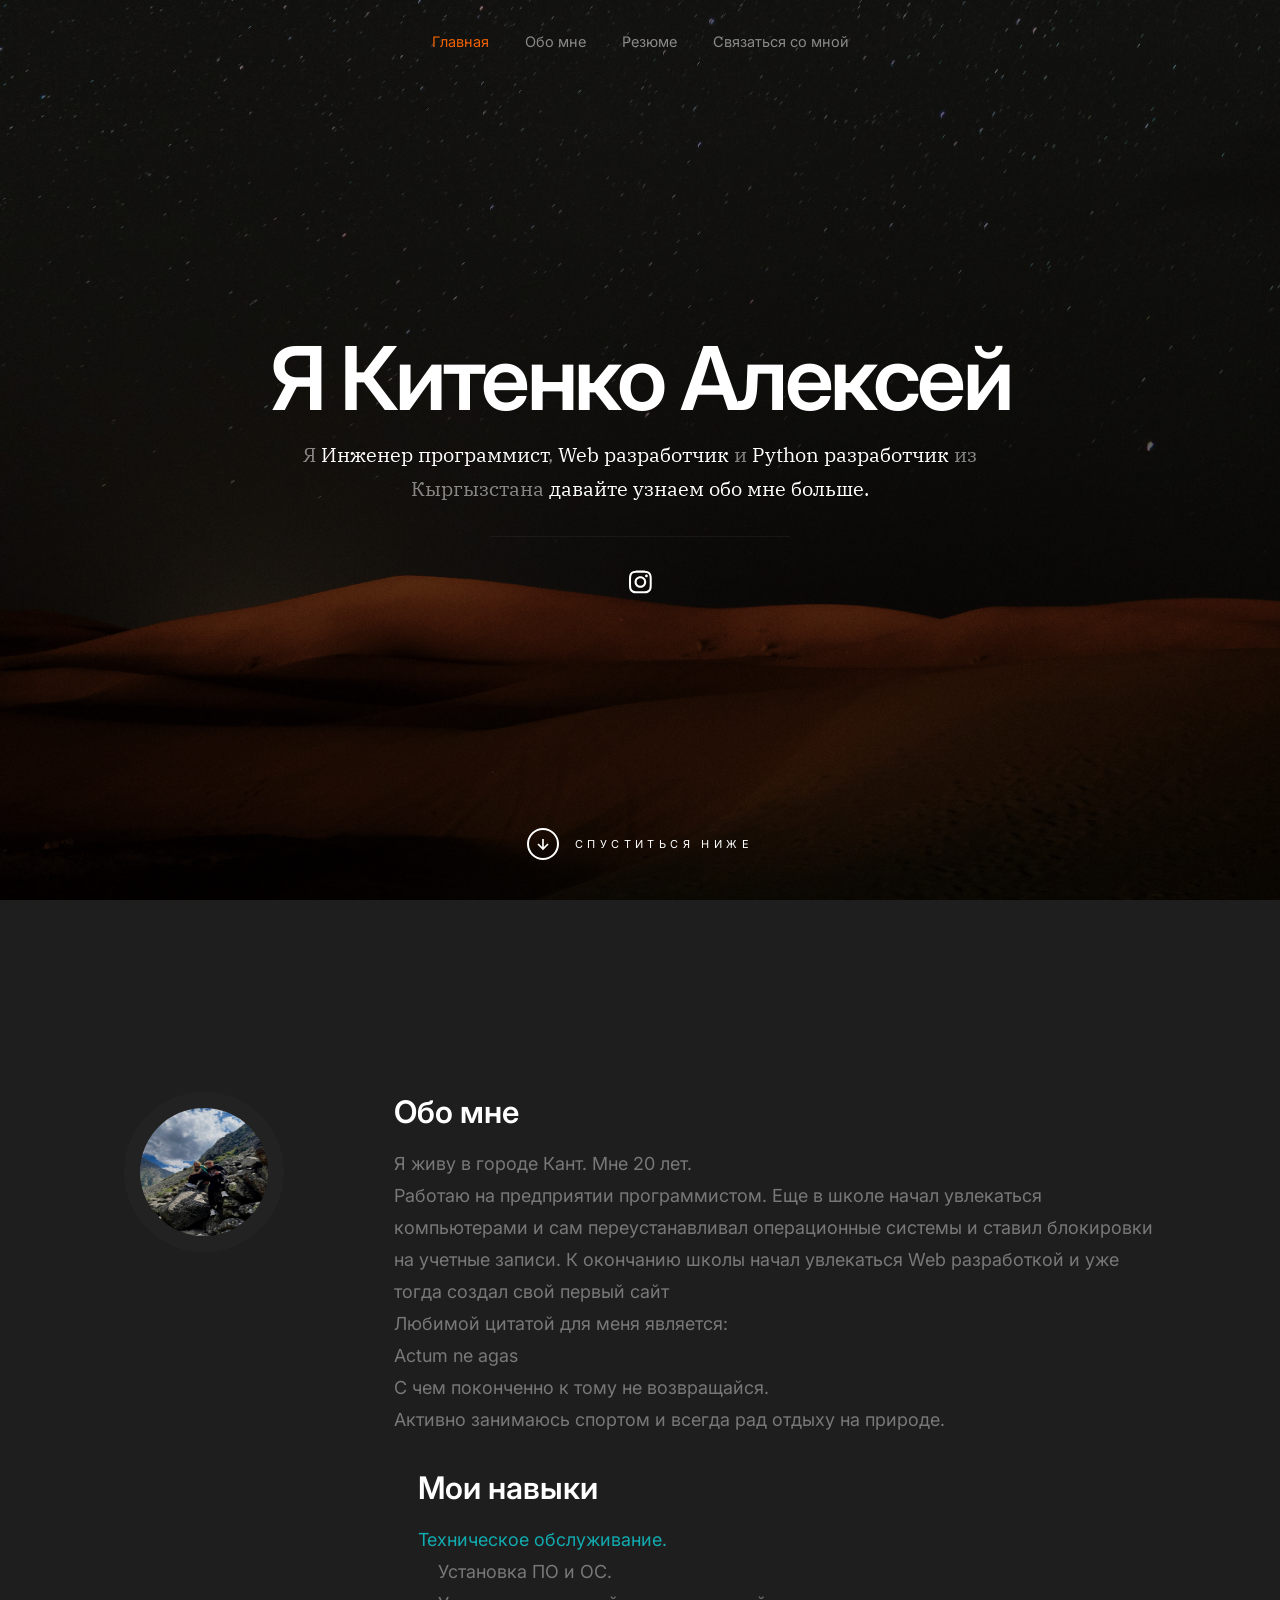
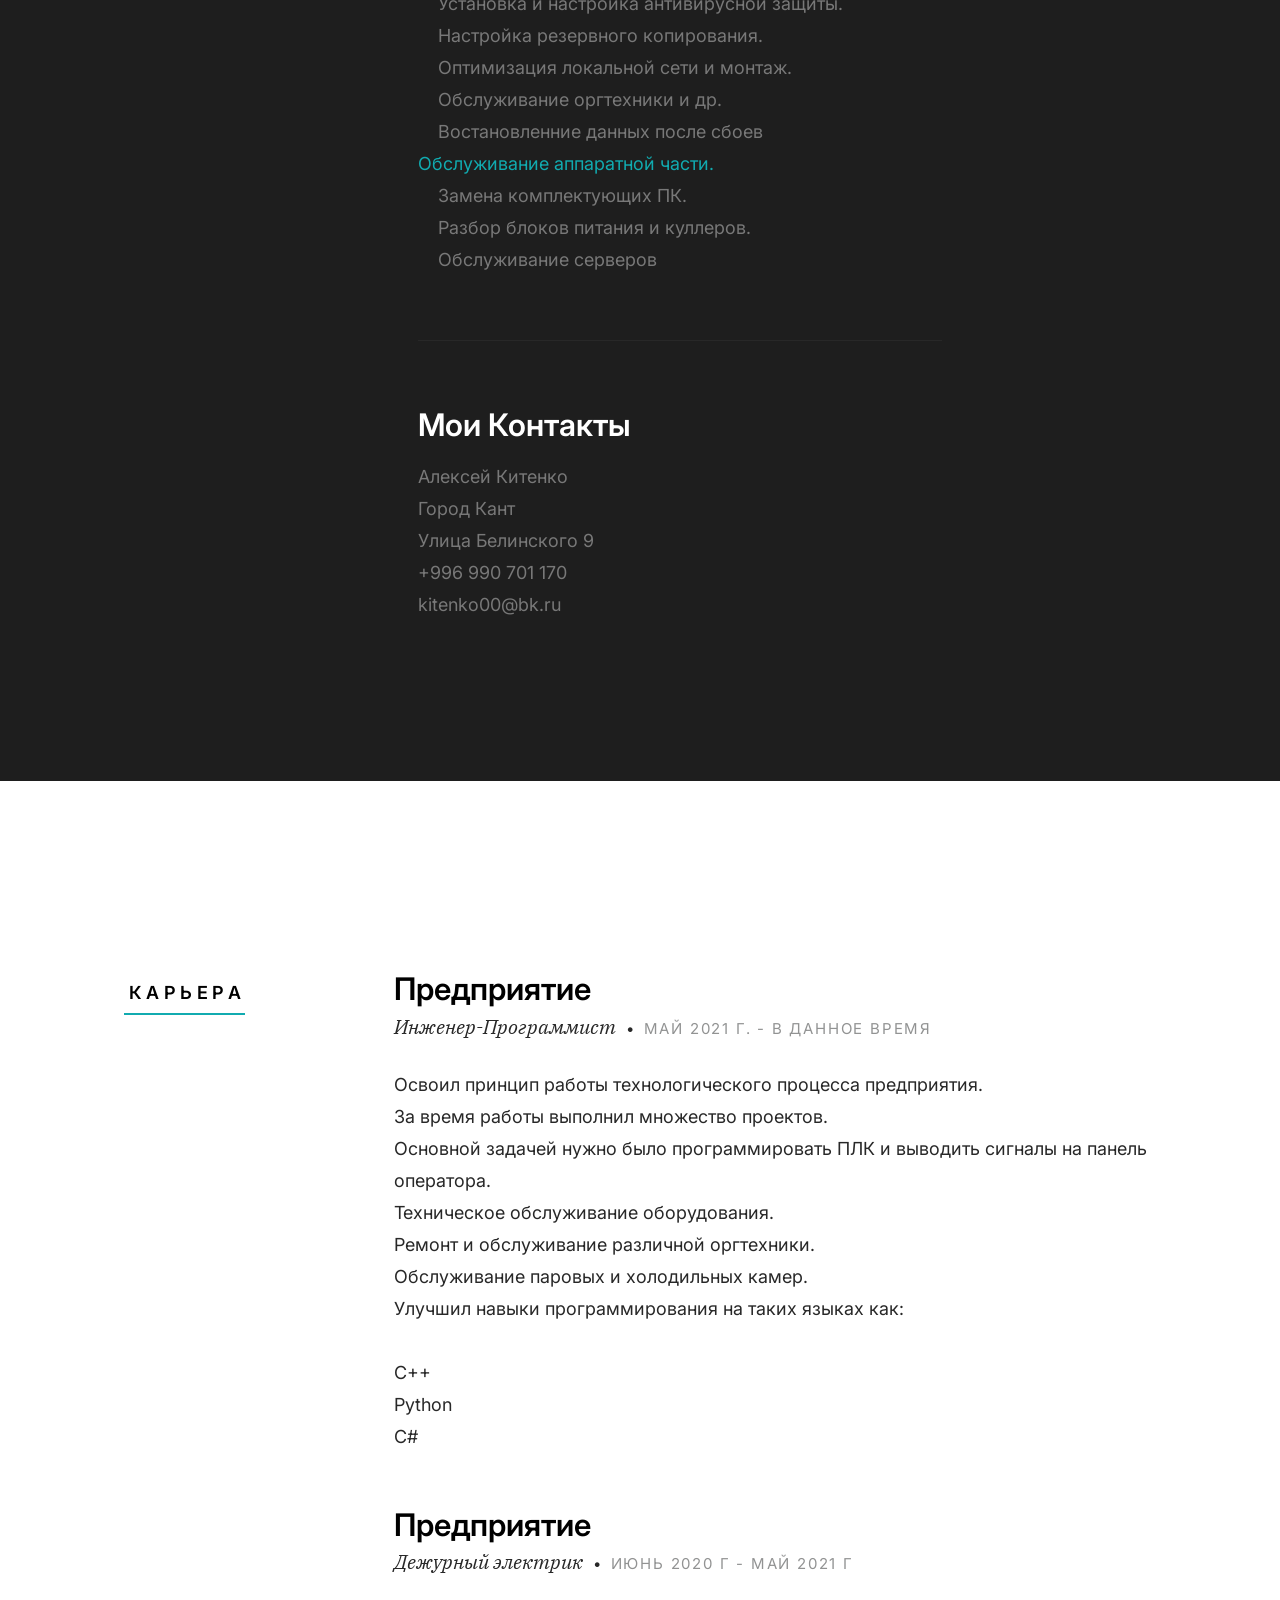
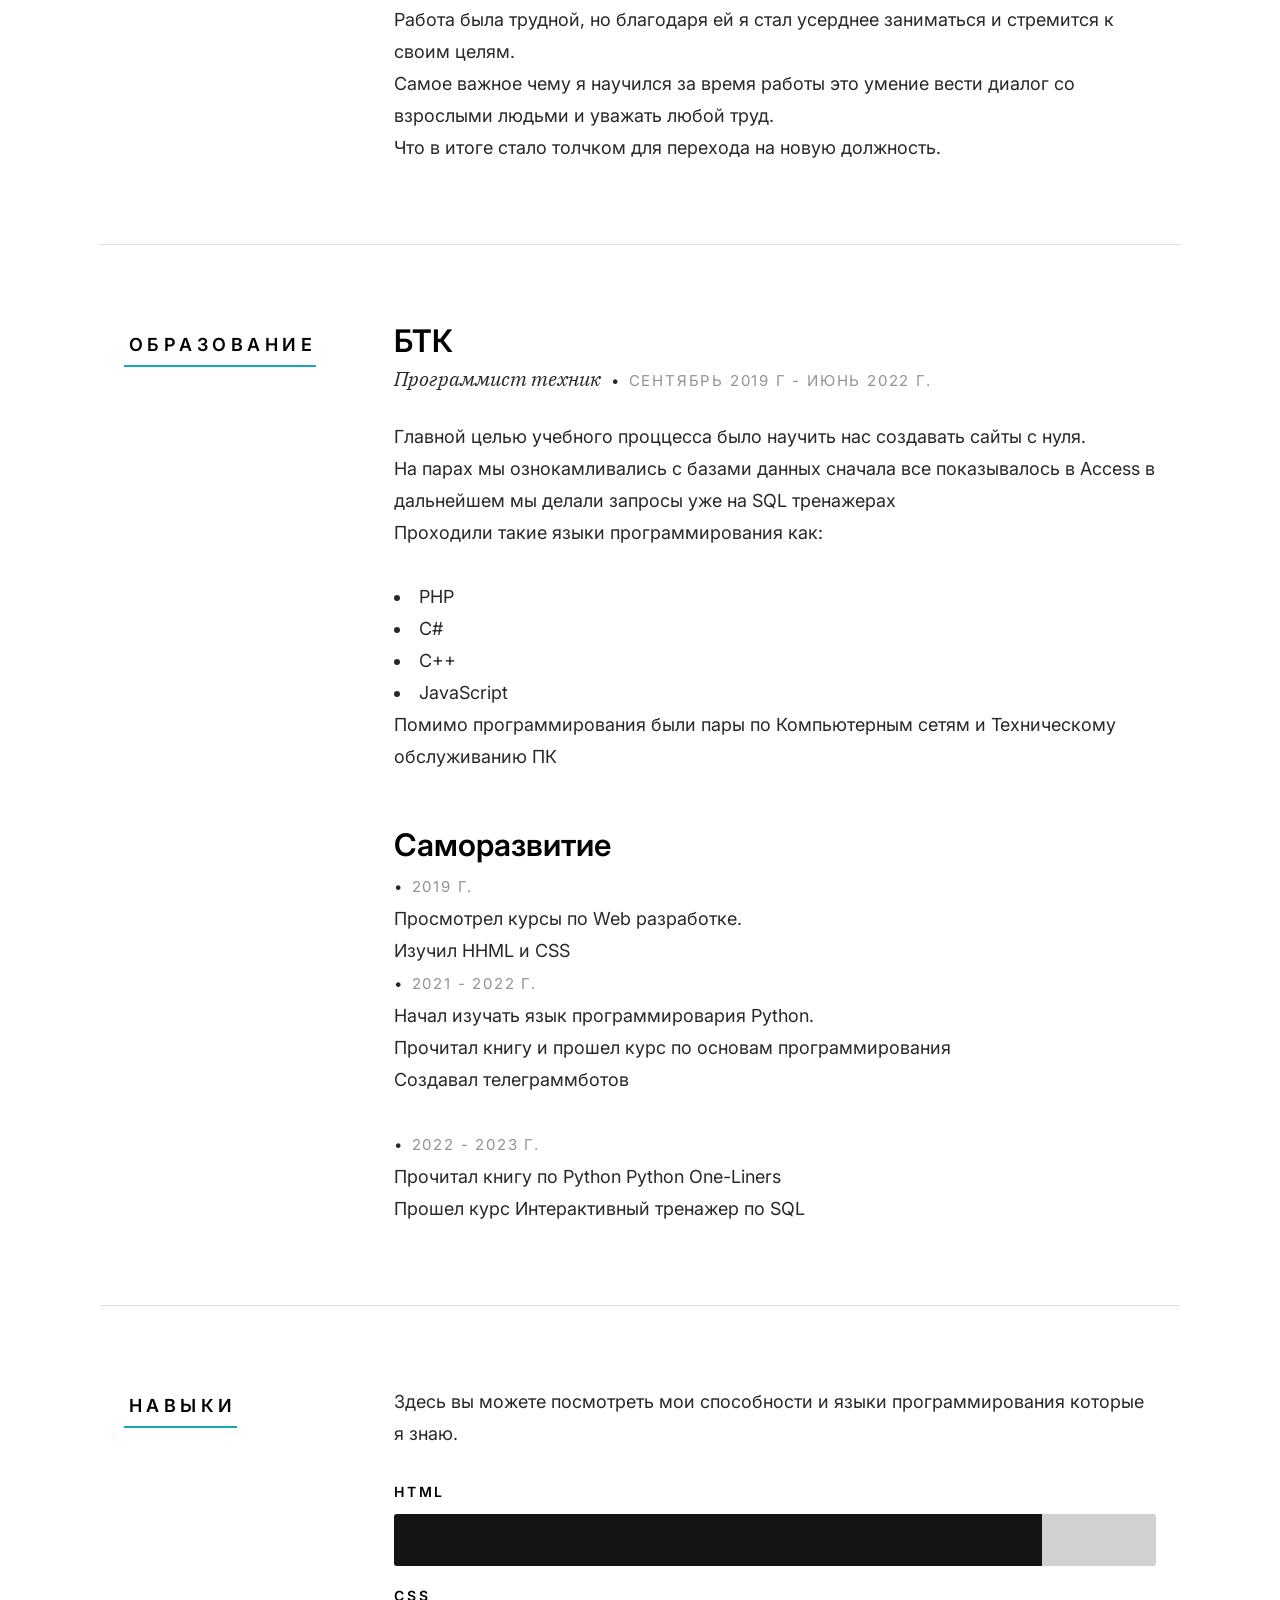
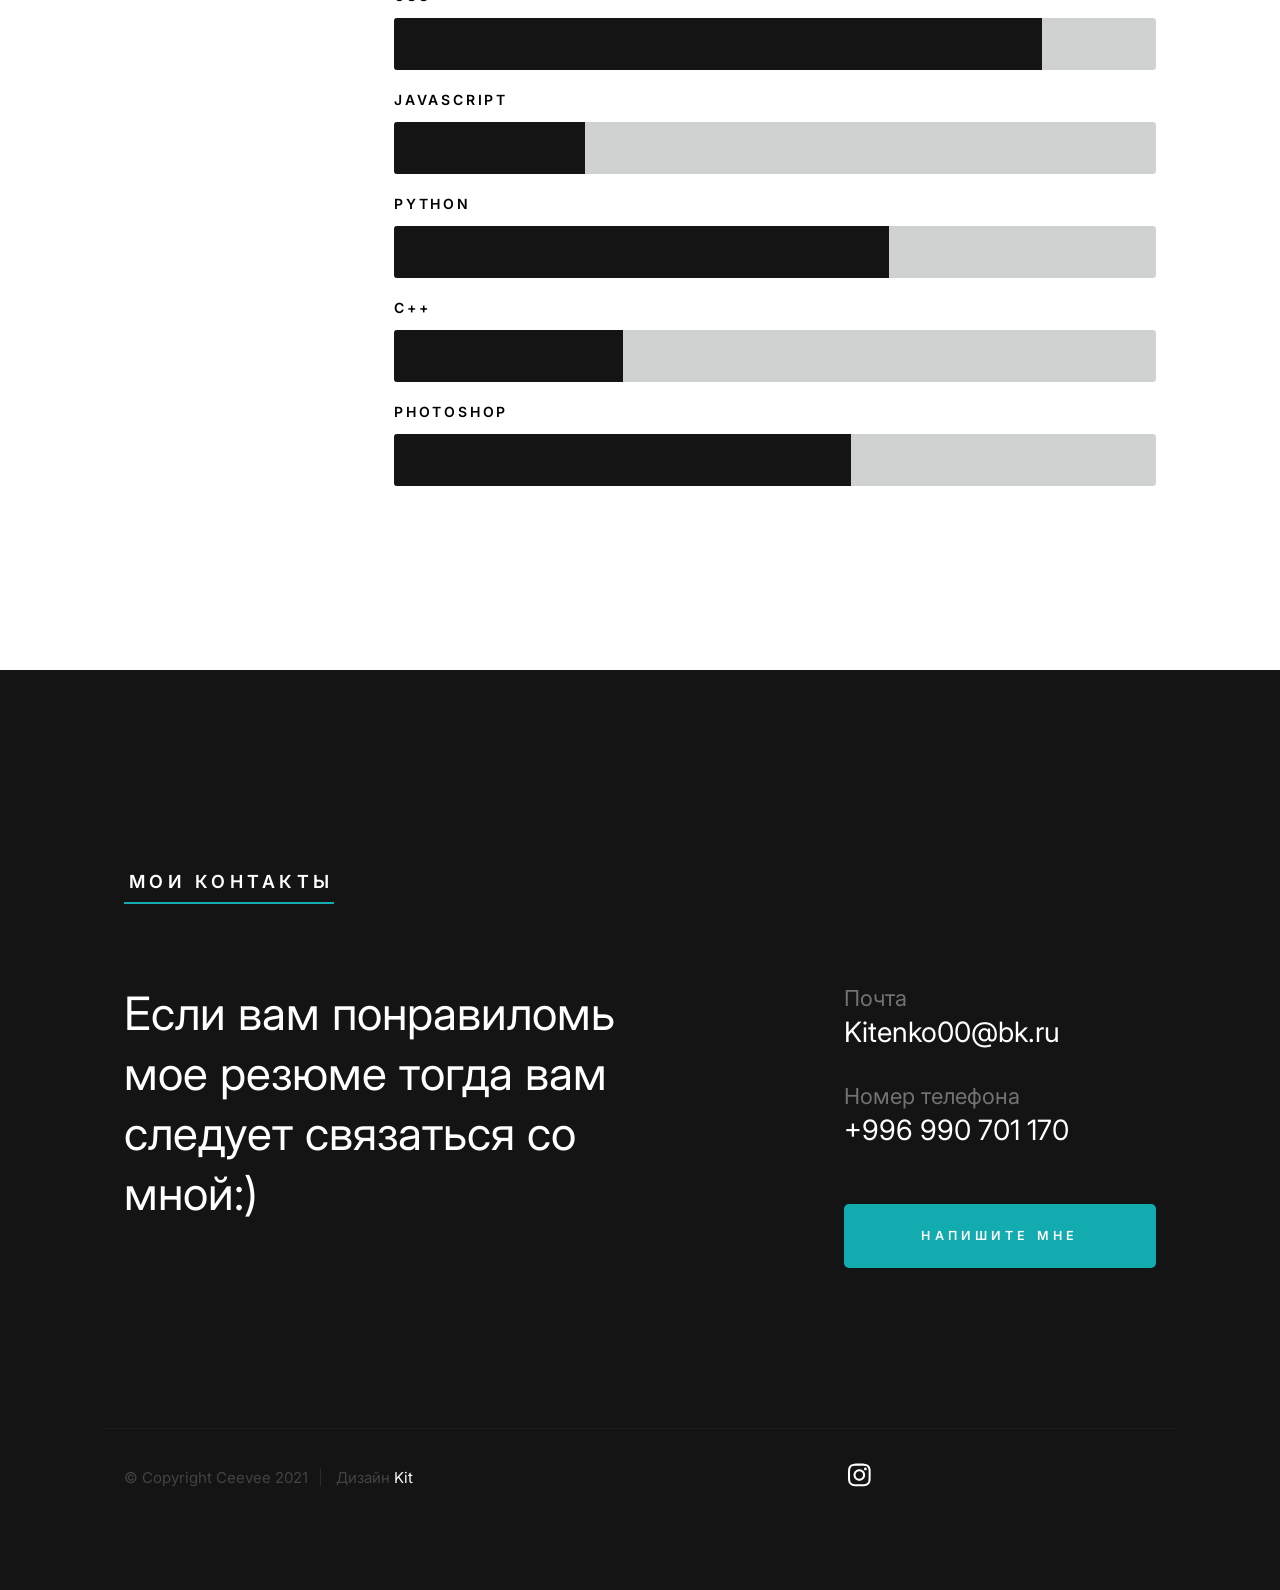
==== commit 653d48d7: "Add files via upload" ====
--- a/index.html
+++ b/index.html
@@ -77,8 +77,8 @@
                     <h1>Я Китенко Алексей</h1>
 
                     <h3>
-                    И я <span>Инженер программист</span>, <span>Web разработчик</span> и <span>Python разработчик</span>
-                    из города Бишкек    
+                    Я <span>Инженер программист</span>, <span>Web разработчик</span> и <span>Python разработчик</span>
+                    из Кыргызстана   
                     <a class="smoothscroll" href="#about">давайте узнаем обо мне больше.</a>
                     </h3>
 
@@ -117,19 +117,39 @@
                 <img class="s-about__pic" src="images/avatars/user-06.jpeg" alt="">
             </div>
             <div class="column large-9 tab-12 s-about__content">
-                <h3>Обо мне</h3>
+                <h3>  Обо мне</h3>
                 <p>
-                Я живу в городе Кант, Работаю на предприятии программистом.
+                Я живу в городе Кант. Мне 20 лет. <br>
+                Работаю на предприятии программистом.
                 Еще в школе начал увлекаться  компьютерами и  сам переустанавливал
                 операционные системы и ставил блокировки на учетные записи.
                 К окончанию школы начал увлекаться Web разработкой и уже тогда создал свой первый сайт<br>
                 Любимой цитатой для меня является:<br>
                 <span>Actum ne agas</span><br>
                 С чем поконченно к тому не возвращайся.<br>
-                Активно занимаюсь спортом и всегда рад отдыху на природе
+                Активно занимаюсь спортом и всегда рад отдыху на природе.
                 
                 </p>
-
+                
+                <div class="column large-9 tab-12 s-about__content">
+                <h3>Мои навыки</h3>
+                <dl>
+                    <dt>Техническое обслуживание.</dt>
+                        <dd>Установка ПО и ОС.</dd>
+                        <dd>Установка и настройка антивирусной защиты.</dd>
+                        <dd>Настройка резервного копирования.</dd>
+                        <dd>Оптимизация локальной сети и монтаж.</dd>
+                        <dd>Обслуживание оргтехники и др.</dd>
+                        <dd>Востановленние данных после сбоев</dd>
+                    <dt>Обслуживание аппаратной части.</dt>
+                        <dd>Замена комплектующих ПК.</dd>
+                        <dd>Разбор блоков питания и куллеров.</dd>
+                        <dd>Обслуживание серверов</dd>
+                    <dt></dt>
+
+
+                </dl>
+                
                 <hr>
 
                 <div class="row s-about__content-bottom">
@@ -166,17 +186,20 @@
                     <div class="resume-block__header">
                         <h4 class="h3">Предприятие</h4>
                         <p class="resume-block__header-meta">
-                            <span>Инженер Программист</span> 
+                            <span>Инженер-Программист</span> 
                             <span class="resume-block__header-date">
-                                Май 2020 Г. - В данное время
+                                Май 2021 Г. - В данное время
                             </span>
                         </p>
                     </div>
 
                     <p>
-                   Освоил принцип работы техгологического процееса предприятия.<br>
+                   Освоил принцип работы технологического процесса предприятия.<br>
                    За время работы выполнил множество проектов.<br>
                    Основной задачей нужно было программировать ПЛК и выводить сигналы на панель оператора.<br>
+                   Техническое обслуживание оборудования. <br>
+                   Ремонт и обслуживание различной оргтехники. <br>
+                   Обслуживание паровых и холодильных камер. <br>
                     Улучшил навыки программирования на таких языках как:<br>
                     <br>
                     <span>C++</span><br>
@@ -199,8 +222,9 @@
                     </div>
 
                     <p>
-                    Работа была трудной, но блягодаря ей я стал усерднее заниматься и стремится к своим целям.<br>
-                    Самое важное чему я научился за время работы это умение вести диалог со взрослыми людьми и уважать любой труд
+                    Работа была трудной, но благодаря ей я стал усерднее заниматься и стремится к своим целям.<br>
+                    Самое важное чему я научился за время работы это умение вести диалог со взрослыми людьми и уважать любой труд.<br>
+                    Что в итоге стало толчком для перехода на новую должность.
                     
                     </p>
 
@@ -221,14 +245,25 @@
                         <p class="resume-block__header-meta">
                             <span>Программист техник</span> 
                             <span class="resume-block__header-date">
-                                Сентябрь 2019 Г.
+                                Сентябрь 2019 Г - ИЮНЬ 2022 Г.
                             </span>
                         </p>
                     </div>
 
                     <p>
-                    Большую часть времени мы создавали сайты и базы данных.<br>
-                    иногда создавали приложения на С#<br>
+                    Главной целью учебного проццесса было научить нас создавать сайты с нуля. <br>
+                    На парах мы ознокамливались с базами данных сначала все показывалось
+                     в Access в дальнейшем мы делали запросы уже на SQL тренажерах <br>
+                     Проходили такие языки программирования как:
+                    <ul type="disc"></ul>
+                        <li>  PHP </li>
+                        <li>  C# </li>
+                        <li>  C++ </li>
+                        <li>  JavaScript </li>
+                    </ul>
+                    Помимо программирования были пары по Компьютерным сетям и Техническому обслуживанию ПК<br>
+
+
                     </p>
 
                 </div> <!-- end resume-block -->
@@ -251,6 +286,12 @@
                     Начал изучать язык программировария Python.<br>
                     Прочитал книгу и прошел курс по основам программирования<br>
                     Создавал телеграммботов
+                    </p>
+                    <span class="resume-block__header-date">
+                        2022 - 2023 Г.
+                    </span><br>
+                    <p> Прочитал книгу по Python  Python One-Liners <br>
+                            Прошел курс Интерактивный тренажер по SQL
                     </p>
 
                 </div> <!-- end resume-block -->
